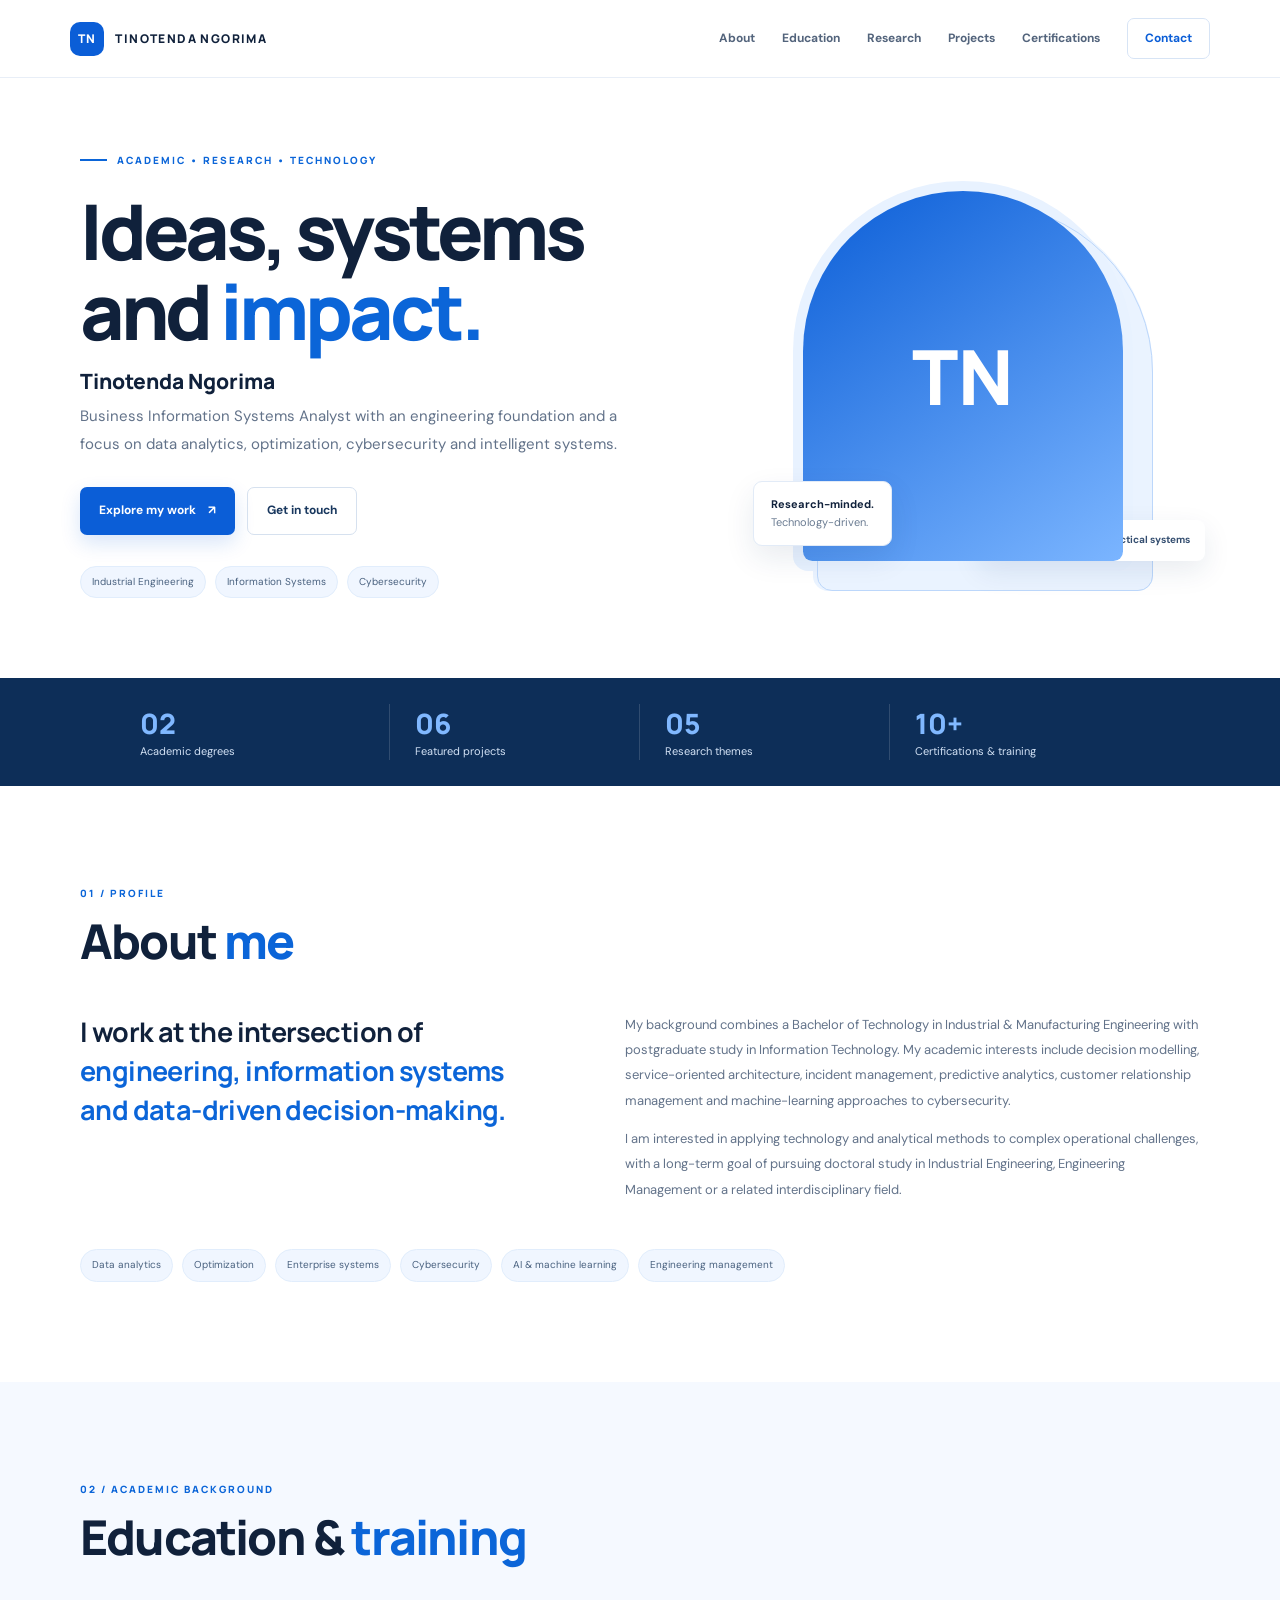
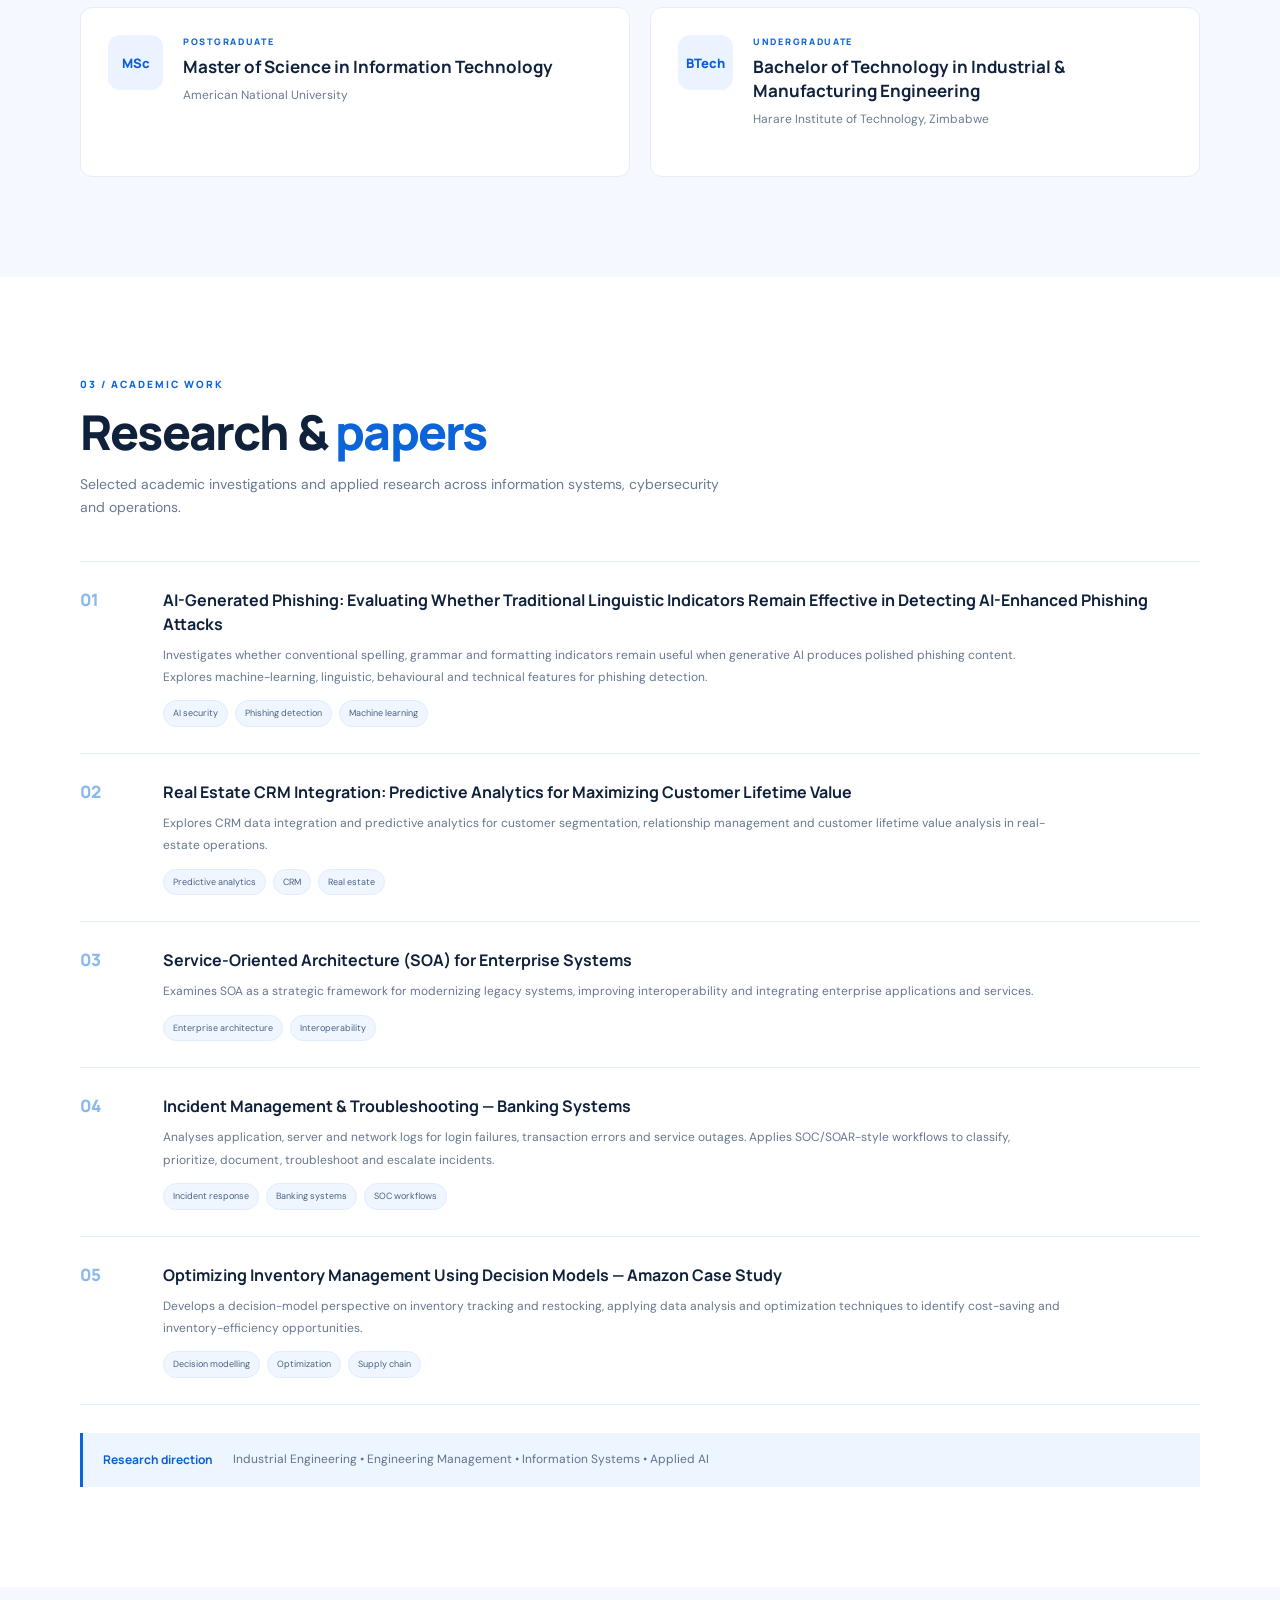
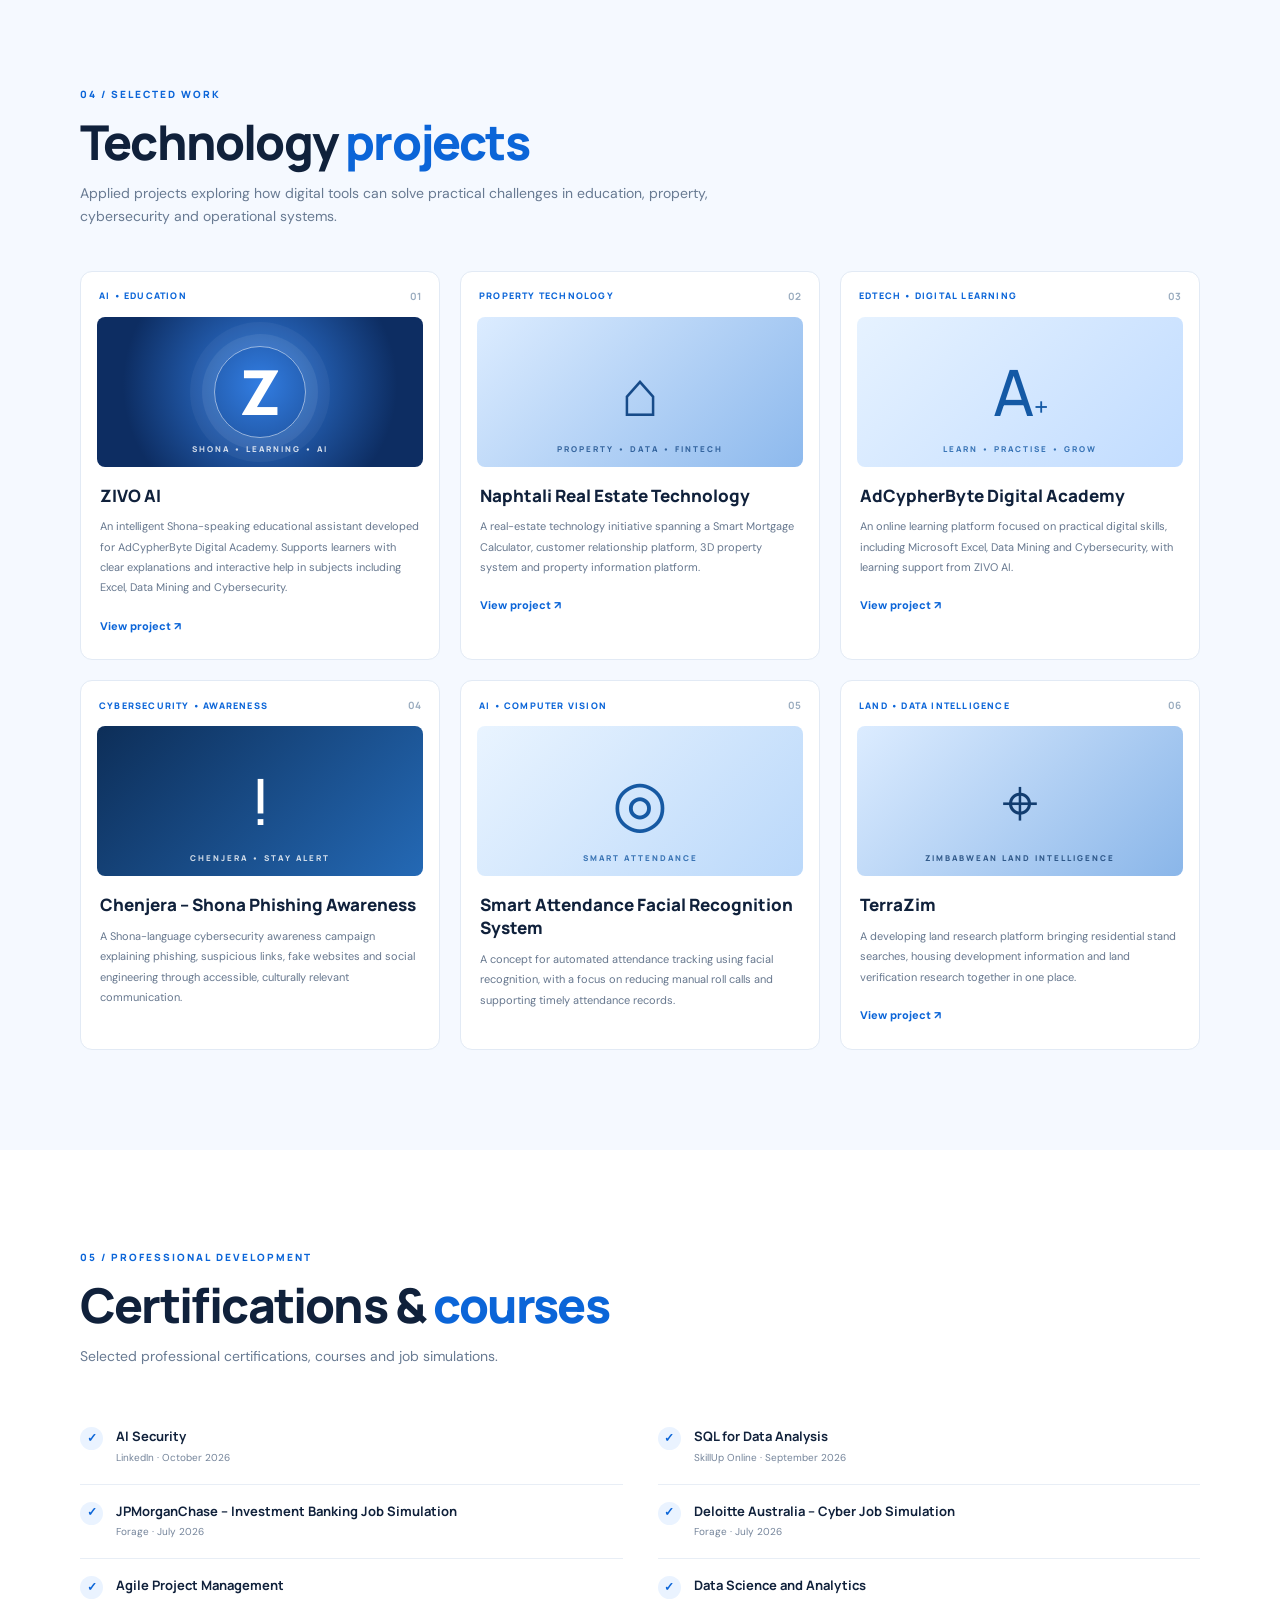
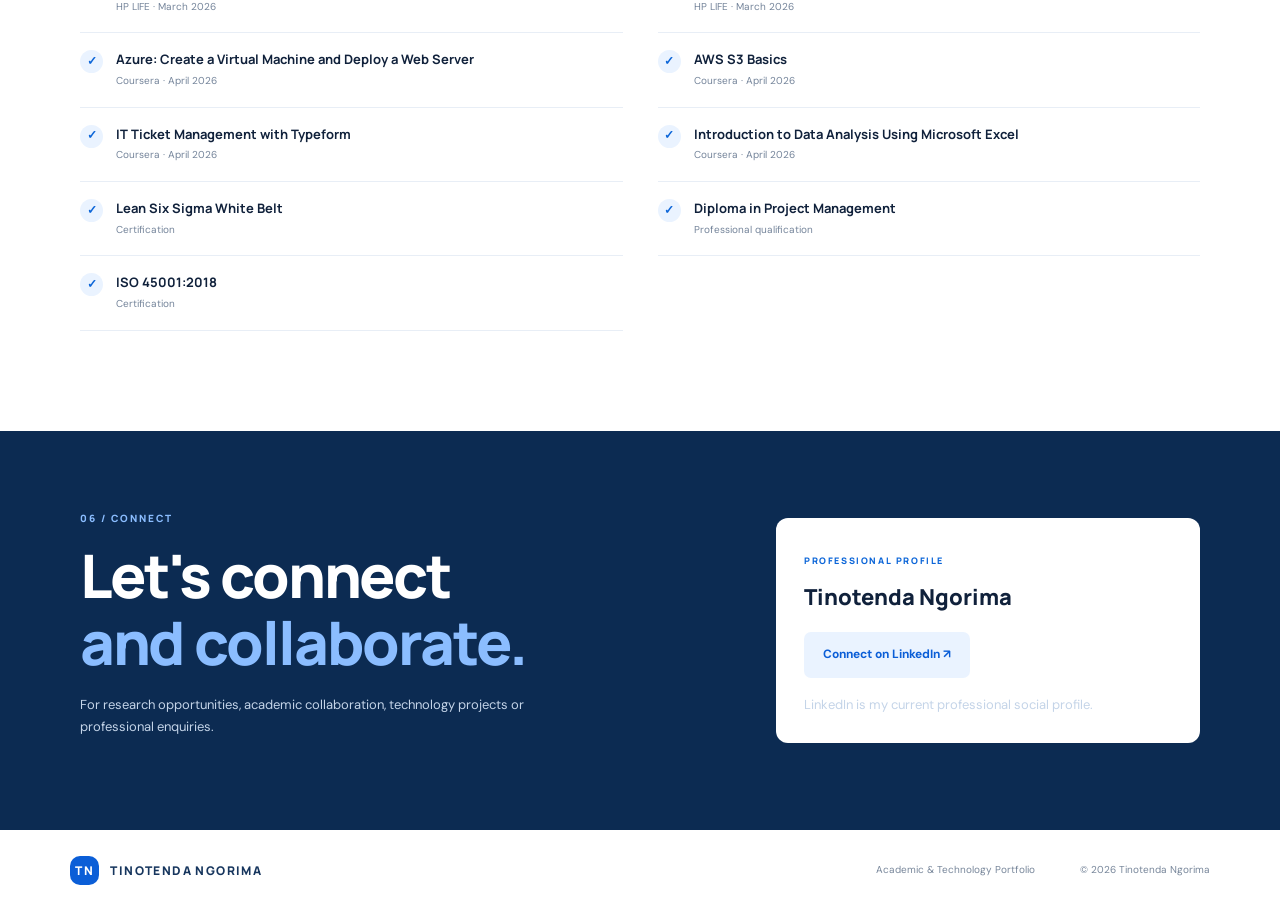
==== index.html @ 256b5933 "Add files via upload" ====
<!doctype html>
<html lang="en">
<head>
  <meta charset="utf-8">
  <meta name="viewport" content="width=device-width, initial-scale=1">
  <meta name="description" content="Academic, research and technology portfolio of Tinotenda Ngorima.">
  <meta name="theme-color" content="#0b5ed7">
  <title>Tinotenda Ngorima | Academic & Technology Portfolio</title>
  <link rel="preconnect" href="https://fonts.googleapis.com">
  <link rel="preconnect" href="https://fonts.gstatic.com" crossorigin>
  <link href="https://fonts.googleapis.com/css2?family=DM+Sans:wght@400;500;600;700&family=Manrope:wght@400;500;600;700;800&display=swap" rel="stylesheet">
  <link rel="stylesheet" href="style.css">
</head>
<body>
  <header class="site-header">
    <a class="brand" href="#home" aria-label="Tinotenda Ngorima home"><span class="brand-mark">TN</span><span>TINOTENDA NGORIMA</span></a>
    <button class="menu-toggle" id="menuToggle" aria-label="Toggle navigation" aria-expanded="false">☰</button>
    <nav class="nav" id="mainNav">
      <a href="#about">About</a><a href="#education">Education</a><a href="#research">Research</a>
      <a href="#projects">Projects</a><a href="#certifications">Certifications</a><a href="#contact" class="nav-contact">Contact</a>
    </nav>
  </header>

  <main>
    <section class="hero section-wrap" id="home">
      <div class="hero-copy">
        <div class="eyebrow"><span class="eyebrow-line"></span> ACADEMIC • RESEARCH • TECHNOLOGY</div>
        <h1>Ideas, systems<br>and <span>impact.</span></h1>
        <p class="hero-lead">Tinotenda Ngorima</p>
        <p class="hero-text">Business Information Systems Analyst with an engineering foundation and a focus on data analytics, optimization, cybersecurity and intelligent systems.</p>
        <div class="hero-actions"><a class="button button-primary" href="#projects">Explore my work <span>↗</span></a><a class="button button-outline" href="#contact">Get in touch</a></div>
        <div class="hero-tags"><span>Industrial Engineering</span><span>Information Systems</span><span>Cybersecurity</span></div>
      </div>
      <div class="hero-visual">
        <div class="portrait-frame">
          <div class="portrait-accent"></div>
          <img class="portrait" src="https://media.licdn.com/dms/image/v2/D4E03AQEG7P6y_v_tKA/profile-displayphoto-crop_800_800/B4EZ_2mLHXK4AI-/0/1786548630763?e=1795651200&v=beta&t=EvTam9LhnlvW37xAbdLJSPnC1rvQeALZPDKvPa6N3Os" alt="Tinotenda Ngorima profile photograph" onerror="this.style.display='none';document.getElementById('portraitFallback').style.display='grid'">
          <div class="portrait-fallback" id="portraitFallback">TN</div>
          <div class="portrait-caption"><strong>Research-minded.</strong><span>Technology-driven.</span></div>
        </div>
        <div class="floating-note"><span class="note-dot"></span> Building ideas into practical systems</div>
      </div>
    </section>

    <section class="stats-band">
      <div class="stats-inner"><div><strong>02</strong><span>Academic degrees</span></div><div><strong>06</strong><span>Featured projects</span></div><div><strong>05</strong><span>Research themes</span></div><div><strong>10+</strong><span>Certifications & training</span></div></div>
    </section>

    <section class="section-wrap section" id="about">
      <div class="section-heading"><div class="eyebrow">01 / PROFILE</div><h2>About <span>me</span></h2></div>
      <div class="about-grid">
        <p class="about-statement">I work at the intersection of <span>engineering, information systems and data-driven decision-making.</span></p>
        <div class="about-detail"><p>My background combines a Bachelor of Technology in Industrial & Manufacturing Engineering with postgraduate study in Information Technology. My academic interests include decision modelling, service-oriented architecture, incident management, predictive analytics, customer relationship management and machine-learning approaches to cybersecurity.</p><p>I am interested in applying technology and analytical methods to complex operational challenges, with a long-term goal of pursuing doctoral study in Industrial Engineering, Engineering Management or a related interdisciplinary field.</p></div>
      </div>
      <div class="interest-list"><span>Data analytics</span><span>Optimization</span><span>Enterprise systems</span><span>Cybersecurity</span><span>AI & machine learning</span><span>Engineering management</span></div>
    </section>

    <section class="section section-tint" id="education">
      <div class="section-wrap">
        <div class="section-heading"><div class="eyebrow">02 / ACADEMIC BACKGROUND</div><h2>Education & <span>training</span></h2></div>
        <div class="education-grid">
          <article class="education-card"><div class="card-icon">MSc</div><div><div class="card-kicker">POSTGRADUATE</div><h3>Master of Science in Information Technology</h3><p>American National University</p></div></article>
          <article class="education-card"><div class="card-icon">BTech</div><div><div class="card-kicker">UNDERGRADUATE</div><h3>Bachelor of Technology in Industrial & Manufacturing Engineering</h3><p>Harare Institute of Technology, Zimbabwe</p></div></article>
        </div>
      </div>
    </section>

    <section class="section section-wrap" id="research">
      <div class="section-heading"><div class="eyebrow">03 / ACADEMIC WORK</div><h2>Research & <span>papers</span></h2><p class="section-intro">Selected academic investigations and applied research across information systems, cybersecurity and operations.</p></div>
      <div class="research-list">
        <article class="research-item"><span class="research-number">01</span><div><h3>AI-Generated Phishing: Evaluating Whether Traditional Linguistic Indicators Remain Effective in Detecting AI-Enhanced Phishing Attacks</h3><p>Investigates whether conventional spelling, grammar and formatting indicators remain useful when generative AI produces polished phishing content. Explores machine-learning, linguistic, behavioural and technical features for phishing detection.</p><div class="chips"><span>AI security</span><span>Phishing detection</span><span>Machine learning</span></div></div></article>
        <article class="research-item"><span class="research-number">02</span><div><h3>Real Estate CRM Integration: Predictive Analytics for Maximizing Customer Lifetime Value</h3><p>Explores CRM data integration and predictive analytics for customer segmentation, relationship management and customer lifetime value analysis in real-estate operations.</p><div class="chips"><span>Predictive analytics</span><span>CRM</span><span>Real estate</span></div></div></article>
        <article class="research-item"><span class="research-number">03</span><div><h3>Service-Oriented Architecture (SOA) for Enterprise Systems</h3><p>Examines SOA as a strategic framework for modernizing legacy systems, improving interoperability and integrating enterprise applications and services.</p><div class="chips"><span>Enterprise architecture</span><span>Interoperability</span></div></div></article>
        <article class="research-item"><span class="research-number">04</span><div><h3>Incident Management & Troubleshooting — Banking Systems</h3><p>Analyses application, server and network logs for login failures, transaction errors and service outages. Applies SOC/SOAR-style workflows to classify, prioritize, document, troubleshoot and escalate incidents.</p><div class="chips"><span>Incident response</span><span>Banking systems</span><span>SOC workflows</span></div></div></article>
        <article class="research-item"><span class="research-number">05</span><div><h3>Optimizing Inventory Management Using Decision Models — Amazon Case Study</h3><p>Develops a decision-model perspective on inventory tracking and restocking, applying data analysis and optimization techniques to identify cost-saving and inventory-efficiency opportunities.</p><div class="chips"><span>Decision modelling</span><span>Optimization</span><span>Supply chain</span></div></div></article>
      </div>
      <div class="research-note"><strong>Research direction</strong><span>Industrial Engineering • Engineering Management • Information Systems • Applied AI</span></div>
    </section>

    <section class="section section-tint" id="projects">
      <div class="section-wrap">
        <div class="section-heading"><div class="eyebrow">04 / SELECTED WORK</div><h2>Technology <span>projects</span></h2><p class="section-intro">Applied projects exploring how digital tools can solve practical challenges in education, property, cybersecurity and operational systems.</p></div>
        <div class="project-grid">
          <article class="project-card project-featured"><div class="project-top"><span class="project-category">AI • EDUCATION</span><span class="project-index">01</span></div><div class="project-art art-zivo"><span class="art-orbit">Z</span><span class="art-caption">SHONA • LEARNING • AI</span></div><div class="project-body"><h3>ZIVO AI</h3><p>An intelligent Shona-speaking educational assistant developed for AdCypherByte Digital Academy. Supports learners with clear explanations and interactive help in subjects including Excel, Data Mining and Cybersecurity.</p><a class="text-link" href="https://adcypherbyte-digital-academy.pages.dev/ai-assistant" target="_blank" rel="noopener">View project ↗</a></div></article>
          <article class="project-card"><div class="project-top"><span class="project-category">PROPERTY TECHNOLOGY</span><span class="project-index">02</span></div><div class="project-art art-property"><span class="art-symbol">⌂</span><span class="art-caption">PROPERTY • DATA • FINTECH</span></div><div class="project-body"><h3>Naphtali Real Estate Technology</h3><p>A real-estate technology initiative spanning a Smart Mortgage Calculator, customer relationship platform, 3D property system and property information platform.</p><a class="text-link" href="https://www.naphtali.co.zw/" target="_blank" rel="noopener">View project ↗</a></div></article>
          <article class="project-card"><div class="project-top"><span class="project-category">EDTECH • DIGITAL LEARNING</span><span class="project-index">03</span></div><div class="project-art art-academy"><span class="art-symbol">A<span>+</span></span><span class="art-caption">LEARN • PRACTISE • GROW</span></div><div class="project-body"><h3>AdCypherByte Digital Academy</h3><p>An online learning platform focused on practical digital skills, including Microsoft Excel, Data Mining and Cybersecurity, with learning support from ZIVO AI.</p><a class="text-link" href="https://adcypherbyte-digital-academy.pages.dev/" target="_blank" rel="noopener">View project ↗</a></div></article>
          <article class="project-card"><div class="project-top"><span class="project-category">CYBERSECURITY • AWARENESS</span><span class="project-index">04</span></div><div class="project-art art-chenjera"><span class="art-symbol">!</span><span class="art-caption">CHENJERA • STAY ALERT</span></div><div class="project-body"><h3>Chenjera – Shona Phishing Awareness</h3><p>A Shona-language cybersecurity awareness campaign explaining phishing, suspicious links, fake websites and social engineering through accessible, culturally relevant communication.</p></div></article>
          <article class="project-card"><div class="project-top"><span class="project-category">AI • COMPUTER VISION</span><span class="project-index">05</span></div><div class="project-art art-attendance"><span class="art-symbol">◎</span><span class="art-caption">SMART ATTENDANCE</span></div><div class="project-body"><h3>Smart Attendance Facial Recognition System</h3><p>A concept for automated attendance tracking using facial recognition, with a focus on reducing manual roll calls and supporting timely attendance records.</p></div></article>
          <article class="project-card"><div class="project-top"><span class="project-category">LAND • DATA INTELLIGENCE</span><span class="project-index">06</span></div><div class="project-art art-terrazim"><span class="art-symbol">⌖</span><span class="art-caption">ZIMBABWEAN LAND INTELLIGENCE</span></div><div class="project-body"><h3>TerraZim</h3><p>A developing land research platform bringing residential stand searches, housing development information and land verification research together in one place.</p><a class="text-link" href="https://terrazim.pages.dev/" target="_blank" rel="noopener">View project ↗</a></div></article>
        </div>
      </div>
    </section>

    <section class="section section-wrap" id="certifications">
      <div class="section-heading"><div class="eyebrow">05 / PROFESSIONAL DEVELOPMENT</div><h2>Certifications & <span>courses</span></h2><p class="section-intro">Selected professional certifications, courses and job simulations.</p></div>
      <div class="certificate-grid">
        <div class="certificate-item"><span class="cert-check">✓</span><div><h3>AI Security</h3><p>LinkedIn · October 2026</p></div></div>
        <div class="certificate-item"><span class="cert-check">✓</span><div><h3>SQL for Data Analysis</h3><p>SkillUp Online · September 2026</p></div></div>
        <div class="certificate-item"><span class="cert-check">✓</span><div><h3>JPMorganChase – Investment Banking Job Simulation</h3><p>Forage · July 2026</p></div></div>
        <div class="certificate-item"><span class="cert-check">✓</span><div><h3>Deloitte Australia – Cyber Job Simulation</h3><p>Forage · July 2026</p></div></div>
        <div class="certificate-item"><span class="cert-check">✓</span><div><h3>Agile Project Management</h3><p>HP LIFE · March 2026</p></div></div>
        <div class="certificate-item"><span class="cert-check">✓</span><div><h3>Data Science and Analytics</h3><p>HP LIFE · March 2026</p></div></div>
        <div class="certificate-item"><span class="cert-check">✓</span><div><h3>Azure: Create a Virtual Machine and Deploy a Web Server</h3><p>Coursera · April 2026</p></div></div>
        <div class="certificate-item"><span class="cert-check">✓</span><div><h3>AWS S3 Basics</h3><p>Coursera · April 2026</p></div></div>
        <div class="certificate-item"><span class="cert-check">✓</span><div><h3>IT Ticket Management with Typeform</h3><p>Coursera · April 2026</p></div></div>
        <div class="certificate-item"><span class="cert-check">✓</span><div><h3>Introduction to Data Analysis Using Microsoft Excel</h3><p>Coursera · April 2026</p></div></div>
        <div class="certificate-item"><span class="cert-check">✓</span><div><h3>Lean Six Sigma White Belt</h3><p>Certification</p></div></div>
        <div class="certificate-item"><span class="cert-check">✓</span><div><h3>Diploma in Project Management</h3><p>Professional qualification</p></div></div>
        <div class="certificate-item"><span class="cert-check">✓</span><div><h3>ISO 45001:2018</h3><p>Certification</p></div></div>
      </div>
    </section>

    <section class="contact-section" id="contact">
      <div class="section-wrap contact-inner"><div><div class="eyebrow eyebrow-light">06 / CONNECT</div><h2>Let's connect<br><span>and collaborate.</span></h2><p>For research opportunities, academic collaboration, technology projects or professional enquiries.</p></div><div class="contact-card"><span class="contact-label">PROFESSIONAL PROFILE</span><h3>Tinotenda Ngorima</h3><a class="button button-white" href="https://www.linkedin.com/in/tinotngorima/" target="_blank" rel="noopener">Connect on LinkedIn ↗</a><p class="contact-small">LinkedIn is my current professional social profile.</p></div></div>
    </section>
  </main>
  <footer class="footer"><a class="brand footer-brand" href="#home"><span class="brand-mark">TN</span><span>TINOTENDA NGORIMA</span></a><span>Academic & Technology Portfolio</span><span>© <span id="year">2026</span> Tinotenda Ngorima</span></footer>
  <script src="script.js"></script>
</body>
</html>
---- style.css ----
*{box-sizing:border-box}html{scroll-behavior:smooth;scroll-padding-top:88px}body{margin:0;background:#fff;color:#10213b;font-family:"DM Sans",sans-serif;line-height:1.65}a{color:inherit;text-decoration:none}.site-header{height:78px;padding:0 max(5.5vw,24px);display:flex;align-items:center;justify-content:space-between;border-bottom:1px solid #e8eef7;background:rgba(255,255,255,.96);position:sticky;top:0;z-index:20;backdrop-filter:blur(14px)}.brand{display:flex;align-items:center;gap:11px;font:800 12px "Manrope",sans-serif;letter-spacing:1.4px}.brand-mark{width:34px;height:34px;border-radius:10px;background:#0b5ed7;color:white;display:grid;place-items:center;font:800 12px "Manrope"}.nav{display:flex;align-items:center;gap:27px;font-size:12px;font-weight:700;color:#53647c}.nav a:hover{color:#0b5ed7}.nav-contact{padding:10px 17px;border:1px solid #d7e4f5;border-radius:7px;color:#0b5ed7}.menu-toggle{display:none;border:0;background:none;font-size:24px;color:#0b5ed7}.section-wrap{width:min(1120px,89%);margin:auto}.hero{min-height:600px;display:grid;grid-template-columns:1.1fr .9fr;align-items:center;gap:65px;padding-top:60px;padding-bottom:65px}.eyebrow{font:800 10px "Manrope",sans-serif;letter-spacing:2px;color:#0b65d8;display:flex;align-items:center;gap:10px}.eyebrow-line{width:27px;height:2px;background:#0b65d8}.hero h1{font:800 clamp(52px,6vw,78px)/1.04 "Manrope",sans-serif;letter-spacing:-4px;margin:24px 0 16px;color:#10213b}.hero h1 span,.section-heading h2 span,.contact-inner h2 span{color:#0b65d8}.hero-lead{font:800 21px "Manrope",sans-serif;margin:0 0 7px}.hero-text{max-width:550px;color:#63738a;font-size:15px;line-height:1.9;margin:0}.hero-actions{display:flex;gap:12px;margin-top:28px}.button{display:inline-flex;align-items:center;justify-content:center;gap:12px;padding:13px 19px;border-radius:7px;font-size:12px;font-weight:700;transition:.2s}.button-primary{background:#0b5ed7;color:#fff;box-shadow:0 8px 20px #0b5ed729}.button-primary:hover{background:#084cae;transform:translateY(-2px)}.button-outline{border:1px solid #d6e1ef;color:#18375e}.button-outline:hover{border-color:#0b5ed7;color:#0b5ed7}.hero-tags{display:flex;gap:9px;flex-wrap:wrap;margin-top:31px}.hero-tags span,.interest-list span,.chips span{font-size:10px;color:#49617f;background:#f0f6ff;border:1px solid #e1edfc;border-radius:30px;padding:7px 11px}.hero-visual{position:relative;display:flex;justify-content:center;align-items:center;min-height:430px}.portrait-frame{position:relative;width:min(340px,85%);height:390px;border-radius:180px 180px 16px 16px;background:#e8f2ff;padding:10px;box-shadow:20px 20px 0 #eaf3ff}.portrait-accent{position:absolute;inset:23px -20px -20px 24px;border:1px solid #bcd7fb;border-radius:180px 180px 16px 16px;z-index:0}.portrait{position:relative;width:100%;height:100%;object-fit:cover;object-position:center 35%;border-radius:170px 170px 10px 10px;z-index:1}.portrait-fallback{display:none;position:absolute;inset:10px;place-items:center;background:linear-gradient(145deg,#0b5ed7,#7bb5ff);color:white;font:800 76px "Manrope";border-radius:170px 170px 10px 10px;z-index:1}.portrait-caption{position:absolute;z-index:2;bottom:25px;left:-40px;background:#fff;border:1px solid #e2ebf7;border-radius:9px;padding:13px 17px;box-shadow:0 12px 30px #18375e18;display:flex;flex-direction:column;font-size:11px}.portrait-caption span{color:#6b7c92}.floating-note{position:absolute;right:-5px;bottom:30px;background:#fff;padding:12px 15px;border-radius:8px;box-shadow:0 10px 28px #18375e18;font-size:10px;font-weight:700;color:#344e70}.note-dot{display:inline-block;width:7px;height:7px;border-radius:50%;background:#21b77a;margin-right:8px}.stats-band{background:#0d2e58;color:white}.stats-inner{width:min(1000px,89%);margin:auto;display:grid;grid-template-columns:repeat(4,1fr);padding:26px 0}.stats-inner div{padding:0 25px;border-right:1px solid #ffffff25;display:flex;flex-direction:column}.stats-inner div:first-child{padding-left:0}.stats-inner div:last-child{border:0}.stats-inner strong{font:800 28px "Manrope";color:#80b8ff}.stats-inner span{font-size:11px;color:#d3e2f5}.section{padding-top:100px;padding-bottom:100px}.section-heading{margin-bottom:42px}.section-heading h2{font:800 clamp(34px,4vw,48px)/1.2 "Manrope";letter-spacing:-1.8px;margin:12px 0;color:#10213b}.section-intro{max-width:660px;color:#687a92;font-size:14px;margin:12px 0 0}.about-grid{display:grid;grid-template-columns:.9fr 1.1fr;gap:75px}.about-statement{font:700 27px/1.45 "Manrope";margin:0;letter-spacing:-.6px}.about-statement span{color:#0b65d8}.about-detail p{font-size:13px;color:#63738a;line-height:1.95;margin:0 0 13px}.interest-list{display:flex;gap:9px;flex-wrap:wrap;margin-top:34px}.section-tint{background:#f5f9ff}.education-grid{display:grid;grid-template-columns:1fr 1fr;gap:20px}.education-card{background:white;border:1px solid #e4edf8;border-radius:12px;padding:27px;display:flex;gap:20px;align-items:flex-start;min-height:170px}.card-icon{min-width:55px;height:55px;border-radius:12px;background:#eaf3ff;color:#0b5ed7;display:grid;place-items:center;font:800 13px "Manrope"}.card-kicker{font:800 9px "Manrope";letter-spacing:1.7px;color:#0b65d8}.education-card h3{font:700 17px/1.4 "Manrope";margin:7px 0}.education-card p{color:#6c7b91;font-size:12px;margin:0}.research-list{border-top:1px solid #e5edf7}.research-item{display:grid;grid-template-columns:65px 1fr;gap:18px;padding:26px 0;border-bottom:1px solid #e5edf7}.research-number{font:800 17px "Manrope";color:#8bb8ed}.research-item h3{font:700 16px/1.5 "Manrope";margin:0 0 8px}.research-item p{font-size:12px;color:#66778e;line-height:1.85;max-width:900px;margin:0 0 12px}.chips{display:flex;gap:7px;flex-wrap:wrap}.chips span{font-size:9px;padding:5px 9px}.research-note{margin-top:28px;background:#edf5ff;border-left:3px solid #0b65d8;padding:17px 20px;display:flex;gap:20px;align-items:center;font-size:12px}.research-note strong{font-family:"Manrope";color:#0b5ed7}.research-note span{color:#61738d}.project-grid{display:grid;grid-template-columns:repeat(3,1fr);gap:20px}.project-card{background:#fff;border:1px solid #e2eaf5;border-radius:12px;overflow:hidden;transition:.25s}.project-card:hover{transform:translateY(-4px);box-shadow:0 15px 35px #123a6812}.project-top{display:flex;justify-content:space-between;align-items:center;padding:17px 18px 0}.project-category{font:800 9px "Manrope";letter-spacing:1.2px;color:#0b65d8}.project-index{font:700 10px "Manrope";color:#9aacbf}.project-art{height:150px;margin:14px 16px 0;border-radius:8px;display:flex;flex-direction:column;align-items:center;justify-content:center;position:relative;overflow:hidden}.art-zivo{background:radial-gradient(circle at 50% 45%,#327de2,#0d2d62 75%);color:white}.art-property{background:linear-gradient(135deg,#dcecff,#8db9ed);color:#174b89}.art-academy{background:linear-gradient(135deg,#e6f2ff,#c1dcff);color:#1459a5}.art-chenjera{background:linear-gradient(135deg,#0d2e58,#2469b5);color:#fff}.art-attendance{background:linear-gradient(135deg,#e9f4ff,#bad8fa);color:#1659a3}.art-terrazim{background:linear-gradient(135deg,#dcecff,#8ab6e9);color:#123d70}.art-orbit{font:800 62px "Manrope";border:1px solid #ffffff88;width:92px;height:92px;border-radius:50%;display:grid;place-items:center;box-shadow:0 0 0 12px #ffffff12,0 0 0 24px #ffffff0b}.art-symbol{font:500 64px "Manrope";line-height:1}.art-symbol span{font-size:25px}.art-caption{position:absolute;bottom:13px;font:800 8px "Manrope";letter-spacing:2px;opacity:.8}.project-body{padding:18px 19px 21px}.project-body h3{font:800 17px/1.35 "Manrope";margin:0 0 9px}.project-body p{font-size:11px;color:#66778e;line-height:1.85;margin:0 0 14px}.text-link{font-size:11px;font-weight:800;color:#0b65d8}.certificate-grid{display:grid;grid-template-columns:1fr 1fr;gap:0 35px}.certificate-item{display:flex;gap:13px;padding:17px 0;border-bottom:1px solid #e8eef6;align-items:flex-start}.cert-check{width:23px;height:23px;border-radius:50%;background:#eaf3ff;color:#0b65d8;display:grid;place-items:center;font-size:12px;font-weight:800;flex-shrink:0}.certificate-item h3{font:700 13px/1.45 "Manrope";margin:0 0 4px}.certificate-item p{font-size:10px;color:#74849a;margin:0}.contact-section{background:#0c2b52;color:#fff;padding:80px 0}.contact-inner{display:grid;grid-template-columns:1.2fr .8fr;align-items:center;gap:60px}.eyebrow-light{color:#8bbdff}.eyebrow-light .eyebrow-line{background:#8bbdff}.contact-inner h2{font:800 clamp(40px,5vw,60px)/1.13 "Manrope";letter-spacing:-2px;margin:17px 0}.contact-inner h2 span{color:#8bbdff}.contact-inner>div>p{font-size:13px;color:#c4d4e8;max-width:480px}.contact-card{background:#fff;color:#10213b;padding:28px;border-radius:12px}.contact-label{font:800 9px "Manrope";letter-spacing:1.6px;color:#0b65d8}.contact-card h3{font:800 22px "Manrope";margin:10px 0 20px}.button-white{background:#eaf3ff;color:#0b5ed7}.button-white:hover{background:#d8eaff}.contact-small{font-size:10px;color:#718198;margin:16px 0 0}.footer{min-height:80px;padding:20px 5.5vw;display:flex;align-items:center;justify-content:space-between;gap:15px;color:#77869a;font-size:10px}.footer-brand{color:#17365e}.footer-brand .brand-mark{width:29px;height:29px}.footer>span:nth-child(2){margin-left:auto;margin-right:30px}
@media(max-width:800px){.site-header{height:68px}.menu-toggle{display:block}.nav{display:none;position:absolute;top:68px;left:0;right:0;background:#fff;padding:20px 6%;border-bottom:1px solid #e5edf7;flex-direction:column;align-items:stretch;gap:17px}.nav.open{display:flex}.nav-contact{text-align:center}.hero{grid-template-columns:1fr;gap:20px;padding-top:55px}.hero-visual{min-height:390px;grid-row:1}.hero-copy{grid-row:2}.portrait-frame{height:340px;width:290px}.floating-note{right:3%;bottom:15px}.portrait-caption{left:-20px}.hero h1{font-size:58px}.stats-inner{grid-template-columns:1fr 1fr;gap:20px}.stats-inner div{padding:0 12px;border:0}.stats-inner div:first-child{padding-left:12px}.section{padding-top:70px;padding-bottom:70px}.about-grid{grid-template-columns:1fr;gap:20px}.education-grid{grid-template-columns:1fr}.project-grid{grid-template-columns:1fr 1fr}.contact-inner{grid-template-columns:1fr;gap:25px}.research-note{align-items:flex-start;flex-direction:column;gap:5px}.footer{flex-wrap:wrap}.footer>span:nth-child(2){margin:0}}
@media(max-width:520px){.section-wrap{width:88%}.hero h1{font-size:49px;letter-spacing:-2.5px}.hero-visual{min-height:350px}.portrait-frame{height:310px;width:260px}.hero-tags{gap:6px}.hero-tags span{font-size:9px}.stats-inner strong{font-size:24px}.project-grid,.certificate-grid{grid-template-columns:1fr}.research-item{grid-template-columns:36px 1fr;gap:10px}.research-item h3{font-size:14px}.footer{justify-content:center;text-align:center}.footer>span:nth-child(2){display:none}}
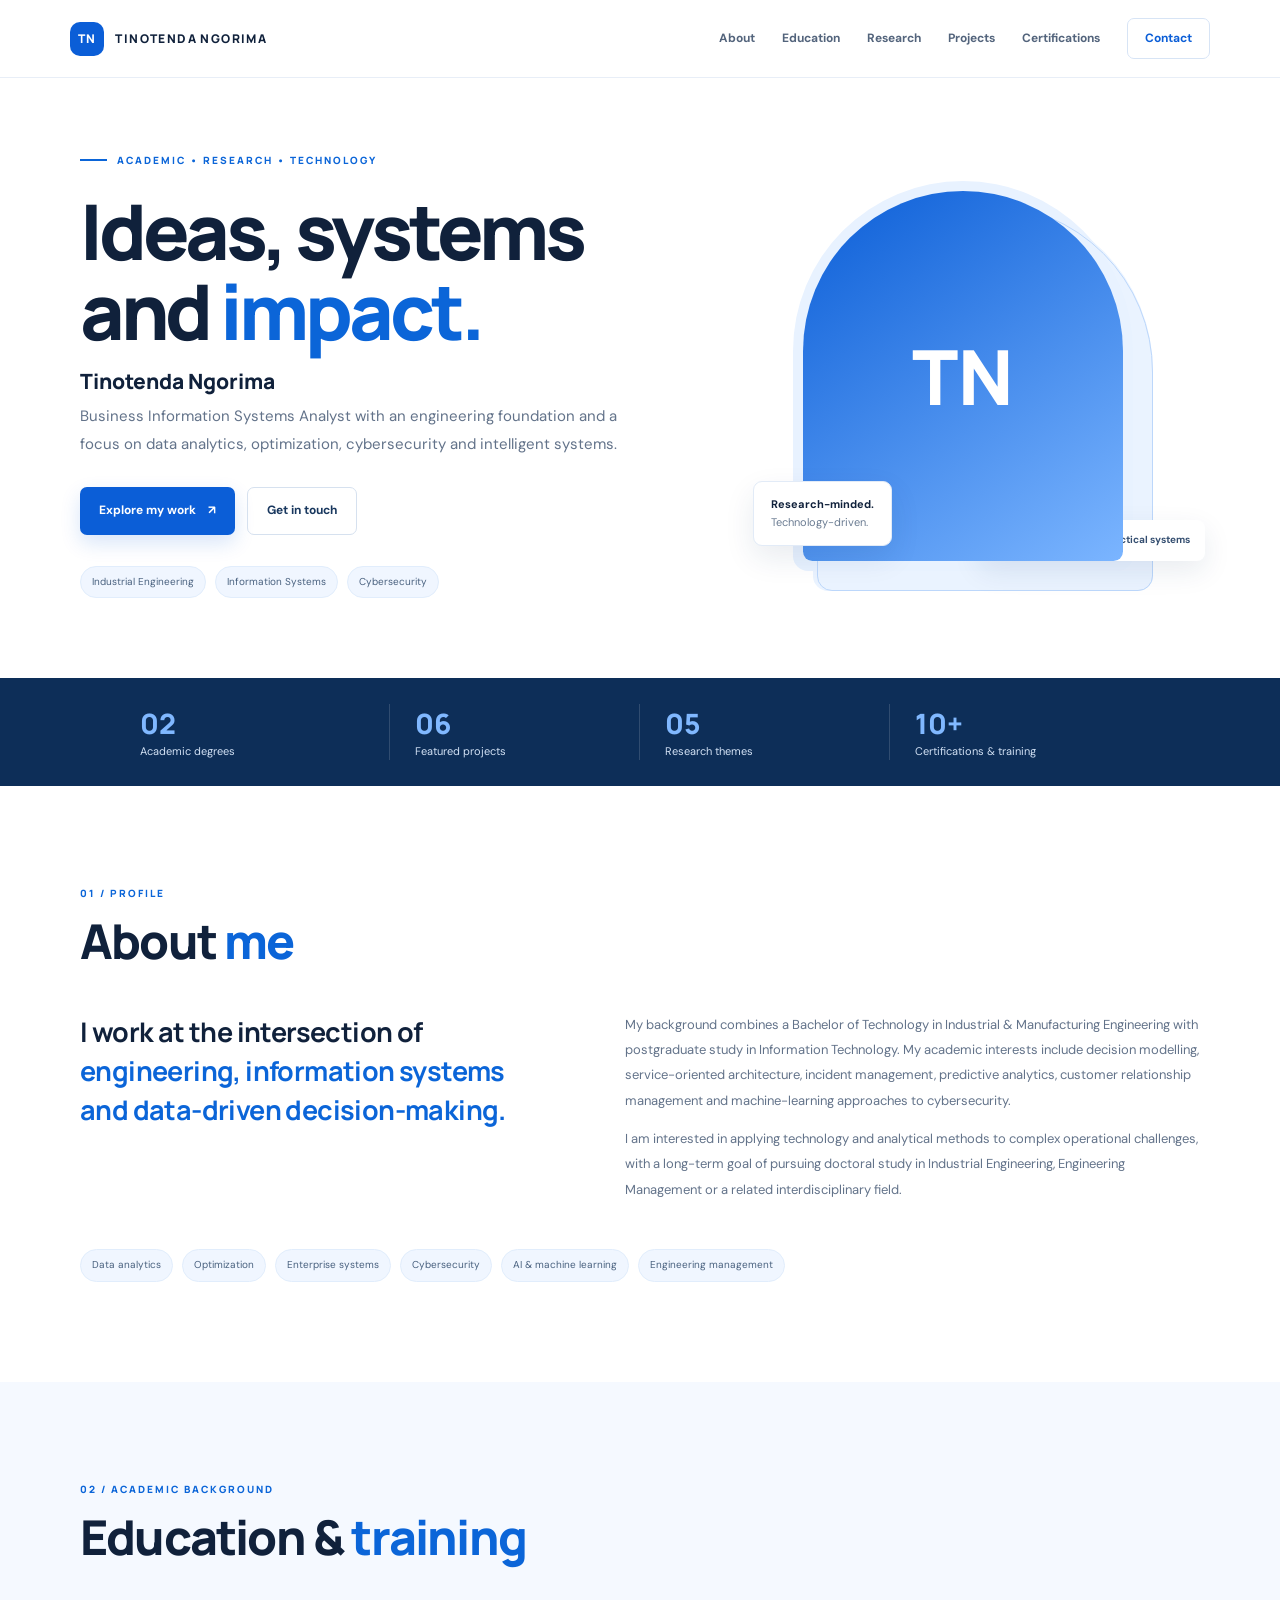
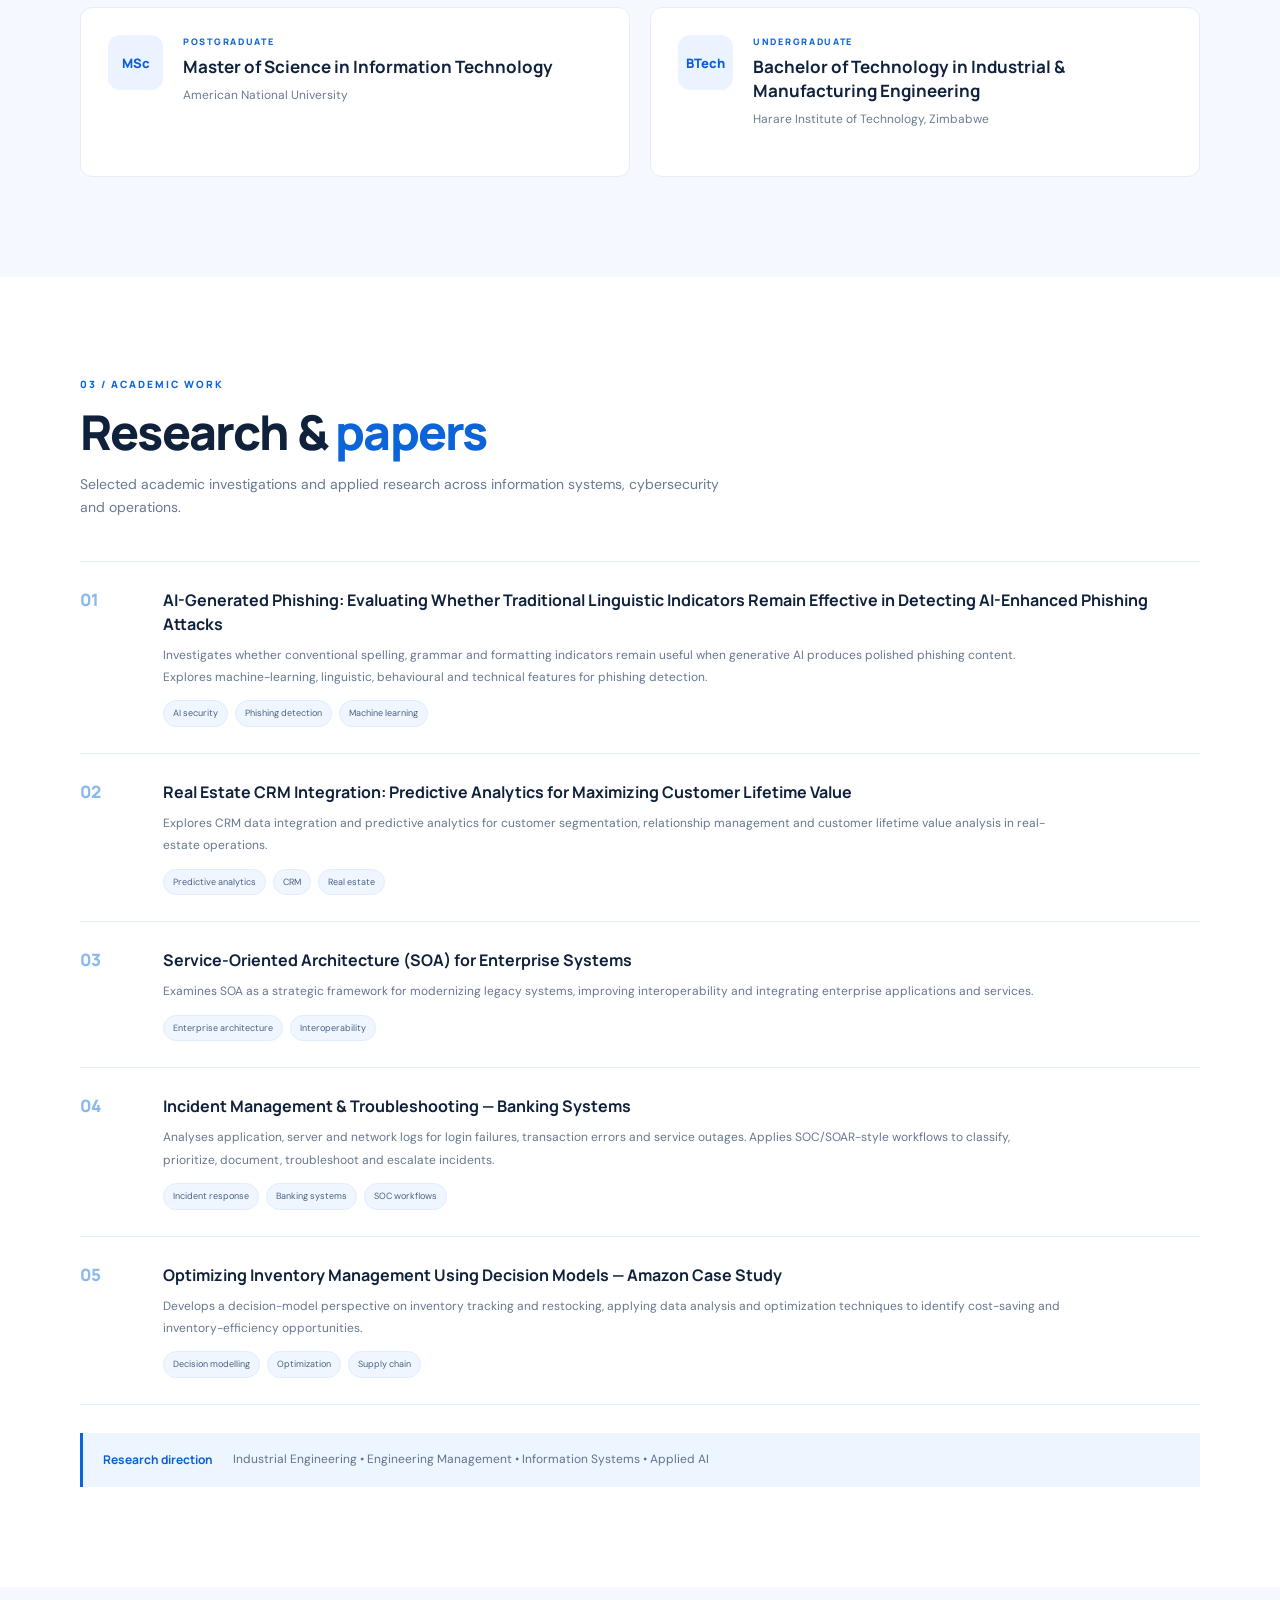
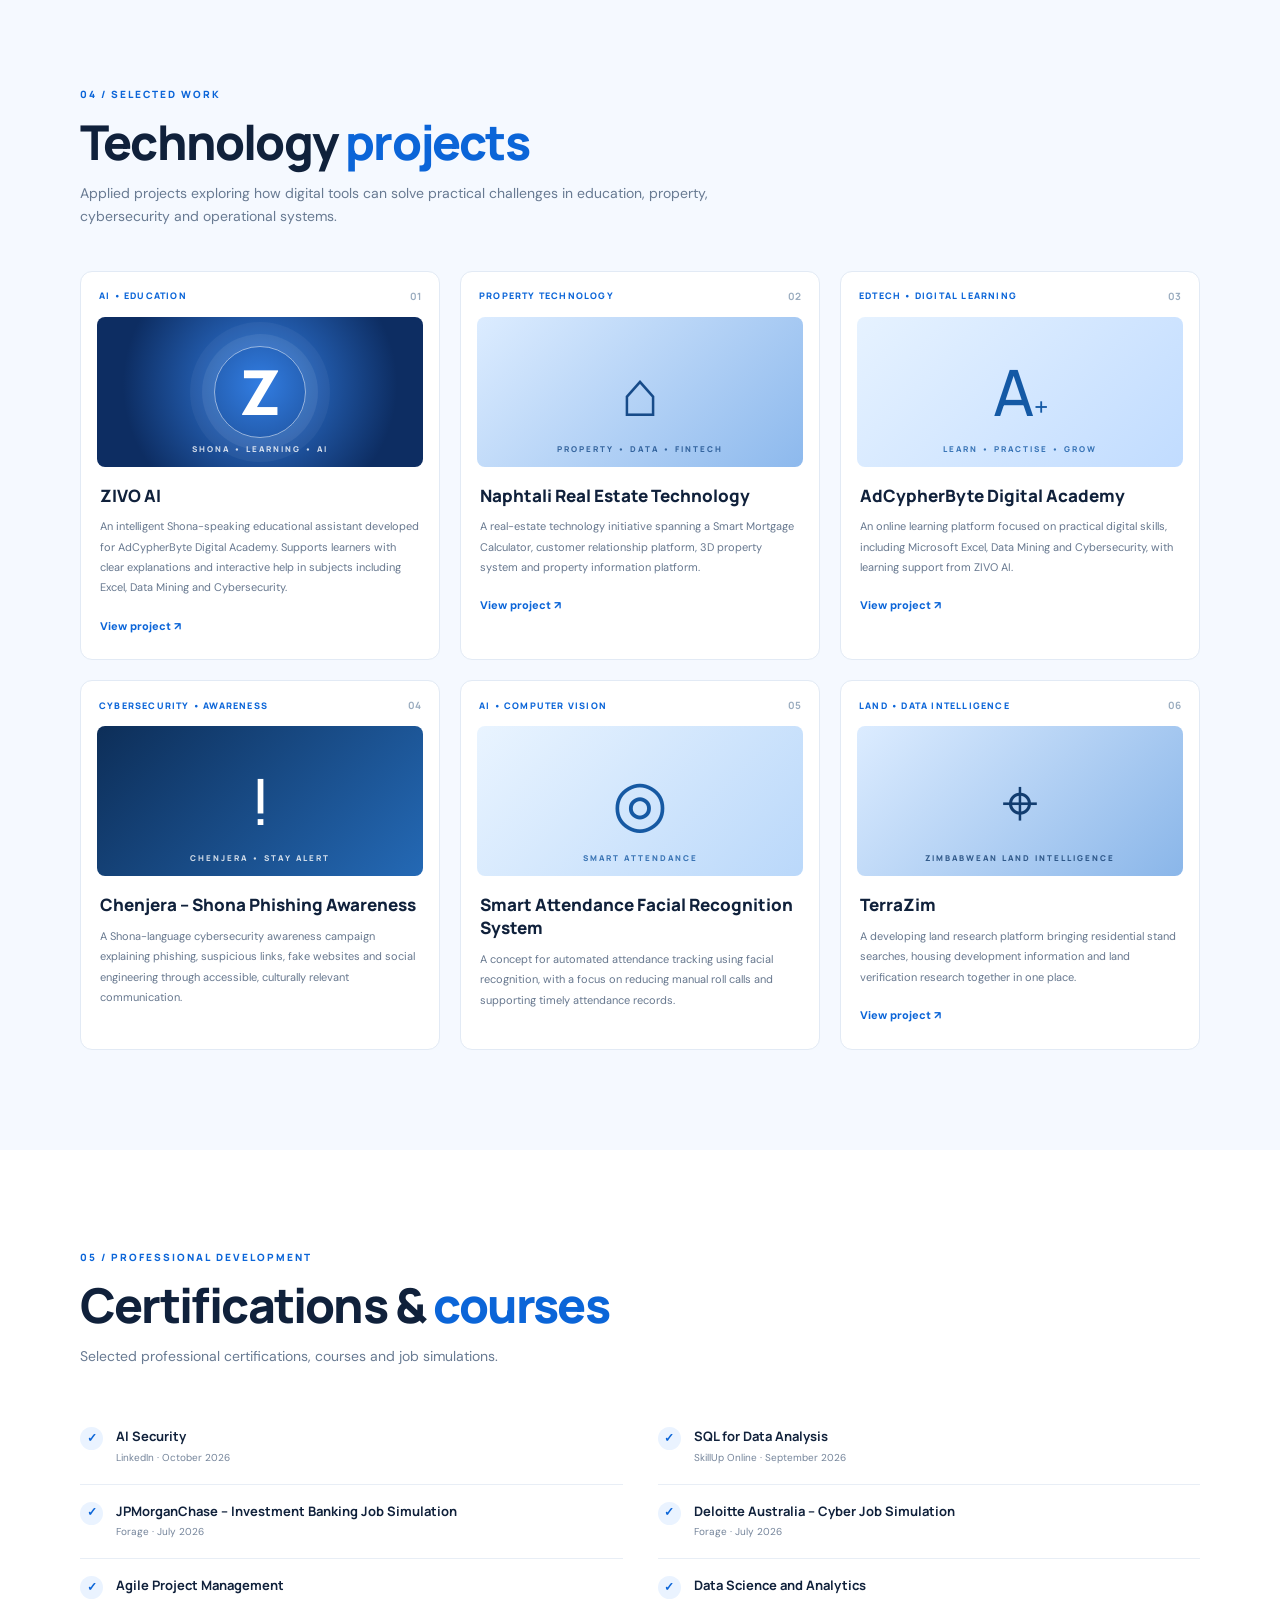
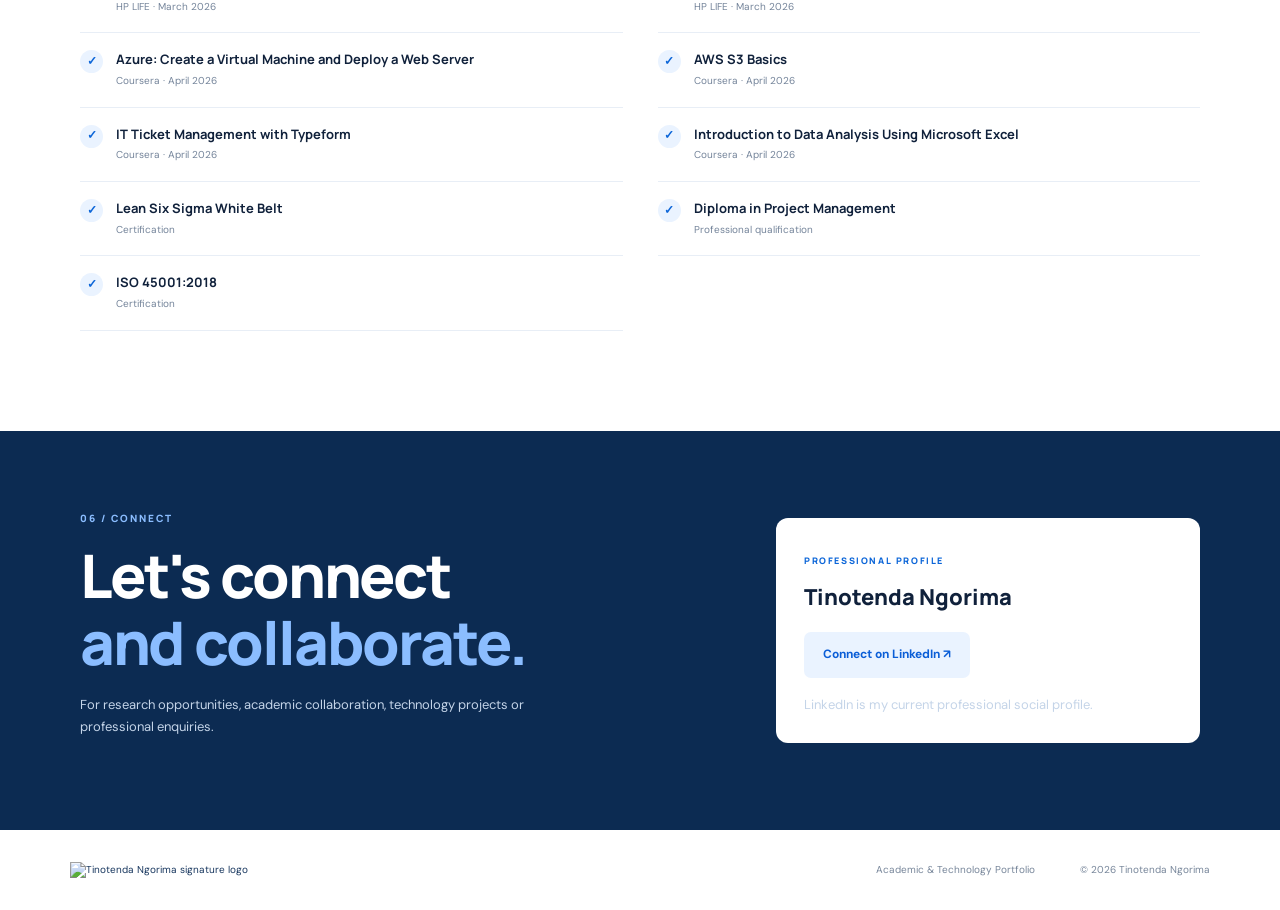
==== commit 7829be52: "Update index.html" ====
--- a/index.html
+++ b/index.html
@@ -1,3 +1,4 @@
+
 <!doctype html>
 <html lang="en">
 <head>
@@ -50,7 +51,8 @@
       <div class="section-heading"><div class="eyebrow">01 / PROFILE</div><h2>About <span>me</span></h2></div>
       <div class="about-grid">
         <p class="about-statement">I work at the intersection of <span>engineering, information systems and data-driven decision-making.</span></p>
-        <div class="about-detail"><p>My background combines a Bachelor of Technology in Industrial & Manufacturing Engineering with postgraduate study in Information Technology. My academic interests include decision modelling, service-oriented architecture, incident management, predictive analytics, customer relationship management and machine-learning approaches to cybersecurity.</p><p>I am interested in applying technology and analytical methods to complex operational challenges, with a long-term goal of pursuing doctoral study in Industrial Engineering, Engineering Management or a related interdisciplinary field.</p></div>
+        <div class="about-detail"><p>My background combines a Bachelor of Technology in Industrial & Manufacturing Engineering with postgraduate study in Information Technology.
+        My academic interests include decision modelling, service-oriented architecture, incident management, predictive analytics, customer relationship management and machine-learning approaches to cybersecurity.</p><p>I am interested in applying technology and analytical methods to complex operational challenges, with a long-term goal of pursuing doctoral study in Industrial Engineering, Engineering Management or a related interdisciplinary field.</p></div>
       </div>
       <div class="interest-list"><span>Data analytics</span><span>Optimization</span><span>Enterprise systems</span><span>Cybersecurity</span><span>AI & machine learning</span><span>Engineering management</span></div>
     </section>
@@ -68,7 +70,8 @@
     <section class="section section-wrap" id="research">
       <div class="section-heading"><div class="eyebrow">03 / ACADEMIC WORK</div><h2>Research & <span>papers</span></h2><p class="section-intro">Selected academic investigations and applied research across information systems, cybersecurity and operations.</p></div>
       <div class="research-list">
-        <article class="research-item"><span class="research-number">01</span><div><h3>AI-Generated Phishing: Evaluating Whether Traditional Linguistic Indicators Remain Effective in Detecting AI-Enhanced Phishing Attacks</h3><p>Investigates whether conventional spelling, grammar and formatting indicators remain useful when generative AI produces polished phishing content. Explores machine-learning, linguistic, behavioural and technical features for phishing detection.</p><div class="chips"><span>AI security</span><span>Phishing detection</span><span>Machine learning</span></div></div></article>
+        <article class="research-item"><span class="research-number">01</span><div><h3>AI-Generated Phishing: Evaluating Whether Traditional Linguistic Indicators Remain Effective in Detecting AI-Enhanced Phishing Attacks</h3><p>Investigates whether conventional spelling, grammar and formatting indicators remain useful when generative AI produces polished phishing content.
+        Explores machine-learning, linguistic, behavioural and technical features for phishing detection.</p><div class="chips"><span>AI security</span><span>Phishing detection</span><span>Machine learning</span></div></div></article>
         <article class="research-item"><span class="research-number">02</span><div><h3>Real Estate CRM Integration: Predictive Analytics for Maximizing Customer Lifetime Value</h3><p>Explores CRM data integration and predictive analytics for customer segmentation, relationship management and customer lifetime value analysis in real-estate operations.</p><div class="chips"><span>Predictive analytics</span><span>CRM</span><span>Real estate</span></div></div></article>
         <article class="research-item"><span class="research-number">03</span><div><h3>Service-Oriented Architecture (SOA) for Enterprise Systems</h3><p>Examines SOA as a strategic framework for modernizing legacy systems, improving interoperability and integrating enterprise applications and services.</p><div class="chips"><span>Enterprise architecture</span><span>Interoperability</span></div></div></article>
         <article class="research-item"><span class="research-number">04</span><div><h3>Incident Management & Troubleshooting — Banking Systems</h3><p>Analyses application, server and network logs for login failures, transaction errors and service outages. Applies SOC/SOAR-style workflows to classify, prioritize, document, troubleshoot and escalate incidents.</p><div class="chips"><span>Incident response</span><span>Banking systems</span><span>SOC workflows</span></div></div></article>
@@ -81,11 +84,17 @@
       <div class="section-wrap">
         <div class="section-heading"><div class="eyebrow">04 / SELECTED WORK</div><h2>Technology <span>projects</span></h2><p class="section-intro">Applied projects exploring how digital tools can solve practical challenges in education, property, cybersecurity and operational systems.</p></div>
         <div class="project-grid">
-          <article class="project-card project-featured"><div class="project-top"><span class="project-category">AI • EDUCATION</span><span class="project-index">01</span></div><div class="project-art art-zivo"><span class="art-orbit">Z</span><span class="art-caption">SHONA • LEARNING • AI</span></div><div class="project-body"><h3>ZIVO AI</h3><p>An intelligent Shona-speaking educational assistant developed for AdCypherByte Digital Academy. Supports learners with clear explanations and interactive help in subjects including Excel, Data Mining and Cybersecurity.</p><a class="text-link" href="https://adcypherbyte-digital-academy.pages.dev/ai-assistant" target="_blank" rel="noopener">View project ↗</a></div></article>
+          <article class="project-card project-featured"><div class="project-top"><span class="project-category">AI • EDUCATION</span><span class="project-index">01</span></div><div class="project-art art-zivo"><span class="art-orbit">Z</span><span class="art-caption">SHONA • LEARNING • AI</span></div><div class="project-body"><h3>ZIVO AI</h3><p>An intelligent Shona-speaking educational assistant developed for AdCypherByte Digital Academy.
+          Supports learners with clear explanations and interactive help in subjects including Excel, Data Mining and Cybersecurity.</p><a class="text-link" href="https://adcypherbyte-digital-academy.pages.dev/ai-assistant" target="_blank" rel="noopener">View project ↗</a></div></article>
+
           <article class="project-card"><div class="project-top"><span class="project-category">PROPERTY TECHNOLOGY</span><span class="project-index">02</span></div><div class="project-art art-property"><span class="art-symbol">⌂</span><span class="art-caption">PROPERTY • DATA • FINTECH</span></div><div class="project-body"><h3>Naphtali Real Estate Technology</h3><p>A real-estate technology initiative spanning a Smart Mortgage Calculator, customer relationship platform, 3D property system and property information platform.</p><a class="text-link" href="https://www.naphtali.co.zw/" target="_blank" rel="noopener">View project ↗</a></div></article>
+
           <article class="project-card"><div class="project-top"><span class="project-category">EDTECH • DIGITAL LEARNING</span><span class="project-index">03</span></div><div class="project-art art-academy"><span class="art-symbol">A<span>+</span></span><span class="art-caption">LEARN • PRACTISE • GROW</span></div><div class="project-body"><h3>AdCypherByte Digital Academy</h3><p>An online learning platform focused on practical digital skills, including Microsoft Excel, Data Mining and Cybersecurity, with learning support from ZIVO AI.</p><a class="text-link" href="https://adcypherbyte-digital-academy.pages.dev/" target="_blank" rel="noopener">View project ↗</a></div></article>
+
           <article class="project-card"><div class="project-top"><span class="project-category">CYBERSECURITY • AWARENESS</span><span class="project-index">04</span></div><div class="project-art art-chenjera"><span class="art-symbol">!</span><span class="art-caption">CHENJERA • STAY ALERT</span></div><div class="project-body"><h3>Chenjera – Shona Phishing Awareness</h3><p>A Shona-language cybersecurity awareness campaign explaining phishing, suspicious links, fake websites and social engineering through accessible, culturally relevant communication.</p></div></article>
+
           <article class="project-card"><div class="project-top"><span class="project-category">AI • COMPUTER VISION</span><span class="project-index">05</span></div><div class="project-art art-attendance"><span class="art-symbol">◎</span><span class="art-caption">SMART ATTENDANCE</span></div><div class="project-body"><h3>Smart Attendance Facial Recognition System</h3><p>A concept for automated attendance tracking using facial recognition, with a focus on reducing manual roll calls and supporting timely attendance records.</p></div></article>
+
           <article class="project-card"><div class="project-top"><span class="project-category">LAND • DATA INTELLIGENCE</span><span class="project-index">06</span></div><div class="project-art art-terrazim"><span class="art-symbol">⌖</span><span class="art-caption">ZIMBABWEAN LAND INTELLIGENCE</span></div><div class="project-body"><h3>TerraZim</h3><p>A developing land research platform bringing residential stand searches, housing development information and land verification research together in one place.</p><a class="text-link" href="https://terrazim.pages.dev/" target="_blank" rel="noopener">View project ↗</a></div></article>
         </div>
       </div>
@@ -114,7 +123,15 @@
       <div class="section-wrap contact-inner"><div><div class="eyebrow eyebrow-light">06 / CONNECT</div><h2>Let's connect<br><span>and collaborate.</span></h2><p>For research opportunities, academic collaboration, technology projects or professional enquiries.</p></div><div class="contact-card"><span class="contact-label">PROFESSIONAL PROFILE</span><h3>Tinotenda Ngorima</h3><a class="button button-white" href="https://www.linkedin.com/in/tinotngorima/" target="_blank" rel="noopener">Connect on LinkedIn ↗</a><p class="contact-small">LinkedIn is my current professional social profile.</p></div></div>
     </section>
   </main>
-  <footer class="footer"><a class="brand footer-brand" href="#home"><span class="brand-mark">TN</span><span>TINOTENDA NGORIMA</span></a><span>Academic & Technology Portfolio</span><span>© <span id="year">2026</span> Tinotenda Ngorima</span></footer>
+
+  <footer class="footer">
+    <a class="footer-brand" href="#home" aria-label="Tinotenda Ngorima home">
+      <img src="tinotenda-logo.png" alt="Tinotenda Ngorima signature logo" style="height:65px;width:auto;max-width:100%;object-fit:contain;">
+    </a>
+    <span>Academic & Technology Portfolio</span>
+    <span>© <span id="year">2026</span> Tinotenda Ngorima</span>
+  </footer>
+
   <script src="script.js"></script>
 </body>
 </html>
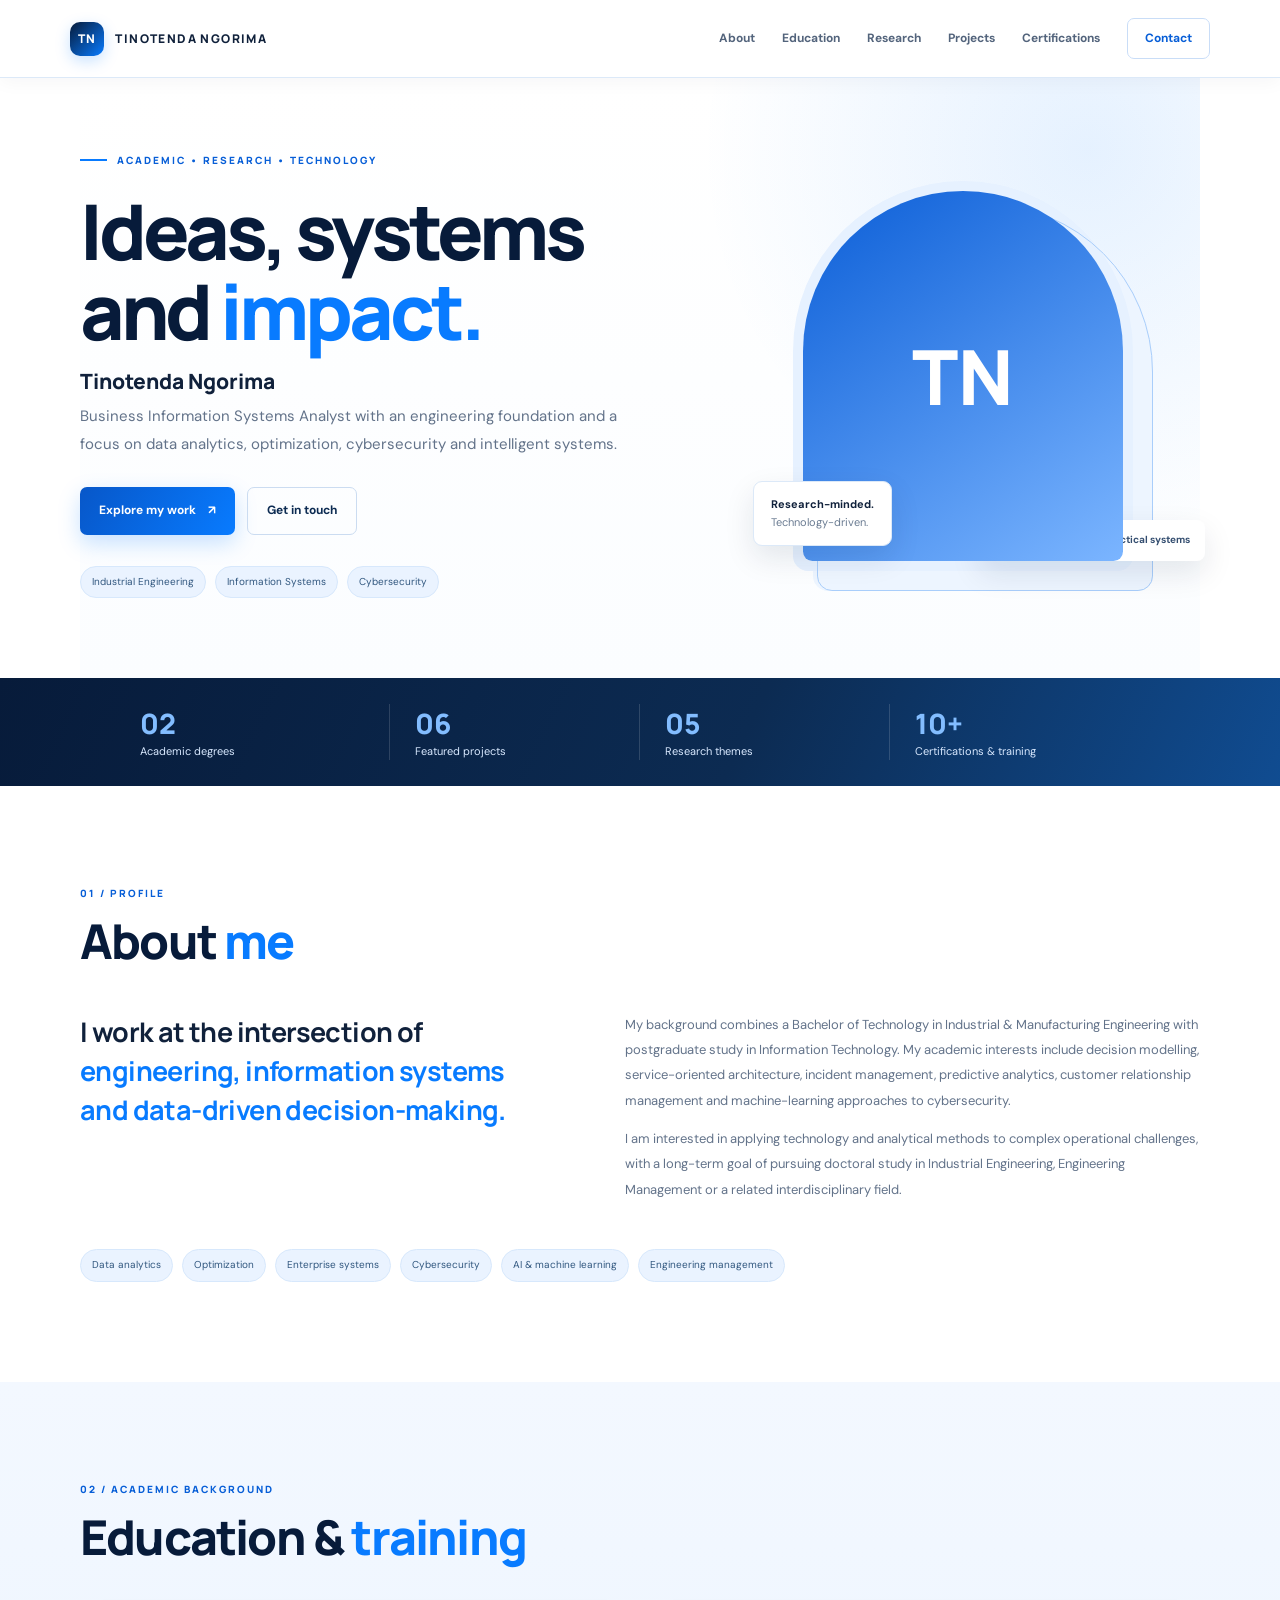
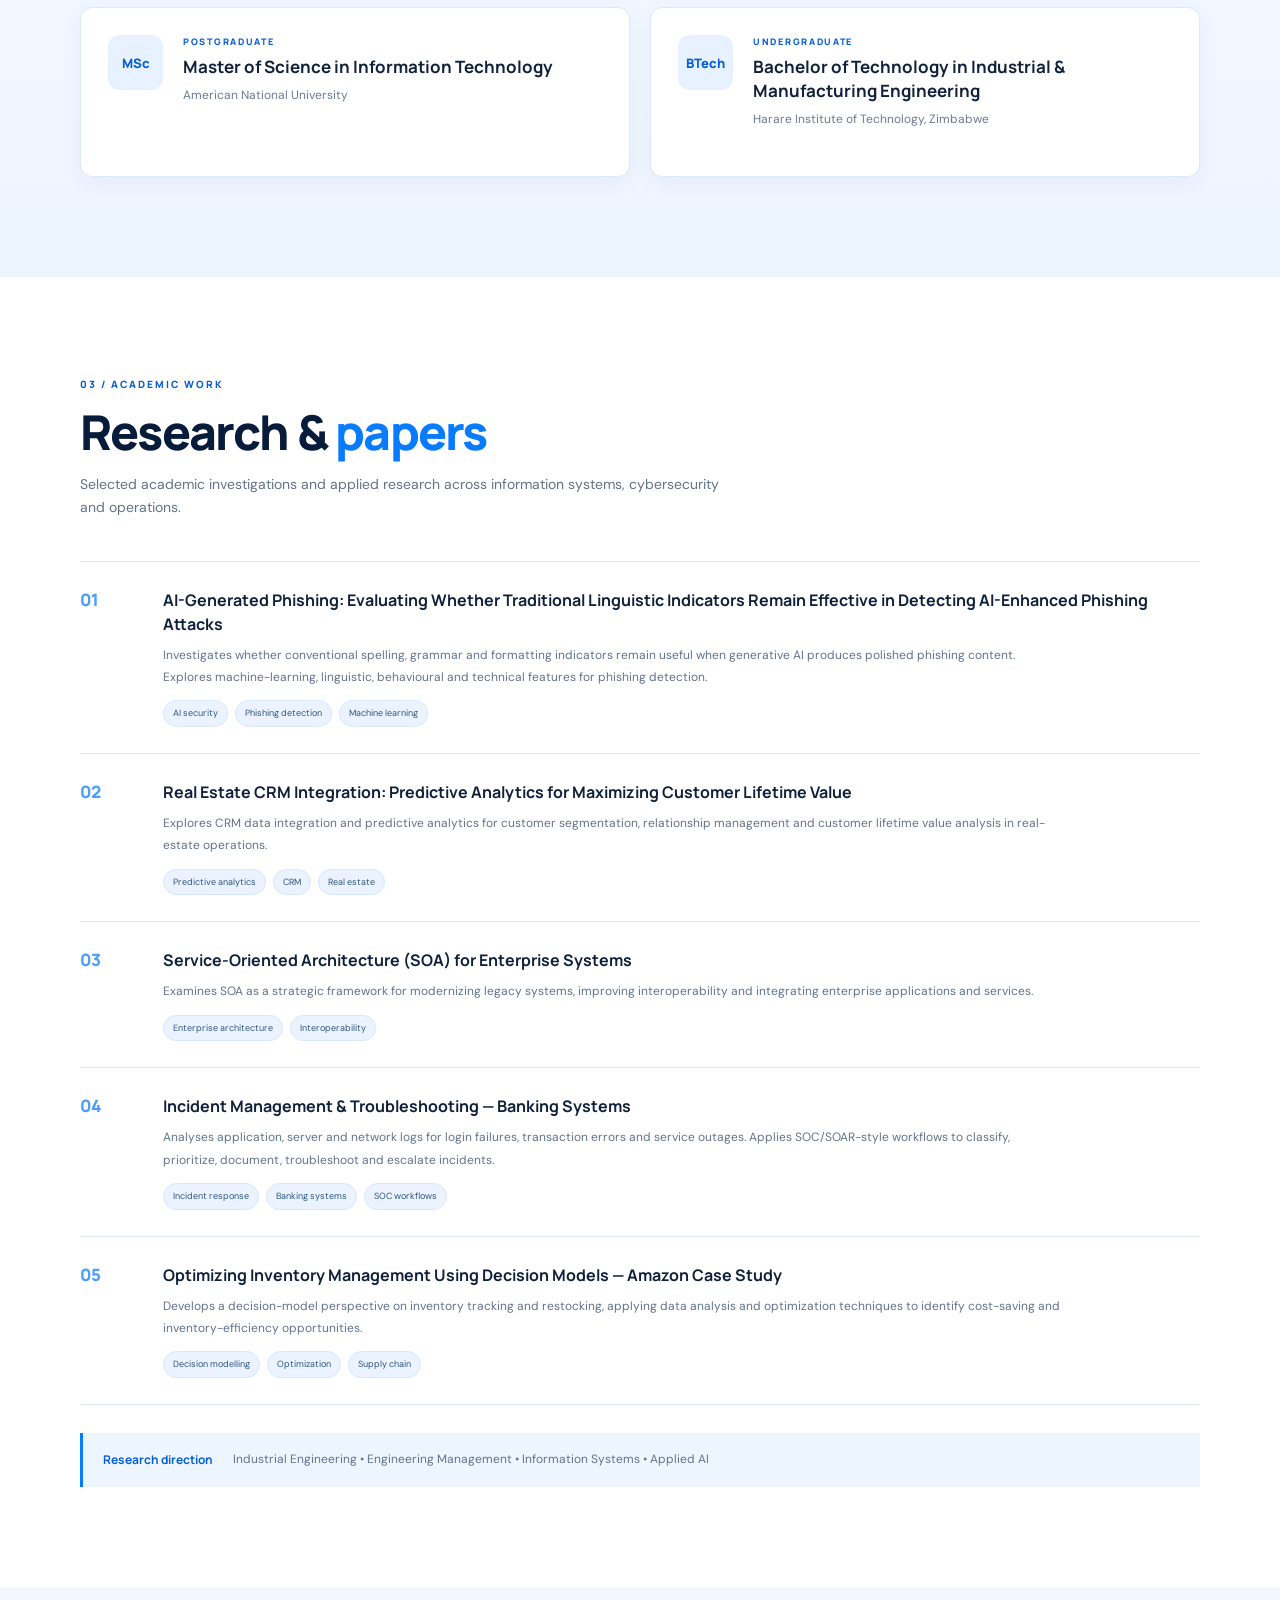
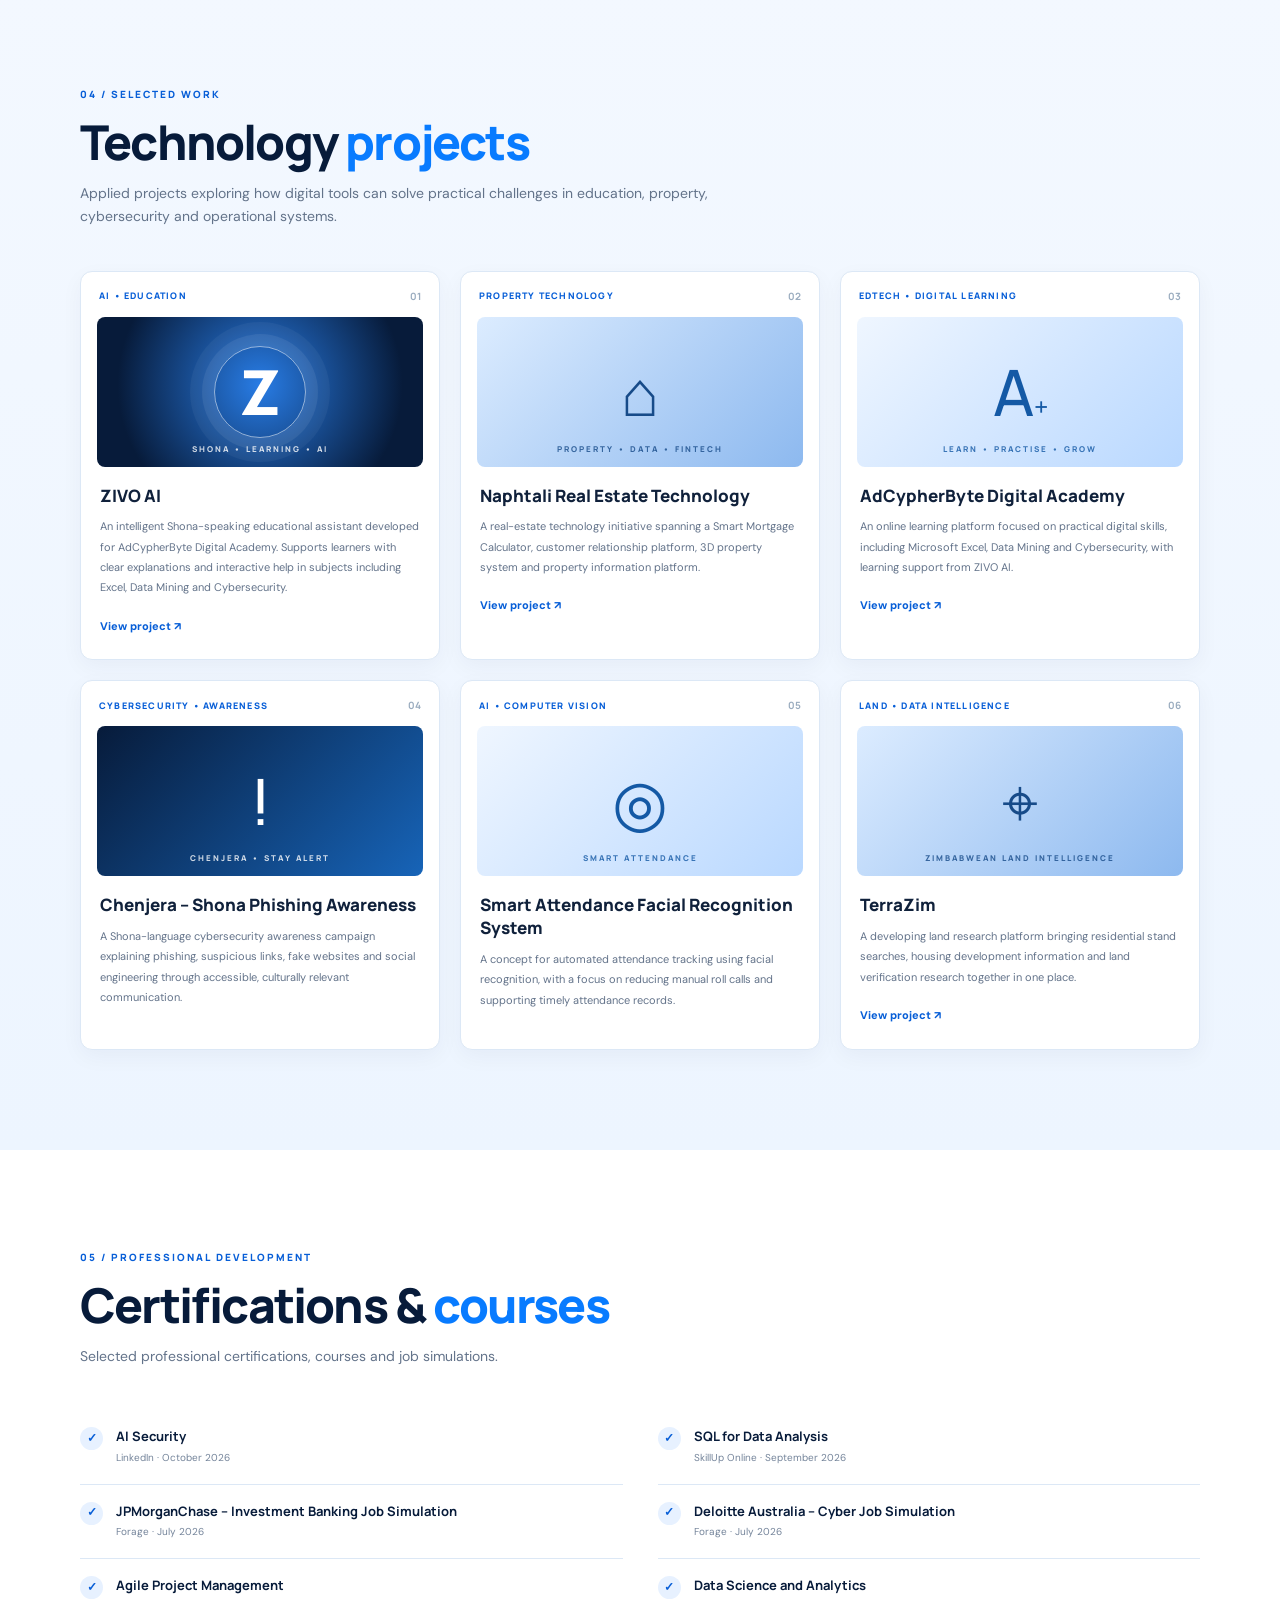
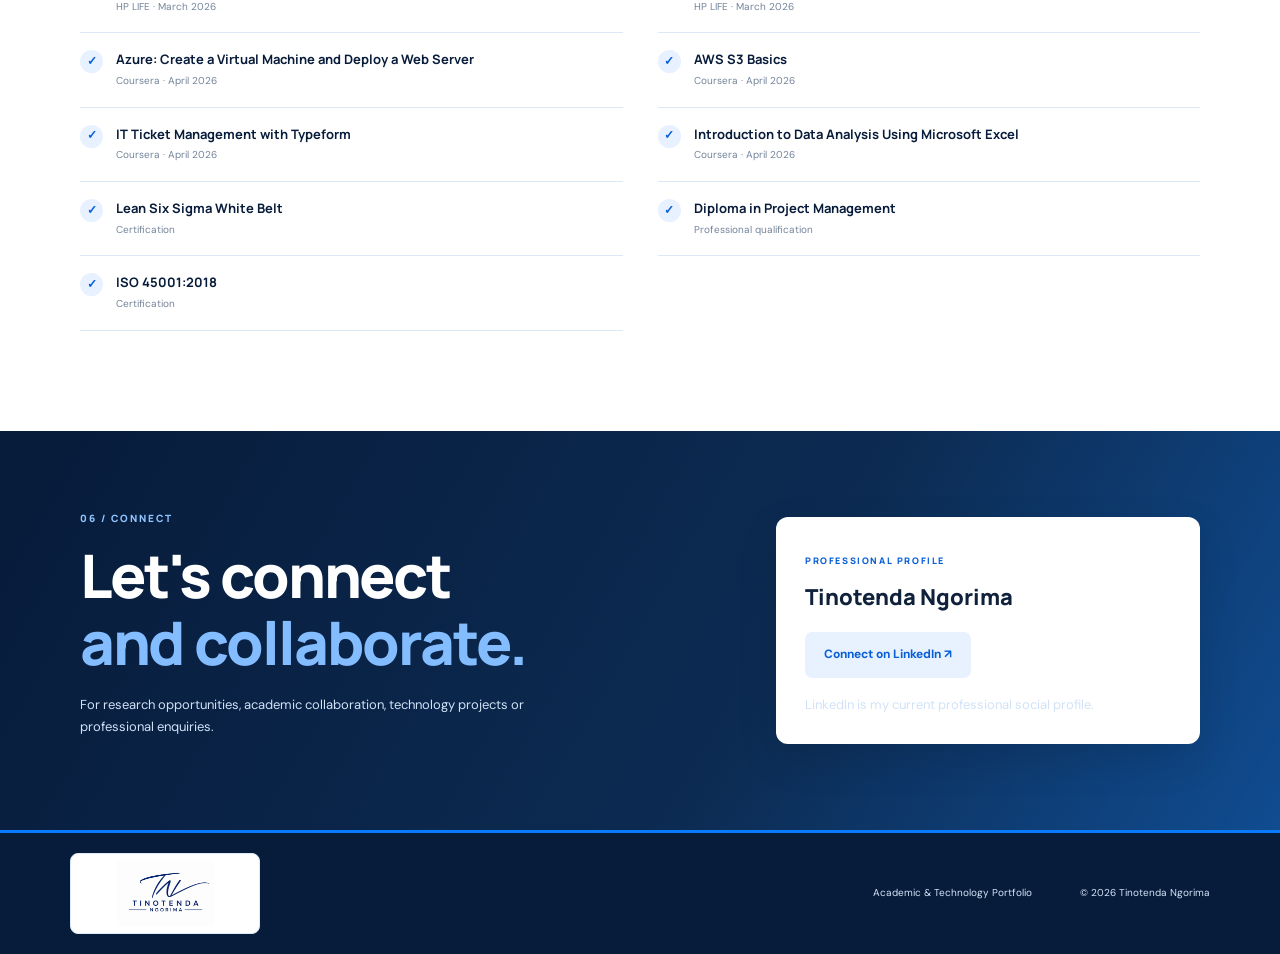
==== commit 187f5c12: "Update index.html" ====
--- a/index.html
+++ b/index.html
@@ -4,134 +4,677 @@
 <head>
   <meta charset="utf-8">
   <meta name="viewport" content="width=device-width, initial-scale=1">
-  <meta name="description" content="Academic, research and technology portfolio of Tinotenda Ngorima.">
+
+  <!-- GOOGLE SEO -->
+  <title>Tinotenda Ngorima | Business Information Systems Analyst & Technology Portfolio</title>
+
+  <meta name="description" content="Official portfolio of Tinotenda Ngorima, Business Information Systems Analyst. Explore academic research, Industrial Engineering, technology projects, data analytics, cybersecurity, artificial intelligence and software systems.">
+
+  <meta name="author" content="Tinotenda Ngorima">
+  <meta name="robots" content="index, follow">
+  <meta name="googlebot" content="index, follow">
   <meta name="theme-color" content="#0b5ed7">
-  <title>Tinotenda Ngorima | Academic & Technology Portfolio</title>
+
+  <link rel="canonical" href="https://tinotenda-ngorima-portfolio.pages.dev/">
+
+  <!-- GOOGLE VERIFICATION -->
+  <meta name="google-site-verification" content="googlea78ffccc514f3858">
+
+  <!-- SOCIAL SHARING -->
+  <meta property="og:type" content="website">
+  <meta property="og:title" content="Tinotenda Ngorima | Professional & Technology Portfolio">
+  <meta property="og:description" content="Explore the academic research, technology projects and professional work of Tinotenda Ngorima.">
+  <meta property="og:url" content="https://tinotenda-ngorima-portfolio.pages.dev/">
+  <meta property="og:site_name" content="Tinotenda Ngorima Portfolio">
+
+  <meta name="twitter:card" content="summary">
+  <meta name="twitter:title" content="Tinotenda Ngorima | Technology Portfolio">
+  <meta name="twitter:description" content="Academic research, Business Information Systems, technology projects, AI and cybersecurity.">
+
+  <!-- STRUCTURED DATA FOR GOOGLE -->
+  <script type="application/ld+json">
+  {
+    "@context": "https://schema.org",
+    "@type": "Person",
+    "name": "Tinotenda Ngorima",
+    "url": "https://tinotenda-ngorima-portfolio.pages.dev/",
+    "jobTitle": "Business Information Systems Analyst",
+    "description": "Business Information Systems professional with an Industrial and Manufacturing Engineering background and interests in data analytics, optimization, cybersecurity and intelligent systems.",
+    "alumniOf": [
+      {
+        "@type": "CollegeOrUniversity",
+        "name": "American National University"
+      },
+      {
+        "@type": "CollegeOrUniversity",
+        "name": "Harare Institute of Technology"
+      }
+    ],
+    "sameAs": [
+      "https://www.linkedin.com/in/tinotngorima/"
+    ],
+    "knowsAbout": [
+      "Business Information Systems",
+      "Industrial Engineering",
+      "Data Analytics",
+      "Cybersecurity",
+      "Artificial Intelligence",
+      "Machine Learning",
+      "Enterprise Systems",
+      "Optimization",
+      "Research"
+    ]
+  }
+  </script>
+
+  <!-- FONTS -->
   <link rel="preconnect" href="https://fonts.googleapis.com">
   <link rel="preconnect" href="https://fonts.gstatic.com" crossorigin>
+
   <link href="https://fonts.googleapis.com/css2?family=DM+Sans:wght@400;500;600;700&family=Manrope:wght@400;500;600;700;800&display=swap" rel="stylesheet">
+
+  <!-- STYLESHEET -->
   <link rel="stylesheet" href="style.css">
 </head>
+
 <body>
+
   <header class="site-header">
-    <a class="brand" href="#home" aria-label="Tinotenda Ngorima home"><span class="brand-mark">TN</span><span>TINOTENDA NGORIMA</span></a>
+    <a class="brand" href="#home" aria-label="Tinotenda Ngorima home">
+      <span class="brand-mark">TN</span>
+      <span>TINOTENDA NGORIMA</span>
+    </a>
+
     <button class="menu-toggle" id="menuToggle" aria-label="Toggle navigation" aria-expanded="false">☰</button>
+
     <nav class="nav" id="mainNav">
-      <a href="#about">About</a><a href="#education">Education</a><a href="#research">Research</a>
-      <a href="#projects">Projects</a><a href="#certifications">Certifications</a><a href="#contact" class="nav-contact">Contact</a>
+      <a href="#about">About</a>
+      <a href="#education">Education</a>
+      <a href="#research">Research</a>
+      <a href="#projects">Projects</a>
+      <a href="#certifications">Certifications</a>
+      <a href="#contact" class="nav-contact">Contact</a>
     </nav>
   </header>
 
   <main>
+
+    <!-- HERO -->
     <section class="hero section-wrap" id="home">
+
       <div class="hero-copy">
-        <div class="eyebrow"><span class="eyebrow-line"></span> ACADEMIC • RESEARCH • TECHNOLOGY</div>
+
+        <div class="eyebrow">
+          <span class="eyebrow-line"></span>
+          ACADEMIC • RESEARCH • TECHNOLOGY
+        </div>
+
         <h1>Ideas, systems<br>and <span>impact.</span></h1>
+
         <p class="hero-lead">Tinotenda Ngorima</p>
-        <p class="hero-text">Business Information Systems Analyst with an engineering foundation and a focus on data analytics, optimization, cybersecurity and intelligent systems.</p>
-        <div class="hero-actions"><a class="button button-primary" href="#projects">Explore my work <span>↗</span></a><a class="button button-outline" href="#contact">Get in touch</a></div>
-        <div class="hero-tags"><span>Industrial Engineering</span><span>Information Systems</span><span>Cybersecurity</span></div>
-      </div>
+
+        <p class="hero-text">
+          Business Information Systems Analyst with an engineering foundation
+          and a focus on data analytics, optimization, cybersecurity and
+          intelligent systems.
+        </p>
+
+        <div class="hero-actions">
+          <a class="button button-primary" href="#projects">
+            Explore my work <span>↗</span>
+          </a>
+
+          <a class="button button-outline" href="#contact">
+            Get in touch
+          </a>
+        </div>
+
+        <div class="hero-tags">
+          <span>Industrial Engineering</span>
+          <span>Information Systems</span>
+          <span>Cybersecurity</span>
+        </div>
+
+      </div>
+
       <div class="hero-visual">
+
         <div class="portrait-frame">
           <div class="portrait-accent"></div>
-          <img class="portrait" src="https://media.licdn.com/dms/image/v2/D4E03AQEG7P6y_v_tKA/profile-displayphoto-crop_800_800/B4EZ_2mLHXK4AI-/0/1786548630763?e=1795651200&v=beta&t=EvTam9LhnlvW37xAbdLJSPnC1rvQeALZPDKvPa6N3Os" alt="Tinotenda Ngorima profile photograph" onerror="this.style.display='none';document.getElementById('portraitFallback').style.display='grid'">
+
+          <img
+            class="portrait"
+            src="https://media.licdn.com/dms/image/v2/D4E03AQEG7P6y_v_tKA/profile-displayphoto-crop_800_800/B4EZ_2mLHXK4AI-/0/1786548630763?e=1795651200&v=beta&t=EvTam9LhnlvW37xAbdLJSPnC1rvQeALZPDKvPa6N3Os"
+            alt="Tinotenda Ngorima profile photograph"
+            onerror="this.style.display='none';document.getElementById('portraitFallback').style.display='grid'"
+          >
+
           <div class="portrait-fallback" id="portraitFallback">TN</div>
-          <div class="portrait-caption"><strong>Research-minded.</strong><span>Technology-driven.</span></div>
-        </div>
-        <div class="floating-note"><span class="note-dot"></span> Building ideas into practical systems</div>
-      </div>
-    </section>
-
+
+          <div class="portrait-caption">
+            <strong>Research-minded.</strong>
+            <span>Technology-driven.</span>
+          </div>
+        </div>
+
+        <div class="floating-note">
+          <span class="note-dot"></span>
+          Building ideas into practical systems
+        </div>
+
+      </div>
+
+    </section>
+
+    <!-- STATISTICS -->
     <section class="stats-band">
-      <div class="stats-inner"><div><strong>02</strong><span>Academic degrees</span></div><div><strong>06</strong><span>Featured projects</span></div><div><strong>05</strong><span>Research themes</span></div><div><strong>10+</strong><span>Certifications & training</span></div></div>
-    </section>
-
+      <div class="stats-inner">
+        <div><strong>02</strong><span>Academic degrees</span></div>
+        <div><strong>06</strong><span>Featured projects</span></div>
+        <div><strong>05</strong><span>Research themes</span></div>
+        <div><strong>10+</strong><span>Certifications & training</span></div>
+      </div>
+    </section>
+
+    <!-- ABOUT -->
     <section class="section-wrap section" id="about">
-      <div class="section-heading"><div class="eyebrow">01 / PROFILE</div><h2>About <span>me</span></h2></div>
+
+      <div class="section-heading">
+        <div class="eyebrow">01 / PROFILE</div>
+        <h2>About <span>me</span></h2>
+      </div>
+
       <div class="about-grid">
-        <p class="about-statement">I work at the intersection of <span>engineering, information systems and data-driven decision-making.</span></p>
-        <div class="about-detail"><p>My background combines a Bachelor of Technology in Industrial & Manufacturing Engineering with postgraduate study in Information Technology.
-        My academic interests include decision modelling, service-oriented architecture, incident management, predictive analytics, customer relationship management and machine-learning approaches to cybersecurity.</p><p>I am interested in applying technology and analytical methods to complex operational challenges, with a long-term goal of pursuing doctoral study in Industrial Engineering, Engineering Management or a related interdisciplinary field.</p></div>
-      </div>
-      <div class="interest-list"><span>Data analytics</span><span>Optimization</span><span>Enterprise systems</span><span>Cybersecurity</span><span>AI & machine learning</span><span>Engineering management</span></div>
-    </section>
-
+
+        <p class="about-statement">
+          I work at the intersection of
+          <span>engineering, information systems and data-driven decision-making.</span>
+        </p>
+
+        <div class="about-detail">
+
+          <p>
+            My background combines a Bachelor of Technology in Industrial &
+            Manufacturing Engineering with postgraduate study in Information
+            Technology.
+
+            My academic interests include decision modelling, service-oriented
+            architecture, incident management, predictive analytics, customer
+            relationship management and machine-learning approaches to
+            cybersecurity.
+          </p>
+
+          <p>
+            I am interested in applying technology and analytical methods to
+            complex operational challenges, with a long-term goal of pursuing
+            doctoral study in Industrial Engineering, Engineering Management
+            or a related interdisciplinary field.
+          </p>
+
+        </div>
+
+      </div>
+
+      <div class="interest-list">
+        <span>Data analytics</span>
+        <span>Optimization</span>
+        <span>Enterprise systems</span>
+        <span>Cybersecurity</span>
+        <span>AI & machine learning</span>
+        <span>Engineering management</span>
+      </div>
+
+    </section>
+
+    <!-- EDUCATION -->
     <section class="section section-tint" id="education">
+
       <div class="section-wrap">
-        <div class="section-heading"><div class="eyebrow">02 / ACADEMIC BACKGROUND</div><h2>Education & <span>training</span></h2></div>
+
+        <div class="section-heading">
+          <div class="eyebrow">02 / ACADEMIC BACKGROUND</div>
+          <h2>Education & <span>training</span></h2>
+        </div>
+
         <div class="education-grid">
-          <article class="education-card"><div class="card-icon">MSc</div><div><div class="card-kicker">POSTGRADUATE</div><h3>Master of Science in Information Technology</h3><p>American National University</p></div></article>
-          <article class="education-card"><div class="card-icon">BTech</div><div><div class="card-kicker">UNDERGRADUATE</div><h3>Bachelor of Technology in Industrial & Manufacturing Engineering</h3><p>Harare Institute of Technology, Zimbabwe</p></div></article>
-        </div>
-      </div>
-    </section>
-
+
+          <article class="education-card">
+            <div class="card-icon">MSc</div>
+            <div>
+              <div class="card-kicker">POSTGRADUATE</div>
+              <h3>Master of Science in Information Technology</h3>
+              <p>American National University</p>
+            </div>
+          </article>
+
+          <article class="education-card">
+            <div class="card-icon">BTech</div>
+            <div>
+              <div class="card-kicker">UNDERGRADUATE</div>
+              <h3>Bachelor of Technology in Industrial & Manufacturing Engineering</h3>
+              <p>Harare Institute of Technology, Zimbabwe</p>
+            </div>
+          </article>
+
+        </div>
+
+      </div>
+
+    </section>
+
+    <!-- RESEARCH -->
     <section class="section section-wrap" id="research">
-      <div class="section-heading"><div class="eyebrow">03 / ACADEMIC WORK</div><h2>Research & <span>papers</span></h2><p class="section-intro">Selected academic investigations and applied research across information systems, cybersecurity and operations.</p></div>
+
+      <div class="section-heading">
+        <div class="eyebrow">03 / ACADEMIC WORK</div>
+        <h2>Research & <span>papers</span></h2>
+        <p class="section-intro">
+          Selected academic investigations and applied research across
+          information systems, cybersecurity and operations.
+        </p>
+      </div>
+
       <div class="research-list">
-        <article class="research-item"><span class="research-number">01</span><div><h3>AI-Generated Phishing: Evaluating Whether Traditional Linguistic Indicators Remain Effective in Detecting AI-Enhanced Phishing Attacks</h3><p>Investigates whether conventional spelling, grammar and formatting indicators remain useful when generative AI produces polished phishing content.
-        Explores machine-learning, linguistic, behavioural and technical features for phishing detection.</p><div class="chips"><span>AI security</span><span>Phishing detection</span><span>Machine learning</span></div></div></article>
-        <article class="research-item"><span class="research-number">02</span><div><h3>Real Estate CRM Integration: Predictive Analytics for Maximizing Customer Lifetime Value</h3><p>Explores CRM data integration and predictive analytics for customer segmentation, relationship management and customer lifetime value analysis in real-estate operations.</p><div class="chips"><span>Predictive analytics</span><span>CRM</span><span>Real estate</span></div></div></article>
-        <article class="research-item"><span class="research-number">03</span><div><h3>Service-Oriented Architecture (SOA) for Enterprise Systems</h3><p>Examines SOA as a strategic framework for modernizing legacy systems, improving interoperability and integrating enterprise applications and services.</p><div class="chips"><span>Enterprise architecture</span><span>Interoperability</span></div></div></article>
-        <article class="research-item"><span class="research-number">04</span><div><h3>Incident Management & Troubleshooting — Banking Systems</h3><p>Analyses application, server and network logs for login failures, transaction errors and service outages. Applies SOC/SOAR-style workflows to classify, prioritize, document, troubleshoot and escalate incidents.</p><div class="chips"><span>Incident response</span><span>Banking systems</span><span>SOC workflows</span></div></div></article>
-        <article class="research-item"><span class="research-number">05</span><div><h3>Optimizing Inventory Management Using Decision Models — Amazon Case Study</h3><p>Develops a decision-model perspective on inventory tracking and restocking, applying data analysis and optimization techniques to identify cost-saving and inventory-efficiency opportunities.</p><div class="chips"><span>Decision modelling</span><span>Optimization</span><span>Supply chain</span></div></div></article>
-      </div>
-      <div class="research-note"><strong>Research direction</strong><span>Industrial Engineering • Engineering Management • Information Systems • Applied AI</span></div>
-    </section>
-
+
+        <article class="research-item">
+          <span class="research-number">01</span>
+          <div>
+            <h3>AI-Generated Phishing: Evaluating Whether Traditional Linguistic Indicators Remain Effective in Detecting AI-Enhanced Phishing Attacks</h3>
+            <p>
+              Investigates whether conventional spelling, grammar and formatting
+              indicators remain useful when generative AI produces polished
+              phishing content. Explores machine-learning, linguistic,
+              behavioural and technical features for phishing detection.
+            </p>
+            <div class="chips">
+              <span>AI security</span>
+              <span>Phishing detection</span>
+              <span>Machine learning</span>
+            </div>
+          </div>
+        </article>
+
+        <article class="research-item">
+          <span class="research-number">02</span>
+          <div>
+            <h3>Real Estate CRM Integration: Predictive Analytics for Maximizing Customer Lifetime Value</h3>
+            <p>
+              Explores CRM data integration and predictive analytics for
+              customer segmentation, relationship management and customer
+              lifetime value analysis in real-estate operations.
+            </p>
+            <div class="chips">
+              <span>Predictive analytics</span>
+              <span>CRM</span>
+              <span>Real estate</span>
+            </div>
+          </div>
+        </article>
+
+        <article class="research-item">
+          <span class="research-number">03</span>
+          <div>
+            <h3>Service-Oriented Architecture (SOA) for Enterprise Systems</h3>
+            <p>
+              Examines SOA as a strategic framework for modernizing legacy
+              systems, improving interoperability and integrating enterprise
+              applications and services.
+            </p>
+            <div class="chips">
+              <span>Enterprise architecture</span>
+              <span>Interoperability</span>
+            </div>
+          </div>
+        </article>
+
+        <article class="research-item">
+          <span class="research-number">04</span>
+          <div>
+            <h3>Incident Management & Troubleshooting — Banking Systems</h3>
+            <p>
+              Analyses application, server and network logs for login failures,
+              transaction errors and service outages. Applies SOC/SOAR-style
+              workflows to classify, prioritize, document, troubleshoot and
+              escalate incidents.
+            </p>
+            <div class="chips">
+              <span>Incident response</span>
+              <span>Banking systems</span>
+              <span>SOC workflows</span>
+            </div>
+          </div>
+        </article>
+
+        <article class="research-item">
+          <span class="research-number">05</span>
+          <div>
+            <h3>Optimizing Inventory Management Using Decision Models — Amazon Case Study</h3>
+            <p>
+              Develops a decision-model perspective on inventory tracking and
+              restocking, applying data analysis and optimization techniques
+              to identify cost-saving and inventory-efficiency opportunities.
+            </p>
+            <div class="chips">
+              <span>Decision modelling</span>
+              <span>Optimization</span>
+              <span>Supply chain</span>
+            </div>
+          </div>
+        </article>
+
+      </div>
+
+      <div class="research-note">
+        <strong>Research direction</strong>
+        <span>Industrial Engineering • Engineering Management • Information Systems • Applied AI</span>
+      </div>
+
+    </section>
+
+    <!-- TECHNOLOGY PROJECTS -->
     <section class="section section-tint" id="projects">
+
       <div class="section-wrap">
-        <div class="section-heading"><div class="eyebrow">04 / SELECTED WORK</div><h2>Technology <span>projects</span></h2><p class="section-intro">Applied projects exploring how digital tools can solve practical challenges in education, property, cybersecurity and operational systems.</p></div>
+
+        <div class="section-heading">
+          <div class="eyebrow">04 / SELECTED WORK</div>
+          <h2>Technology <span>projects</span></h2>
+          <p class="section-intro">
+            Applied projects exploring how digital tools can solve practical
+            challenges in education, property, cybersecurity and operational systems.
+          </p>
+        </div>
+
         <div class="project-grid">
-          <article class="project-card project-featured"><div class="project-top"><span class="project-category">AI • EDUCATION</span><span class="project-index">01</span></div><div class="project-art art-zivo"><span class="art-orbit">Z</span><span class="art-caption">SHONA • LEARNING • AI</span></div><div class="project-body"><h3>ZIVO AI</h3><p>An intelligent Shona-speaking educational assistant developed for AdCypherByte Digital Academy.
-          Supports learners with clear explanations and interactive help in subjects including Excel, Data Mining and Cybersecurity.</p><a class="text-link" href="https://adcypherbyte-digital-academy.pages.dev/ai-assistant" target="_blank" rel="noopener">View project ↗</a></div></article>
-
-          <article class="project-card"><div class="project-top"><span class="project-category">PROPERTY TECHNOLOGY</span><span class="project-index">02</span></div><div class="project-art art-property"><span class="art-symbol">⌂</span><span class="art-caption">PROPERTY • DATA • FINTECH</span></div><div class="project-body"><h3>Naphtali Real Estate Technology</h3><p>A real-estate technology initiative spanning a Smart Mortgage Calculator, customer relationship platform, 3D property system and property information platform.</p><a class="text-link" href="https://www.naphtali.co.zw/" target="_blank" rel="noopener">View project ↗</a></div></article>
-
-          <article class="project-card"><div class="project-top"><span class="project-category">EDTECH • DIGITAL LEARNING</span><span class="project-index">03</span></div><div class="project-art art-academy"><span class="art-symbol">A<span>+</span></span><span class="art-caption">LEARN • PRACTISE • GROW</span></div><div class="project-body"><h3>AdCypherByte Digital Academy</h3><p>An online learning platform focused on practical digital skills, including Microsoft Excel, Data Mining and Cybersecurity, with learning support from ZIVO AI.</p><a class="text-link" href="https://adcypherbyte-digital-academy.pages.dev/" target="_blank" rel="noopener">View project ↗</a></div></article>
-
-          <article class="project-card"><div class="project-top"><span class="project-category">CYBERSECURITY • AWARENESS</span><span class="project-index">04</span></div><div class="project-art art-chenjera"><span class="art-symbol">!</span><span class="art-caption">CHENJERA • STAY ALERT</span></div><div class="project-body"><h3>Chenjera – Shona Phishing Awareness</h3><p>A Shona-language cybersecurity awareness campaign explaining phishing, suspicious links, fake websites and social engineering through accessible, culturally relevant communication.</p></div></article>
-
-          <article class="project-card"><div class="project-top"><span class="project-category">AI • COMPUTER VISION</span><span class="project-index">05</span></div><div class="project-art art-attendance"><span class="art-symbol">◎</span><span class="art-caption">SMART ATTENDANCE</span></div><div class="project-body"><h3>Smart Attendance Facial Recognition System</h3><p>A concept for automated attendance tracking using facial recognition, with a focus on reducing manual roll calls and supporting timely attendance records.</p></div></article>
-
-          <article class="project-card"><div class="project-top"><span class="project-category">LAND • DATA INTELLIGENCE</span><span class="project-index">06</span></div><div class="project-art art-terrazim"><span class="art-symbol">⌖</span><span class="art-caption">ZIMBABWEAN LAND INTELLIGENCE</span></div><div class="project-body"><h3>TerraZim</h3><p>A developing land research platform bringing residential stand searches, housing development information and land verification research together in one place.</p><a class="text-link" href="https://terrazim.pages.dev/" target="_blank" rel="noopener">View project ↗</a></div></article>
-        </div>
-      </div>
-    </section>
-
+
+          <!-- PROJECT 1 -->
+          <article class="project-card project-featured">
+            <div class="project-top">
+              <span class="project-category">AI • EDUCATION</span>
+              <span class="project-index">01</span>
+            </div>
+
+            <div class="project-art art-zivo">
+              <span class="art-orbit">Z</span>
+              <span class="art-caption">SHONA • LEARNING • AI</span>
+            </div>
+
+            <div class="project-body">
+              <h3>ZIVO AI</h3>
+              <p>
+                An intelligent Shona-speaking educational assistant developed
+                for AdCypherByte Digital Academy. Supports learners with clear
+                explanations and interactive help in subjects including Excel,
+                Data Mining and Cybersecurity.
+              </p>
+              <a class="text-link" href="https://adcypherbyte-digital-academy.pages.dev/ai-assistant" target="_blank" rel="noopener">
+                View project ↗
+              </a>
+            </div>
+          </article>
+
+          <!-- PROJECT 2 -->
+          <article class="project-card">
+            <div class="project-top">
+              <span class="project-category">PROPERTY TECHNOLOGY</span>
+              <span class="project-index">02</span>
+            </div>
+
+            <div class="project-art art-property">
+              <span class="art-symbol">⌂</span>
+              <span class="art-caption">PROPERTY • DATA • FINTECH</span>
+            </div>
+
+            <div class="project-body">
+              <h3>Naphtali Real Estate Technology</h3>
+              <p>
+                A real-estate technology initiative spanning a Smart Mortgage
+                Calculator, customer relationship platform, 3D property system
+                and property information platform.
+              </p>
+              <a class="text-link" href="https://www.naphtali.co.zw/" target="_blank" rel="noopener">
+                View project ↗
+              </a>
+            </div>
+          </article>
+
+          <!-- PROJECT 3 -->
+          <article class="project-card">
+            <div class="project-top">
+              <span class="project-category">EDTECH • DIGITAL LEARNING</span>
+              <span class="project-index">03</span>
+            </div>
+
+            <div class="project-art art-academy">
+              <span class="art-symbol">A<span>+</span></span>
+              <span class="art-caption">LEARN • PRACTISE • GROW</span>
+            </div>
+
+            <div class="project-body">
+              <h3>AdCypherByte Digital Academy</h3>
+              <p>
+                An online learning platform focused on practical digital skills,
+                including Microsoft Excel, Data Mining and Cybersecurity,
+                with learning support from ZIVO AI.
+              </p>
+              <a class="text-link" href="https://adcypherbyte-digital-academy.pages.dev/" target="_blank" rel="noopener">
+                View project ↗
+              </a>
+            </div>
+          </article>
+
+          <!-- PROJECT 4 -->
+          <article class="project-card">
+            <div class="project-top">
+              <span class="project-category">CYBERSECURITY • AWARENESS</span>
+              <span class="project-index">04</span>
+            </div>
+
+            <div class="project-art art-chenjera">
+              <span class="art-symbol">!</span>
+              <span class="art-caption">CHENJERA • STAY ALERT</span>
+            </div>
+
+            <div class="project-body">
+              <h3>Chenjera – Shona Phishing Awareness</h3>
+              <p>
+                A Shona-language cybersecurity awareness campaign explaining
+                phishing, suspicious links, fake websites and social engineering
+                through accessible, culturally relevant communication.
+              </p>
+            </div>
+          </article>
+
+          <!-- PROJECT 5 -->
+          <article class="project-card">
+            <div class="project-top">
+              <span class="project-category">AI • COMPUTER VISION</span>
+              <span class="project-index">05</span>
+            </div>
+
+            <div class="project-art art-attendance">
+              <span class="art-symbol">◎</span>
+              <span class="art-caption">SMART ATTENDANCE</span>
+            </div>
+
+            <div class="project-body">
+              <h3>Smart Attendance Facial Recognition System</h3>
+              <p>
+                A concept for automated attendance tracking using facial
+                recognition, with a focus on reducing manual roll calls and
+                supporting timely attendance records.
+              </p>
+            </div>
+          </article>
+
+          <!-- PROJECT 6 -->
+          <article class="project-card">
+            <div class="project-top">
+              <span class="project-category">LAND • DATA INTELLIGENCE</span>
+              <span class="project-index">06</span>
+            </div>
+
+            <div class="project-art art-terrazim">
+              <span class="art-symbol">⌖</span>
+              <span class="art-caption">ZIMBABWEAN LAND INTELLIGENCE</span>
+            </div>
+
+            <div class="project-body">
+              <h3>TerraZim</h3>
+              <p>
+                A developing land research platform bringing residential
+                stand searches, housing development information and land
+                verification research together in one place.
+              </p>
+              <a class="text-link" href="https://terrazim.pages.dev/" target="_blank" rel="noopener">
+                View project ↗
+              </a>
+            </div>
+          </article>
+
+        </div>
+
+      </div>
+
+    </section>
+
+    <!-- CERTIFICATIONS -->
     <section class="section section-wrap" id="certifications">
-      <div class="section-heading"><div class="eyebrow">05 / PROFESSIONAL DEVELOPMENT</div><h2>Certifications & <span>courses</span></h2><p class="section-intro">Selected professional certifications, courses and job simulations.</p></div>
+
+      <div class="section-heading">
+        <div class="eyebrow">05 / PROFESSIONAL DEVELOPMENT</div>
+        <h2>Certifications & <span>courses</span></h2>
+        <p class="section-intro">
+          Selected professional certifications, courses and job simulations.
+        </p>
+      </div>
+
       <div class="certificate-grid">
-        <div class="certificate-item"><span class="cert-check">✓</span><div><h3>AI Security</h3><p>LinkedIn · October 2026</p></div></div>
-        <div class="certificate-item"><span class="cert-check">✓</span><div><h3>SQL for Data Analysis</h3><p>SkillUp Online · September 2026</p></div></div>
-        <div class="certificate-item"><span class="cert-check">✓</span><div><h3>JPMorganChase – Investment Banking Job Simulation</h3><p>Forage · July 2026</p></div></div>
-        <div class="certificate-item"><span class="cert-check">✓</span><div><h3>Deloitte Australia – Cyber Job Simulation</h3><p>Forage · July 2026</p></div></div>
-        <div class="certificate-item"><span class="cert-check">✓</span><div><h3>Agile Project Management</h3><p>HP LIFE · March 2026</p></div></div>
-        <div class="certificate-item"><span class="cert-check">✓</span><div><h3>Data Science and Analytics</h3><p>HP LIFE · March 2026</p></div></div>
-        <div class="certificate-item"><span class="cert-check">✓</span><div><h3>Azure: Create a Virtual Machine and Deploy a Web Server</h3><p>Coursera · April 2026</p></div></div>
-        <div class="certificate-item"><span class="cert-check">✓</span><div><h3>AWS S3 Basics</h3><p>Coursera · April 2026</p></div></div>
-        <div class="certificate-item"><span class="cert-check">✓</span><div><h3>IT Ticket Management with Typeform</h3><p>Coursera · April 2026</p></div></div>
-        <div class="certificate-item"><span class="cert-check">✓</span><div><h3>Introduction to Data Analysis Using Microsoft Excel</h3><p>Coursera · April 2026</p></div></div>
-        <div class="certificate-item"><span class="cert-check">✓</span><div><h3>Lean Six Sigma White Belt</h3><p>Certification</p></div></div>
-        <div class="certificate-item"><span class="cert-check">✓</span><div><h3>Diploma in Project Management</h3><p>Professional qualification</p></div></div>
-        <div class="certificate-item"><span class="cert-check">✓</span><div><h3>ISO 45001:2018</h3><p>Certification</p></div></div>
-      </div>
-    </section>
-
+
+        <div class="certificate-item">
+          <span class="cert-check">✓</span>
+          <div><h3>AI Security</h3><p>LinkedIn · October 2026</p></div>
+        </div>
+
+        <div class="certificate-item">
+          <span class="cert-check">✓</span>
+          <div><h3>SQL for Data Analysis</h3><p>SkillUp Online · September 2026</p></div>
+        </div>
+
+        <div class="certificate-item">
+          <span class="cert-check">✓</span>
+          <div><h3>JPMorganChase – Investment Banking Job Simulation</h3><p>Forage · July 2026</p></div>
+        </div>
+
+        <div class="certificate-item">
+          <span class="cert-check">✓</span>
+          <div><h3>Deloitte Australia – Cyber Job Simulation</h3><p>Forage · July 2026</p></div>
+        </div>
+
+        <div class="certificate-item">
+          <span class="cert-check">✓</span>
+          <div><h3>Agile Project Management</h3><p>HP LIFE · March 2026</p></div>
+        </div>
+
+        <div class="certificate-item">
+          <span class="cert-check">✓</span>
+          <div><h3>Data Science and Analytics</h3><p>HP LIFE · March 2026</p></div>
+        </div>
+
+        <div class="certificate-item">
+          <span class="cert-check">✓</span>
+          <div><h3>Azure: Create a Virtual Machine and Deploy a Web Server</h3><p>Coursera · April 2026</p></div>
+        </div>
+
+        <div class="certificate-item">
+          <span class="cert-check">✓</span>
+          <div><h3>AWS S3 Basics</h3><p>Coursera · April 2026</p></div>
+        </div>
+
+        <div class="certificate-item">
+          <span class="cert-check">✓</span>
+          <div><h3>IT Ticket Management with Typeform</h3><p>Coursera · April 2026</p></div>
+        </div>
+
+        <div class="certificate-item">
+          <span class="cert-check">✓</span>
+          <div><h3>Introduction to Data Analysis Using Microsoft Excel</h3><p>Coursera · April 2026</p></div>
+        </div>
+
+        <div class="certificate-item">
+          <span class="cert-check">✓</span>
+          <div><h3>Lean Six Sigma White Belt</h3><p>Certification</p></div>
+        </div>
+
+        <div class="certificate-item">
+          <span class="cert-check">✓</span>
+          <div><h3>Diploma in Project Management</h3><p>Professional qualification</p></div>
+        </div>
+
+        <div class="certificate-item">
+          <span class="cert-check">✓</span>
+          <div><h3>ISO 45001:2018</h3><p>Certification</p></div>
+        </div>
+
+      </div>
+
+    </section>
+
+    <!-- CONTACT -->
     <section class="contact-section" id="contact">
-      <div class="section-wrap contact-inner"><div><div class="eyebrow eyebrow-light">06 / CONNECT</div><h2>Let's connect<br><span>and collaborate.</span></h2><p>For research opportunities, academic collaboration, technology projects or professional enquiries.</p></div><div class="contact-card"><span class="contact-label">PROFESSIONAL PROFILE</span><h3>Tinotenda Ngorima</h3><a class="button button-white" href="https://www.linkedin.com/in/tinotngorima/" target="_blank" rel="noopener">Connect on LinkedIn ↗</a><p class="contact-small">LinkedIn is my current professional social profile.</p></div></div>
-    </section>
+
+      <div class="section-wrap contact-inner">
+
+        <div>
+          <div class="eyebrow eyebrow-light">06 / CONNECT</div>
+          <h2>Let's connect<br><span>and collaborate.</span></h2>
+          <p>
+            For research opportunities, academic collaboration,
+            technology projects or professional enquiries.
+          </p>
+        </div>
+
+        <div class="contact-card">
+          <span class="contact-label">PROFESSIONAL PROFILE</span>
+          <h3>Tinotenda Ngorima</h3>
+
+          <a class="button button-white"
+             href="https://www.linkedin.com/in/tinotngorima/"
+             target="_blank"
+             rel="noopener">
+            Connect on LinkedIn ↗
+          </a>
+
+          <p class="contact-small">
+            LinkedIn is my current professional social profile.
+          </p>
+        </div>
+
+      </div>
+
+    </section>
+
   </main>
 
+  <!-- FOOTER -->
   <footer class="footer">
+
     <a class="footer-brand" href="#home" aria-label="Tinotenda Ngorima home">
-      <img src="tinotenda-logo.png" alt="Tinotenda Ngorima signature logo" style="height:65px;width:auto;max-width:100%;object-fit:contain;">
+      <img
+        src="tinotenda-logo.png"
+        alt="Tinotenda Ngorima signature logo"
+        style="height:65px;width:auto;max-width:100%;object-fit:contain;"
+      >
     </a>
+
     <span>Academic & Technology Portfolio</span>
+
     <span>© <span id="year">2026</span> Tinotenda Ngorima</span>
+
   </footer>
 
+  <!-- JAVASCRIPT -->
   <script src="script.js"></script>
+
 </body>
 </html>
--- a/style.css
+++ b/style.css
@@ -1,3 +1,985 @@
-*{box-sizing:border-box}html{scroll-behavior:smooth;scroll-padding-top:88px}body{margin:0;background:#fff;color:#10213b;font-family:"DM Sans",sans-serif;line-height:1.65}a{color:inherit;text-decoration:none}.site-header{height:78px;padding:0 max(5.5vw,24px);display:flex;align-items:center;justify-content:space-between;border-bottom:1px solid #e8eef7;background:rgba(255,255,255,.96);position:sticky;top:0;z-index:20;backdrop-filter:blur(14px)}.brand{display:flex;align-items:center;gap:11px;font:800 12px "Manrope",sans-serif;letter-spacing:1.4px}.brand-mark{width:34px;height:34px;border-radius:10px;background:#0b5ed7;color:white;display:grid;place-items:center;font:800 12px "Manrope"}.nav{display:flex;align-items:center;gap:27px;font-size:12px;font-weight:700;color:#53647c}.nav a:hover{color:#0b5ed7}.nav-contact{padding:10px 17px;border:1px solid #d7e4f5;border-radius:7px;color:#0b5ed7}.menu-toggle{display:none;border:0;background:none;font-size:24px;color:#0b5ed7}.section-wrap{width:min(1120px,89%);margin:auto}.hero{min-height:600px;display:grid;grid-template-columns:1.1fr .9fr;align-items:center;gap:65px;padding-top:60px;padding-bottom:65px}.eyebrow{font:800 10px "Manrope",sans-serif;letter-spacing:2px;color:#0b65d8;display:flex;align-items:center;gap:10px}.eyebrow-line{width:27px;height:2px;background:#0b65d8}.hero h1{font:800 clamp(52px,6vw,78px)/1.04 "Manrope",sans-serif;letter-spacing:-4px;margin:24px 0 16px;color:#10213b}.hero h1 span,.section-heading h2 span,.contact-inner h2 span{color:#0b65d8}.hero-lead{font:800 21px "Manrope",sans-serif;margin:0 0 7px}.hero-text{max-width:550px;color:#63738a;font-size:15px;line-height:1.9;margin:0}.hero-actions{display:flex;gap:12px;margin-top:28px}.button{display:inline-flex;align-items:center;justify-content:center;gap:12px;padding:13px 19px;border-radius:7px;font-size:12px;font-weight:700;transition:.2s}.button-primary{background:#0b5ed7;color:#fff;box-shadow:0 8px 20px #0b5ed729}.button-primary:hover{background:#084cae;transform:translateY(-2px)}.button-outline{border:1px solid #d6e1ef;color:#18375e}.button-outline:hover{border-color:#0b5ed7;color:#0b5ed7}.hero-tags{display:flex;gap:9px;flex-wrap:wrap;margin-top:31px}.hero-tags span,.interest-list span,.chips span{font-size:10px;color:#49617f;background:#f0f6ff;border:1px solid #e1edfc;border-radius:30px;padding:7px 11px}.hero-visual{position:relative;display:flex;justify-content:center;align-items:center;min-height:430px}.portrait-frame{position:relative;width:min(340px,85%);height:390px;border-radius:180px 180px 16px 16px;background:#e8f2ff;padding:10px;box-shadow:20px 20px 0 #eaf3ff}.portrait-accent{position:absolute;inset:23px -20px -20px 24px;border:1px solid #bcd7fb;border-radius:180px 180px 16px 16px;z-index:0}.portrait{position:relative;width:100%;height:100%;object-fit:cover;object-position:center 35%;border-radius:170px 170px 10px 10px;z-index:1}.portrait-fallback{display:none;position:absolute;inset:10px;place-items:center;background:linear-gradient(145deg,#0b5ed7,#7bb5ff);color:white;font:800 76px "Manrope";border-radius:170px 170px 10px 10px;z-index:1}.portrait-caption{position:absolute;z-index:2;bottom:25px;left:-40px;background:#fff;border:1px solid #e2ebf7;border-radius:9px;padding:13px 17px;box-shadow:0 12px 30px #18375e18;display:flex;flex-direction:column;font-size:11px}.portrait-caption span{color:#6b7c92}.floating-note{position:absolute;right:-5px;bottom:30px;background:#fff;padding:12px 15px;border-radius:8px;box-shadow:0 10px 28px #18375e18;font-size:10px;font-weight:700;color:#344e70}.note-dot{display:inline-block;width:7px;height:7px;border-radius:50%;background:#21b77a;margin-right:8px}.stats-band{background:#0d2e58;color:white}.stats-inner{width:min(1000px,89%);margin:auto;display:grid;grid-template-columns:repeat(4,1fr);padding:26px 0}.stats-inner div{padding:0 25px;border-right:1px solid #ffffff25;display:flex;flex-direction:column}.stats-inner div:first-child{padding-left:0}.stats-inner div:last-child{border:0}.stats-inner strong{font:800 28px "Manrope";color:#80b8ff}.stats-inner span{font-size:11px;color:#d3e2f5}.section{padding-top:100px;padding-bottom:100px}.section-heading{margin-bottom:42px}.section-heading h2{font:800 clamp(34px,4vw,48px)/1.2 "Manrope";letter-spacing:-1.8px;margin:12px 0;color:#10213b}.section-intro{max-width:660px;color:#687a92;font-size:14px;margin:12px 0 0}.about-grid{display:grid;grid-template-columns:.9fr 1.1fr;gap:75px}.about-statement{font:700 27px/1.45 "Manrope";margin:0;letter-spacing:-.6px}.about-statement span{color:#0b65d8}.about-detail p{font-size:13px;color:#63738a;line-height:1.95;margin:0 0 13px}.interest-list{display:flex;gap:9px;flex-wrap:wrap;margin-top:34px}.section-tint{background:#f5f9ff}.education-grid{display:grid;grid-template-columns:1fr 1fr;gap:20px}.education-card{background:white;border:1px solid #e4edf8;border-radius:12px;padding:27px;display:flex;gap:20px;align-items:flex-start;min-height:170px}.card-icon{min-width:55px;height:55px;border-radius:12px;background:#eaf3ff;color:#0b5ed7;display:grid;place-items:center;font:800 13px "Manrope"}.card-kicker{font:800 9px "Manrope";letter-spacing:1.7px;color:#0b65d8}.education-card h3{font:700 17px/1.4 "Manrope";margin:7px 0}.education-card p{color:#6c7b91;font-size:12px;margin:0}.research-list{border-top:1px solid #e5edf7}.research-item{display:grid;grid-template-columns:65px 1fr;gap:18px;padding:26px 0;border-bottom:1px solid #e5edf7}.research-number{font:800 17px "Manrope";color:#8bb8ed}.research-item h3{font:700 16px/1.5 "Manrope";margin:0 0 8px}.research-item p{font-size:12px;color:#66778e;line-height:1.85;max-width:900px;margin:0 0 12px}.chips{display:flex;gap:7px;flex-wrap:wrap}.chips span{font-size:9px;padding:5px 9px}.research-note{margin-top:28px;background:#edf5ff;border-left:3px solid #0b65d8;padding:17px 20px;display:flex;gap:20px;align-items:center;font-size:12px}.research-note strong{font-family:"Manrope";color:#0b5ed7}.research-note span{color:#61738d}.project-grid{display:grid;grid-template-columns:repeat(3,1fr);gap:20px}.project-card{background:#fff;border:1px solid #e2eaf5;border-radius:12px;overflow:hidden;transition:.25s}.project-card:hover{transform:translateY(-4px);box-shadow:0 15px 35px #123a6812}.project-top{display:flex;justify-content:space-between;align-items:center;padding:17px 18px 0}.project-category{font:800 9px "Manrope";letter-spacing:1.2px;color:#0b65d8}.project-index{font:700 10px "Manrope";color:#9aacbf}.project-art{height:150px;margin:14px 16px 0;border-radius:8px;display:flex;flex-direction:column;align-items:center;justify-content:center;position:relative;overflow:hidden}.art-zivo{background:radial-gradient(circle at 50% 45%,#327de2,#0d2d62 75%);color:white}.art-property{background:linear-gradient(135deg,#dcecff,#8db9ed);color:#174b89}.art-academy{background:linear-gradient(135deg,#e6f2ff,#c1dcff);color:#1459a5}.art-chenjera{background:linear-gradient(135deg,#0d2e58,#2469b5);color:#fff}.art-attendance{background:linear-gradient(135deg,#e9f4ff,#bad8fa);color:#1659a3}.art-terrazim{background:linear-gradient(135deg,#dcecff,#8ab6e9);color:#123d70}.art-orbit{font:800 62px "Manrope";border:1px solid #ffffff88;width:92px;height:92px;border-radius:50%;display:grid;place-items:center;box-shadow:0 0 0 12px #ffffff12,0 0 0 24px #ffffff0b}.art-symbol{font:500 64px "Manrope";line-height:1}.art-symbol span{font-size:25px}.art-caption{position:absolute;bottom:13px;font:800 8px "Manrope";letter-spacing:2px;opacity:.8}.project-body{padding:18px 19px 21px}.project-body h3{font:800 17px/1.35 "Manrope";margin:0 0 9px}.project-body p{font-size:11px;color:#66778e;line-height:1.85;margin:0 0 14px}.text-link{font-size:11px;font-weight:800;color:#0b65d8}.certificate-grid{display:grid;grid-template-columns:1fr 1fr;gap:0 35px}.certificate-item{display:flex;gap:13px;padding:17px 0;border-bottom:1px solid #e8eef6;align-items:flex-start}.cert-check{width:23px;height:23px;border-radius:50%;background:#eaf3ff;color:#0b65d8;display:grid;place-items:center;font-size:12px;font-weight:800;flex-shrink:0}.certificate-item h3{font:700 13px/1.45 "Manrope";margin:0 0 4px}.certificate-item p{font-size:10px;color:#74849a;margin:0}.contact-section{background:#0c2b52;color:#fff;padding:80px 0}.contact-inner{display:grid;grid-template-columns:1.2fr .8fr;align-items:center;gap:60px}.eyebrow-light{color:#8bbdff}.eyebrow-light .eyebrow-line{background:#8bbdff}.contact-inner h2{font:800 clamp(40px,5vw,60px)/1.13 "Manrope";letter-spacing:-2px;margin:17px 0}.contact-inner h2 span{color:#8bbdff}.contact-inner>div>p{font-size:13px;color:#c4d4e8;max-width:480px}.contact-card{background:#fff;color:#10213b;padding:28px;border-radius:12px}.contact-label{font:800 9px "Manrope";letter-spacing:1.6px;color:#0b65d8}.contact-card h3{font:800 22px "Manrope";margin:10px 0 20px}.button-white{background:#eaf3ff;color:#0b5ed7}.button-white:hover{background:#d8eaff}.contact-small{font-size:10px;color:#718198;margin:16px 0 0}.footer{min-height:80px;padding:20px 5.5vw;display:flex;align-items:center;justify-content:space-between;gap:15px;color:#77869a;font-size:10px}.footer-brand{color:#17365e}.footer-brand .brand-mark{width:29px;height:29px}.footer>span:nth-child(2){margin-left:auto;margin-right:30px}
-@media(max-width:800px){.site-header{height:68px}.menu-toggle{display:block}.nav{display:none;position:absolute;top:68px;left:0;right:0;background:#fff;padding:20px 6%;border-bottom:1px solid #e5edf7;flex-direction:column;align-items:stretch;gap:17px}.nav.open{display:flex}.nav-contact{text-align:center}.hero{grid-template-columns:1fr;gap:20px;padding-top:55px}.hero-visual{min-height:390px;grid-row:1}.hero-copy{grid-row:2}.portrait-frame{height:340px;width:290px}.floating-note{right:3%;bottom:15px}.portrait-caption{left:-20px}.hero h1{font-size:58px}.stats-inner{grid-template-columns:1fr 1fr;gap:20px}.stats-inner div{padding:0 12px;border:0}.stats-inner div:first-child{padding-left:12px}.section{padding-top:70px;padding-bottom:70px}.about-grid{grid-template-columns:1fr;gap:20px}.education-grid{grid-template-columns:1fr}.project-grid{grid-template-columns:1fr 1fr}.contact-inner{grid-template-columns:1fr;gap:25px}.research-note{align-items:flex-start;flex-direction:column;gap:5px}.footer{flex-wrap:wrap}.footer>span:nth-child(2){margin:0}}
-@media(max-width:520px){.section-wrap{width:88%}.hero h1{font-size:49px;letter-spacing:-2.5px}.hero-visual{min-height:350px}.portrait-frame{height:310px;width:260px}.hero-tags{gap:6px}.hero-tags span{font-size:9px}.stats-inner strong{font-size:24px}.project-grid,.certificate-grid{grid-template-columns:1fr}.research-item{grid-template-columns:36px 1fr;gap:10px}.research-item h3{font-size:14px}.footer{justify-content:center;text-align:center}.footer>span:nth-child(2){display:none}}
+* {
+  box-sizing: border-box;
+}
+
+:root {
+  --tn-navy: #071b3a;
+  --tn-deep-blue: #0c2b52;
+  --tn-blue: #075ed7;
+  --tn-electric: #087bff;
+  --tn-pale: #eaf3ff;
+  --tn-soft: #f3f8ff;
+  --tn-white: #ffffff;
+  --tn-text: #10213b;
+  --tn-muted: #63738a;
+}
+
+html {
+  scroll-behavior: smooth;
+  scroll-padding-top: 88px;
+}
+
+body {
+  margin: 0;
+  background: #fff;
+  color: var(--tn-text);
+  font-family: "DM Sans", sans-serif;
+  line-height: 1.65;
+}
+
+a {
+  color: inherit;
+  text-decoration: none;
+}
+
+/* HEADER */
+
+.site-header {
+  height: 78px;
+  padding: 0 max(5.5vw, 24px);
+  display: flex;
+  align-items: center;
+  justify-content: space-between;
+  border-bottom: 1px solid #dce9f8;
+  background: rgba(255,255,255,.97);
+  position: sticky;
+  top: 0;
+  z-index: 20;
+  backdrop-filter: blur(14px);
+  box-shadow: 0 4px 18px rgba(7,27,58,.04);
+}
+
+.brand {
+  display: flex;
+  align-items: center;
+  gap: 11px;
+  font: 800 12px "Manrope", sans-serif;
+  letter-spacing: 1.4px;
+}
+
+.brand-mark {
+  width: 34px;
+  height: 34px;
+  border-radius: 10px;
+  background: linear-gradient(135deg, var(--tn-navy), var(--tn-electric));
+  color: white;
+  display: grid;
+  place-items: center;
+  font: 800 12px "Manrope";
+  box-shadow: 0 5px 15px rgba(8,123,255,.22);
+}
+
+.nav {
+  display: flex;
+  align-items: center;
+  gap: 27px;
+  font-size: 12px;
+  font-weight: 700;
+  color: #53647c;
+}
+
+.nav a:hover,
+.text-link:hover {
+  color: var(--tn-electric);
+}
+
+.nav-contact {
+  padding: 10px 17px;
+  border: 1px solid #c9ddf7;
+  border-radius: 7px;
+  color: var(--tn-blue);
+}
+
+.menu-toggle {
+  display: none;
+  border: 0;
+  background: none;
+  font-size: 24px;
+  color: var(--tn-blue);
+}
+
+.section-wrap {
+  width: min(1120px, 89%);
+  margin: auto;
+}
+
+/* HERO */
+
+.hero {
+  min-height: 600px;
+  display: grid;
+  grid-template-columns: 1.1fr .9fr;
+  align-items: center;
+  gap: 65px;
+  padding-top: 60px;
+  padding-bottom: 65px;
+  background:
+    radial-gradient(circle at 90% 12%, rgba(8,123,255,.10), transparent 34%),
+    linear-gradient(180deg, #fff 0%, #fbfdff 100%);
+}
+
+.eyebrow {
+  font: 800 10px "Manrope", sans-serif;
+  letter-spacing: 2px;
+  color: var(--tn-blue);
+  display: flex;
+  align-items: center;
+  gap: 10px;
+}
+
+.eyebrow-line {
+  width: 27px;
+  height: 2px;
+  background: var(--tn-electric);
+}
+
+.hero h1 {
+  font: 800 clamp(52px,6vw,78px)/1.04 "Manrope", sans-serif;
+  letter-spacing: -4px;
+  margin: 24px 0 16px;
+  color: var(--tn-navy);
+}
+
+.hero h1 span,
+.section-heading h2 span,
+.about-statement span {
+  color: var(--tn-electric);
+}
+
+.hero-lead {
+  font: 800 21px "Manrope", sans-serif;
+  margin: 0 0 7px;
+}
+
+.hero-text {
+  max-width: 550px;
+  color: var(--tn-muted);
+  font-size: 15px;
+  line-height: 1.9;
+  margin: 0;
+}
+
+.hero-actions {
+  display: flex;
+  gap: 12px;
+  margin-top: 28px;
+}
+
+.button {
+  display: inline-flex;
+  align-items: center;
+  justify-content: center;
+  gap: 12px;
+  padding: 13px 19px;
+  border-radius: 7px;
+  font-size: 12px;
+  font-weight: 700;
+  transition: .2s;
+}
+
+.button-primary {
+  background: linear-gradient(120deg,#0757c9,#087bff);
+  color: white;
+  box-shadow: 0 8px 22px rgba(8,123,255,.22);
+}
+
+.button-primary:hover {
+  background: linear-gradient(120deg,#0649aa,#0669df);
+  transform: translateY(-2px);
+}
+
+.button-outline {
+  border: 1px solid #cbdcf1;
+  color: var(--tn-deep-blue);
+}
+
+.button-outline:hover {
+  border-color: var(--tn-electric);
+  color: var(--tn-blue);
+  background: var(--tn-pale);
+}
+
+.hero-tags {
+  display: flex;
+  gap: 9px;
+  flex-wrap: wrap;
+  margin-top: 31px;
+}
+
+.hero-tags span,
+.interest-list span,
+.chips span {
+  font-size: 10px;
+  color: #31577f;
+  background: var(--tn-pale);
+  border: 1px solid #d7e8fc;
+  border-radius: 30px;
+  padding: 7px 11px;
+}
+
+/* PROFILE PHOTO */
+
+.hero-visual {
+  position: relative;
+  display: flex;
+  justify-content: center;
+  align-items: center;
+  min-height: 430px;
+}
+
+.portrait-frame {
+  position: relative;
+  width: min(340px,85%);
+  height: 390px;
+  border-radius: 180px 180px 16px 16px;
+  background: #e6f1ff;
+  padding: 10px;
+  box-shadow: 20px 20px 0 #edf5ff;
+}
+
+.portrait-accent {
+  position: absolute;
+  inset: 23px -20px -20px 24px;
+  border: 1px solid #a9cefb;
+  border-radius: 180px 180px 16px 16px;
+  z-index: 0;
+}
+
+.portrait {
+  position: relative;
+  width: 100%;
+  height: 100%;
+  object-fit: cover;
+  object-position: center 35%;
+  border-radius: 170px 170px 10px 10px;
+  z-index: 1;
+}
+
+.portrait-fallback {
+  display: none;
+  position: absolute;
+  inset: 10px;
+  place-items: center;
+  background: linear-gradient(145deg,#0b5ed7,#7bb5ff);
+  color: white;
+  font: 800 76px "Manrope";
+  border-radius: 170px 170px 10px 10px;
+  z-index: 1;
+}
+
+.portrait-caption {
+  position: absolute;
+  z-index: 2;
+  bottom: 25px;
+  left: -40px;
+  background: white;
+  border: 1px solid #dce9f8;
+  border-radius: 9px;
+  padding: 13px 17px;
+  box-shadow: 0 12px 30px rgba(7,27,58,.10);
+  display: flex;
+  flex-direction: column;
+  font-size: 11px;
+}
+
+.portrait-caption span {
+  color: #6b7c92;
+}
+
+.floating-note {
+  position: absolute;
+  right: -5px;
+  bottom: 30px;
+  background: white;
+  padding: 12px 15px;
+  border-radius: 8px;
+  box-shadow: 0 12px 30px rgba(7,27,58,.10);
+  font-size: 10px;
+  font-weight: 700;
+  color: #344e70;
+}
+
+.note-dot {
+  display: inline-block;
+  width: 7px;
+  height: 7px;
+  border-radius: 50%;
+  background: #21b77a;
+  margin-right: 8px;
+}
+
+/* STATISTICS */
+
+.stats-band {
+  background: linear-gradient(115deg,#071b3a 0%,#0c2b52 58%,#104c91 100%);
+  color: white;
+}
+
+.stats-inner {
+  width: min(1000px,89%);
+  margin: auto;
+  display: grid;
+  grid-template-columns: repeat(4,1fr);
+  padding: 26px 0;
+}
+
+.stats-inner div {
+  padding: 0 25px;
+  border-right: 1px solid #ffffff25;
+  display: flex;
+  flex-direction: column;
+}
+
+.stats-inner div:first-child {
+  padding-left: 0;
+}
+
+.stats-inner div:last-child {
+  border: 0;
+}
+
+.stats-inner strong {
+  font: 800 28px "Manrope";
+  color: #83bdff;
+}
+
+.stats-inner span {
+  font-size: 11px;
+  color: #d9e9ff;
+}
+
+/* GENERAL SECTIONS */
+
+.section {
+  padding-top: 100px;
+  padding-bottom: 100px;
+}
+
+.section-heading {
+  margin-bottom: 42px;
+}
+
+.section-heading h2 {
+  font: 800 clamp(34px,4vw,48px)/1.2 "Manrope";
+  letter-spacing: -1.8px;
+  margin: 12px 0;
+  color: var(--tn-navy);
+}
+
+.section-intro {
+  max-width: 660px;
+  color: var(--tn-muted);
+  font-size: 14px;
+  margin: 12px 0 0;
+}
+
+.about-grid {
+  display: grid;
+  grid-template-columns: .9fr 1.1fr;
+  gap: 75px;
+}
+
+.about-statement {
+  font: 700 27px/1.45 "Manrope";
+  margin: 0;
+  letter-spacing: -.6px;
+}
+
+.about-detail p {
+  font-size: 13px;
+  color: var(--tn-muted);
+  line-height: 1.95;
+  margin: 0 0 13px;
+}
+
+.interest-list {
+  display: flex;
+  gap: 9px;
+  flex-wrap: wrap;
+  margin-top: 34px;
+}
+
+.section-tint {
+  background: linear-gradient(180deg,#f3f8ff 0%,#edf5ff 100%);
+}
+
+/* EDUCATION */
+
+.education-grid {
+  display: grid;
+  grid-template-columns: 1fr 1fr;
+  gap: 20px;
+}
+
+.education-card {
+  background: white;
+  border: 1px solid #dce9f8;
+  border-radius: 12px;
+  padding: 27px;
+  display: flex;
+  gap: 20px;
+  align-items: flex-start;
+  min-height: 170px;
+  box-shadow: 0 8px 24px rgba(7,27,58,.045);
+}
+
+.card-icon {
+  min-width: 55px;
+  height: 55px;
+  border-radius: 12px;
+  background: #e7f1ff;
+  color: var(--tn-blue);
+  display: grid;
+  place-items: center;
+  font: 800 13px "Manrope";
+}
+
+.card-kicker {
+  font: 800 9px "Manrope";
+  letter-spacing: 1.7px;
+  color: var(--tn-blue);
+}
+
+.education-card h3 {
+  font: 700 17px/1.4 "Manrope";
+  margin: 7px 0;
+}
+
+.education-card p {
+  color: #6c7b91;
+  font-size: 12px;
+  margin: 0;
+}
+
+/* RESEARCH */
+
+.research-list {
+  border-top: 1px solid #dce8f6;
+}
+
+.research-item {
+  display: grid;
+  grid-template-columns: 65px 1fr;
+  gap: 18px;
+  padding: 26px 0;
+  border-bottom: 1px solid #dce8f6;
+}
+
+.research-number {
+  font: 800 17px "Manrope";
+  color: #4d9cff;
+}
+
+.research-item h3 {
+  font: 700 16px/1.5 "Manrope";
+  margin: 0 0 8px;
+}
+
+.research-item p {
+  font-size: 12px;
+  color: var(--tn-muted);
+  line-height: 1.85;
+  max-width: 900px;
+  margin: 0 0 12px;
+}
+
+.chips {
+  display: flex;
+  gap: 7px;
+  flex-wrap: wrap;
+}
+
+.chips span {
+  font-size: 9px;
+  padding: 5px 9px;
+}
+
+.research-note {
+  margin-top: 28px;
+  background: #edf5ff;
+  border-left: 3px solid var(--tn-electric);
+  padding: 17px 20px;
+  display: flex;
+  gap: 20px;
+  align-items: center;
+  font-size: 12px;
+}
+
+.research-note strong {
+  font-family: "Manrope";
+  color: var(--tn-blue);
+}
+
+.research-note span {
+  color: #61738d;
+}
+
+/* PROJECTS */
+
+.project-grid {
+  display: grid;
+  grid-template-columns: repeat(3,1fr);
+  gap: 20px;
+}
+
+.project-card {
+  background: white;
+  border: 1px solid #dce8f6;
+  border-radius: 12px;
+  overflow: hidden;
+  transition: .25s;
+  box-shadow: 0 7px 22px rgba(7,27,58,.045);
+}
+
+.project-card:hover {
+  transform: translateY(-4px);
+  border-color: #9cc8ff;
+  box-shadow: 0 15px 35px rgba(8,123,255,.13);
+}
+
+.project-top {
+  display: flex;
+  justify-content: space-between;
+  align-items: center;
+  padding: 17px 18px 0;
+}
+
+.project-category {
+  font: 800 9px "Manrope";
+  letter-spacing: 1.2px;
+  color: var(--tn-blue);
+}
+
+.project-index {
+  font: 700 10px "Manrope";
+  color: #9aacbf;
+}
+
+.project-art {
+  height: 150px;
+  margin: 14px 16px 0;
+  border-radius: 8px;
+  display: flex;
+  flex-direction: column;
+  align-items: center;
+  justify-content: center;
+  position: relative;
+  overflow: hidden;
+}
+
+.art-zivo {
+  background: radial-gradient(circle at 50% 45%,#287ce5,#071b3a 78%);
+  color: white;
+}
+
+.art-property,
+.art-terrazim {
+  background: linear-gradient(135deg,#dcecff,#8db9ef);
+  color: #174b89;
+}
+
+.art-academy,
+.art-attendance {
+  background: linear-gradient(135deg,#eff6ff,#b9d8ff);
+  color: #1459a5;
+}
+
+.art-chenjera {
+  background: linear-gradient(135deg,#071b3a,#1764b8);
+  color: white;
+}
+
+.art-orbit {
+  font: 800 62px "Manrope";
+  border: 1px solid #ffffff88;
+  width: 92px;
+  height: 92px;
+  border-radius: 50%;
+  display: grid;
+  place-items: center;
+  box-shadow: 0 0 0 12px #ffffff12,0 0 0 24px #ffffff0b;
+}
+
+.art-symbol {
+  font: 500 64px "Manrope";
+  line-height: 1;
+}
+
+.art-symbol span {
+  font-size: 25px;
+}
+
+.art-caption {
+  position: absolute;
+  bottom: 13px;
+  font: 800 8px "Manrope";
+  letter-spacing: 2px;
+  opacity: .8;
+}
+
+.project-body {
+  padding: 18px 19px 21px;
+}
+
+.project-body h3 {
+  font: 800 17px/1.35 "Manrope";
+  margin: 0 0 9px;
+}
+
+.project-body p {
+  font-size: 11px;
+  color: var(--tn-muted);
+  line-height: 1.85;
+  margin: 0 0 14px;
+}
+
+.text-link {
+  font-size: 11px;
+  font-weight: 800;
+  color: var(--tn-blue);
+}
+
+/* CERTIFICATIONS */
+
+.certificate-grid {
+  display: grid;
+  grid-template-columns: 1fr 1fr;
+  gap: 0 35px;
+}
+
+.certificate-item {
+  display: flex;
+  gap: 13px;
+  padding: 17px 0;
+  border-bottom: 1px solid #dce8f6;
+  align-items: flex-start;
+}
+
+.cert-check {
+  width: 23px;
+  height: 23px;
+  border-radius: 50%;
+  background: #e7f1ff;
+  color: var(--tn-blue);
+  display: grid;
+  place-items: center;
+  font-size: 12px;
+  font-weight: 800;
+  flex-shrink: 0;
+}
+
+.certificate-item h3 {
+  font: 700 13px/1.45 "Manrope";
+  margin: 0 0 4px;
+  color: var(--tn-navy);
+}
+
+.certificate-item p {
+  font-size: 10px;
+  color: #74849a;
+  margin: 0;
+}
+
+/* CONTACT */
+
+.contact-section {
+  background: linear-gradient(120deg,#071b3a 0%,#0c2b52 60%,#104c91 100%);
+  color: white;
+  padding: 80px 0;
+}
+
+.contact-inner {
+  display: grid;
+  grid-template-columns: 1.2fr .8fr;
+  align-items: center;
+  gap: 60px;
+}
+
+.eyebrow-light {
+  color: #91c5ff;
+}
+
+.eyebrow-light .eyebrow-line {
+  background: #91c5ff;
+}
+
+.contact-inner h2 {
+  font: 800 clamp(40px,5vw,60px)/1.13 "Manrope";
+  letter-spacing: -2px;
+  margin: 17px 0;
+}
+
+.contact-inner h2 span {
+  color: #83bdff;
+}
+
+.contact-inner > div > p {
+  font-size: 13px;
+  color: #d1e2f7;
+  max-width: 480px;
+}
+
+.contact-card {
+  background: white;
+  color: var(--tn-text);
+  padding: 28px;
+  border-radius: 12px;
+  border: 1px solid rgba(255,255,255,.35);
+  box-shadow: 0 15px 40px rgba(0,0,0,.12);
+}
+
+.contact-label {
+  font: 800 9px "Manrope";
+  letter-spacing: 1.6px;
+  color: var(--tn-blue);
+}
+
+.contact-card h3 {
+  font: 800 22px "Manrope";
+  margin: 10px 0 20px;
+}
+
+.button-white {
+  background: #e8f2ff;
+  color: var(--tn-blue);
+}
+
+.button-white:hover {
+  background: #d6e8ff;
+}
+
+.contact-small {
+  font-size: 10px;
+  color: #718198;
+  margin: 16px 0 0;
+}
+
+/* FOOTER AND SIGNATURE LOGO */
+
+.footer {
+  min-height: 112px;
+  padding: 20px 5.5vw;
+  display: flex;
+  align-items: center;
+  justify-content: space-between;
+  gap: 18px;
+  background: var(--tn-navy);
+  border-top: 3px solid var(--tn-electric);
+  color: #d6e6fb;
+  font-size: 10px;
+}
+
+.footer-brand {
+  display: flex;
+  align-items: center;
+  justify-content: center;
+  width: 190px;
+  min-height: 72px;
+  padding: 7px 12px;
+  background: white;
+  border: 1px solid #dce9f8;
+  border-radius: 8px;
+}
+
+.footer-brand img {
+  display: block;
+  width: 100%;
+  max-width: 170px;
+  height: auto;
+  max-height: 65px;
+  object-fit: contain;
+}
+
+.footer > span {
+  color: #d6e6fb;
+}
+
+.footer > span:nth-child(2) {
+  margin-left: auto;
+  margin-right: 30px;
+}
+
+/* TABLET AND MOBILE */
+
+@media (max-width: 800px) {
+  .site-header {
+    height: 68px;
+  }
+
+  .menu-toggle {
+    display: block;
+  }
+
+  .nav {
+    display: none;
+    position: absolute;
+    top: 68px;
+    left: 0;
+    right: 0;
+    background: white;
+    padding: 20px 6%;
+    border-bottom: 1px solid #dce9f8;
+    box-shadow: 0 12px 24px rgba(7,27,58,.06);
+    flex-direction: column;
+    align-items: stretch;
+    gap: 17px;
+  }
+
+  .nav.open {
+    display: flex;
+  }
+
+  .nav-contact {
+    text-align: center;
+  }
+
+  .hero {
+    grid-template-columns: 1fr;
+    gap: 20px;
+    padding-top: 55px;
+  }
+
+  .hero-visual {
+    min-height: 390px;
+    grid-row: 1;
+  }
+
+  .hero-copy {
+    grid-row: 2;
+  }
+
+  .portrait-frame {
+    height: 340px;
+    width: 290px;
+  }
+
+  .floating-note {
+    right: 3%;
+    bottom: 15px;
+  }
+
+  .portrait-caption {
+    left: -20px;
+  }
+
+  .hero h1 {
+    font-size: 58px;
+  }
+
+  .stats-inner {
+    grid-template-columns: 1fr 1fr;
+    gap: 20px;
+  }
+
+  .stats-inner div {
+    padding: 0 12px;
+    border: 0;
+  }
+
+  .stats-inner div:first-child {
+    padding-left: 12px;
+  }
+
+  .section {
+    padding-top: 70px;
+    padding-bottom: 70px;
+  }
+
+  .about-grid {
+    grid-template-columns: 1fr;
+    gap: 20px;
+  }
+
+  .education-grid {
+    grid-template-columns: 1fr;
+  }
+
+  .project-grid {
+    grid-template-columns: 1fr 1fr;
+  }
+
+  .contact-inner {
+    grid-template-columns: 1fr;
+    gap: 25px;
+  }
+
+  .research-note {
+    align-items: flex-start;
+    flex-direction: column;
+    gap: 5px;
+  }
+
+  .footer {
+    flex-wrap: wrap;
+  }
+
+  .footer > span:nth-child(2) {
+    margin: 0;
+  }
+}
+
+@media (max-width: 520px) {
+  .section-wrap {
+    width: 88%;
+  }
+
+  .hero h1 {
+    font-size: 49px;
+    letter-spacing: -2.5px;
+  }
+
+  .hero-visual {
+    min-height: 350px;
+  }
+
+  .portrait-frame {
+    height: 310px;
+    width: 260px;
+  }
+
+  .hero-tags {
+    gap: 6px;
+  }
+
+  .hero-tags span {
+    font-size: 9px;
+  }
+
+  .stats-inner strong {
+    font-size: 24px;
+  }
+
+  .project-grid,
+  .certificate-grid {
+    grid-template-columns: 1fr;
+  }
+
+  .research-item {
+    grid-template-columns: 36px 1fr;
+    gap: 10px;
+  }
+
+  .research-item h3 {
+    font-size: 14px;
+  }
+
+  .footer {
+    flex-direction: column;
+    justify-content: center;
+    text-align: center;
+    padding: 22px 18px;
+  }
+
+  .footer-brand {
+    margin: 0 auto;
+  }
+
+  .footer > span:nth-child(2) {
+    display: block;
+    margin: 0;
+  }
+
+  .footer > span:last-child {
+    margin: 0;
+  }
+}
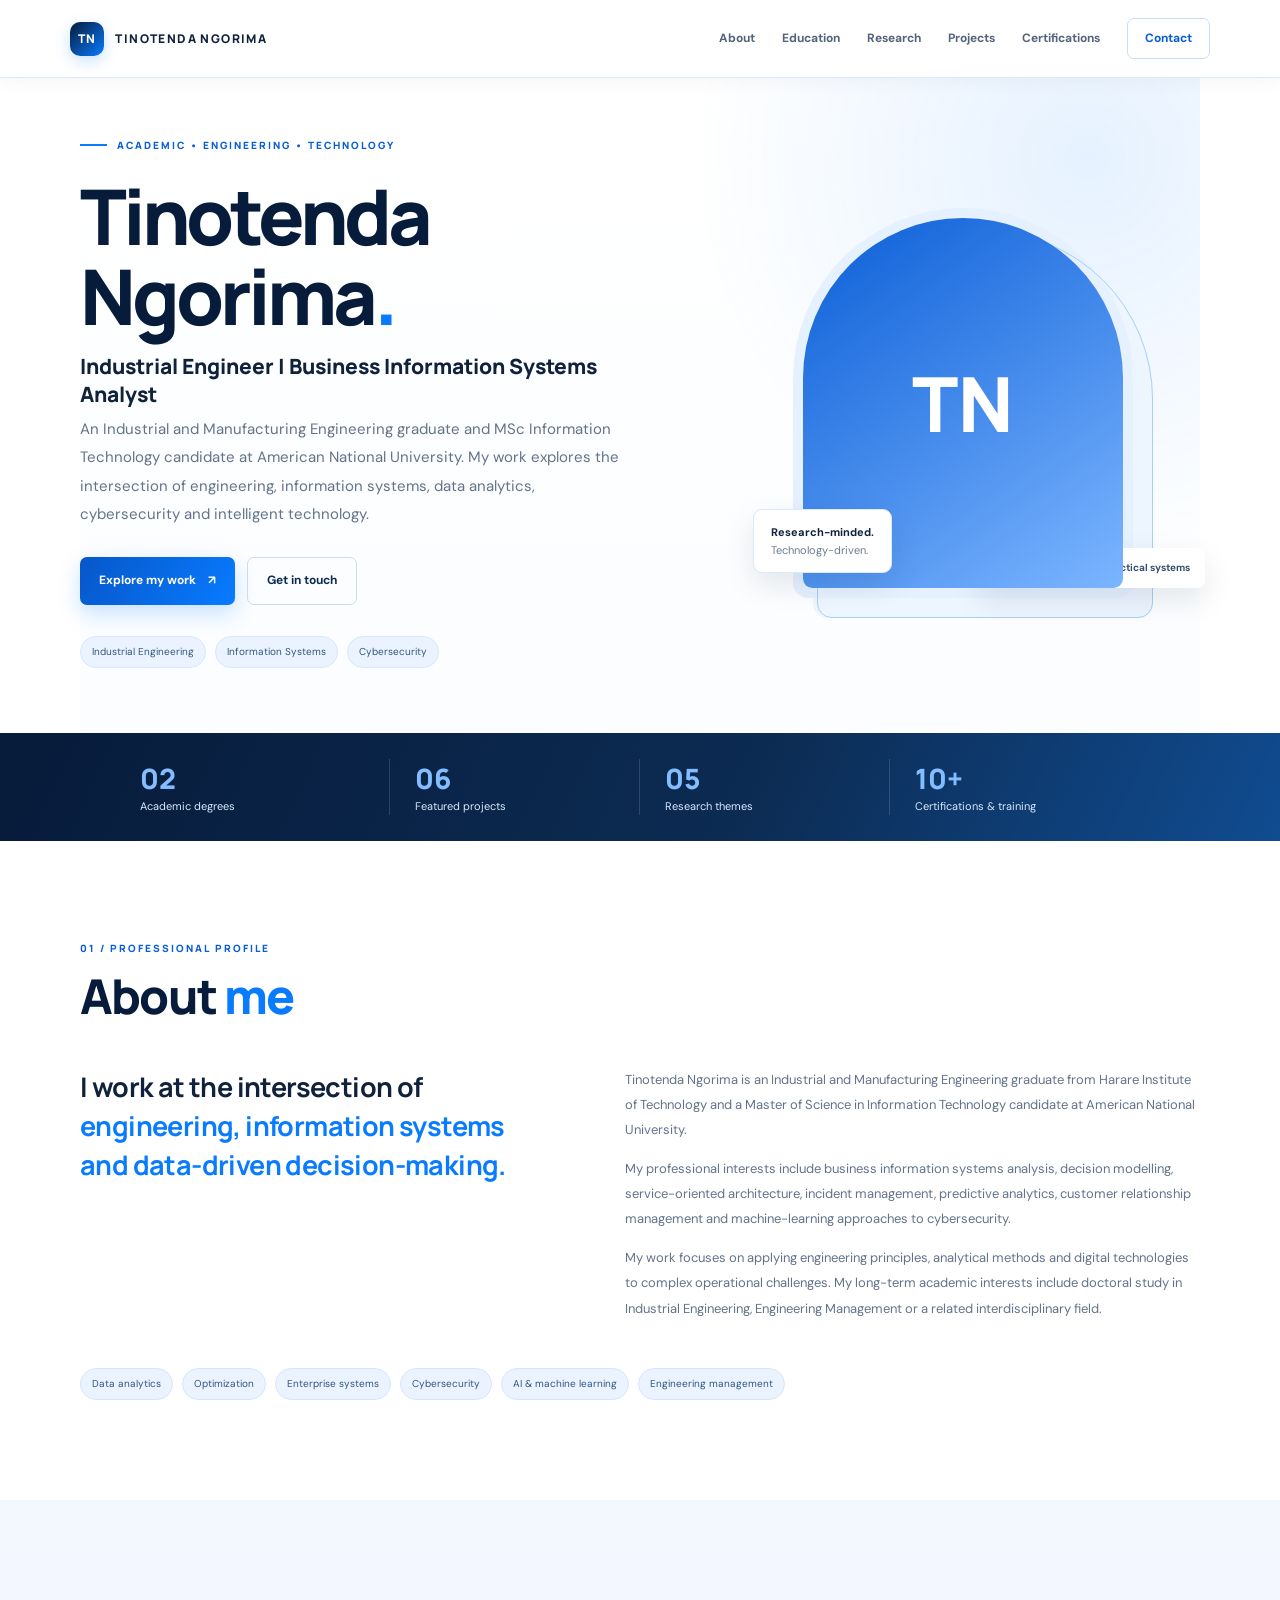
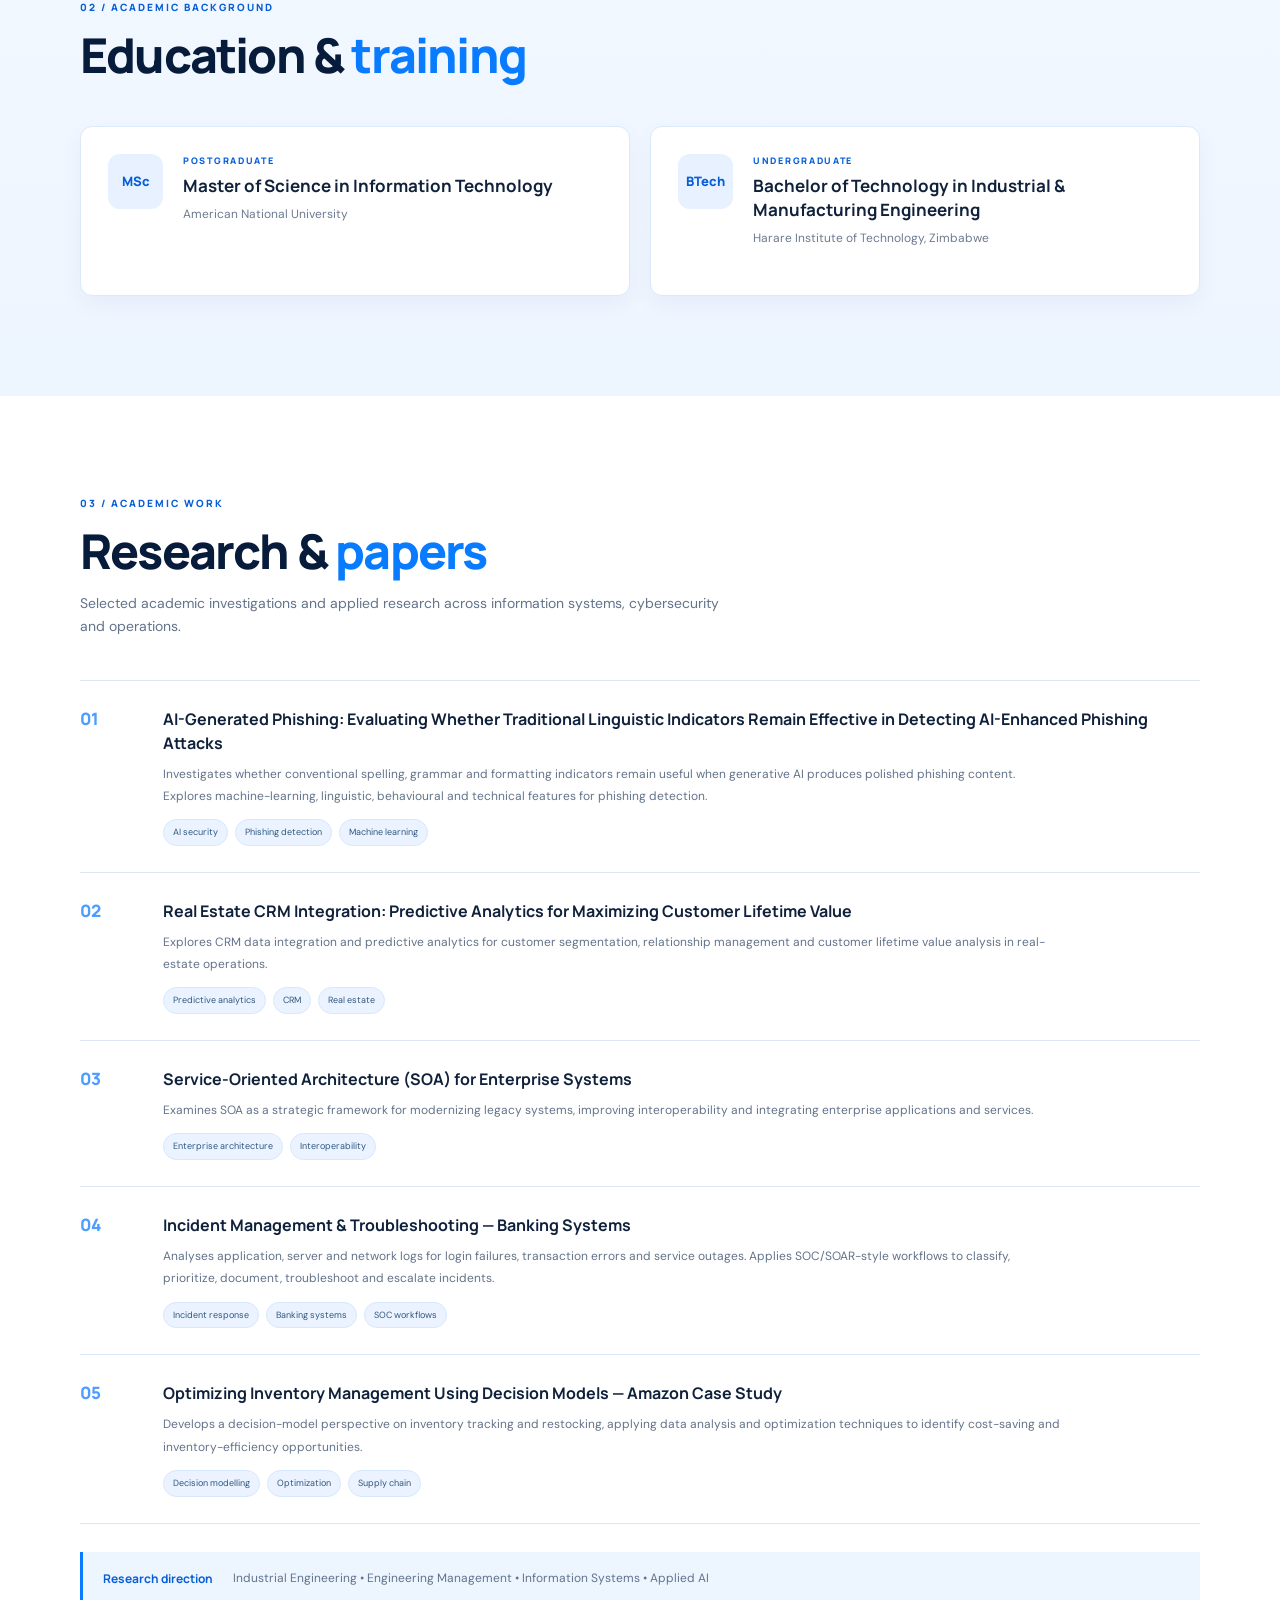
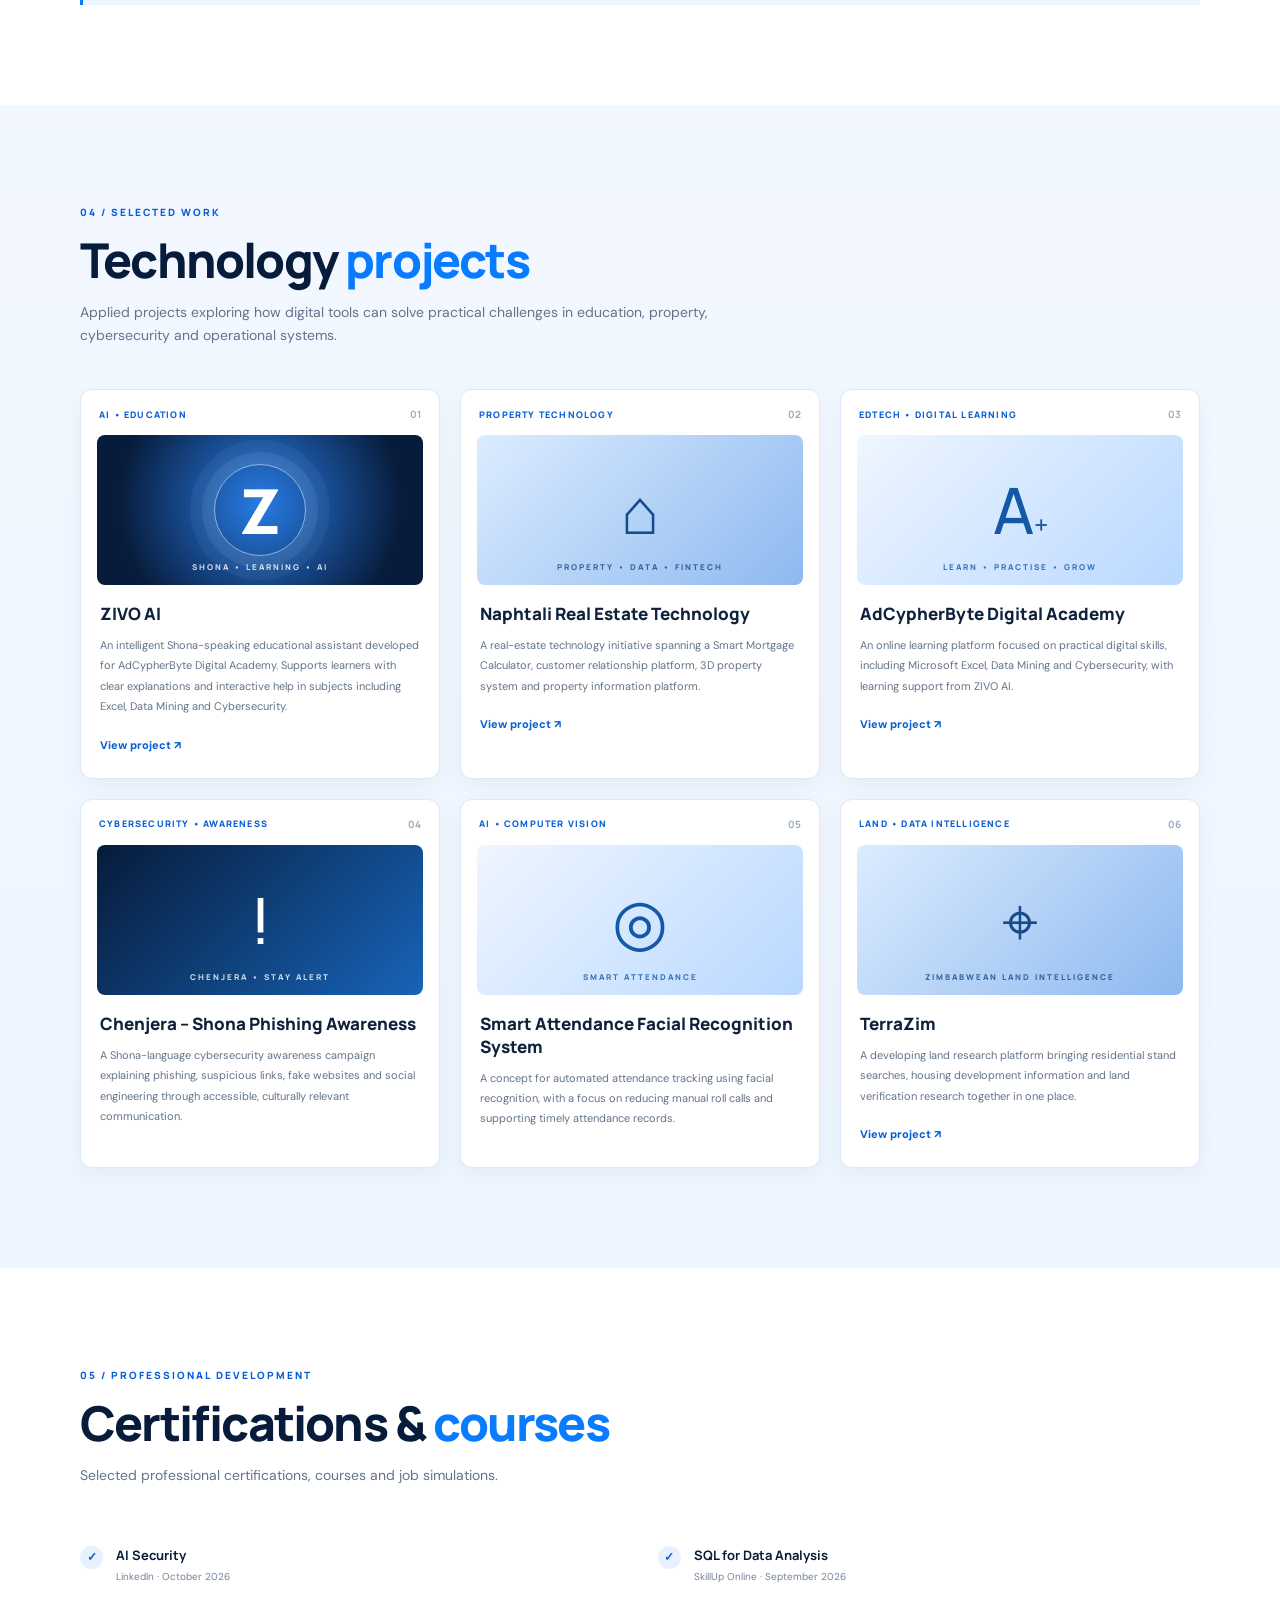
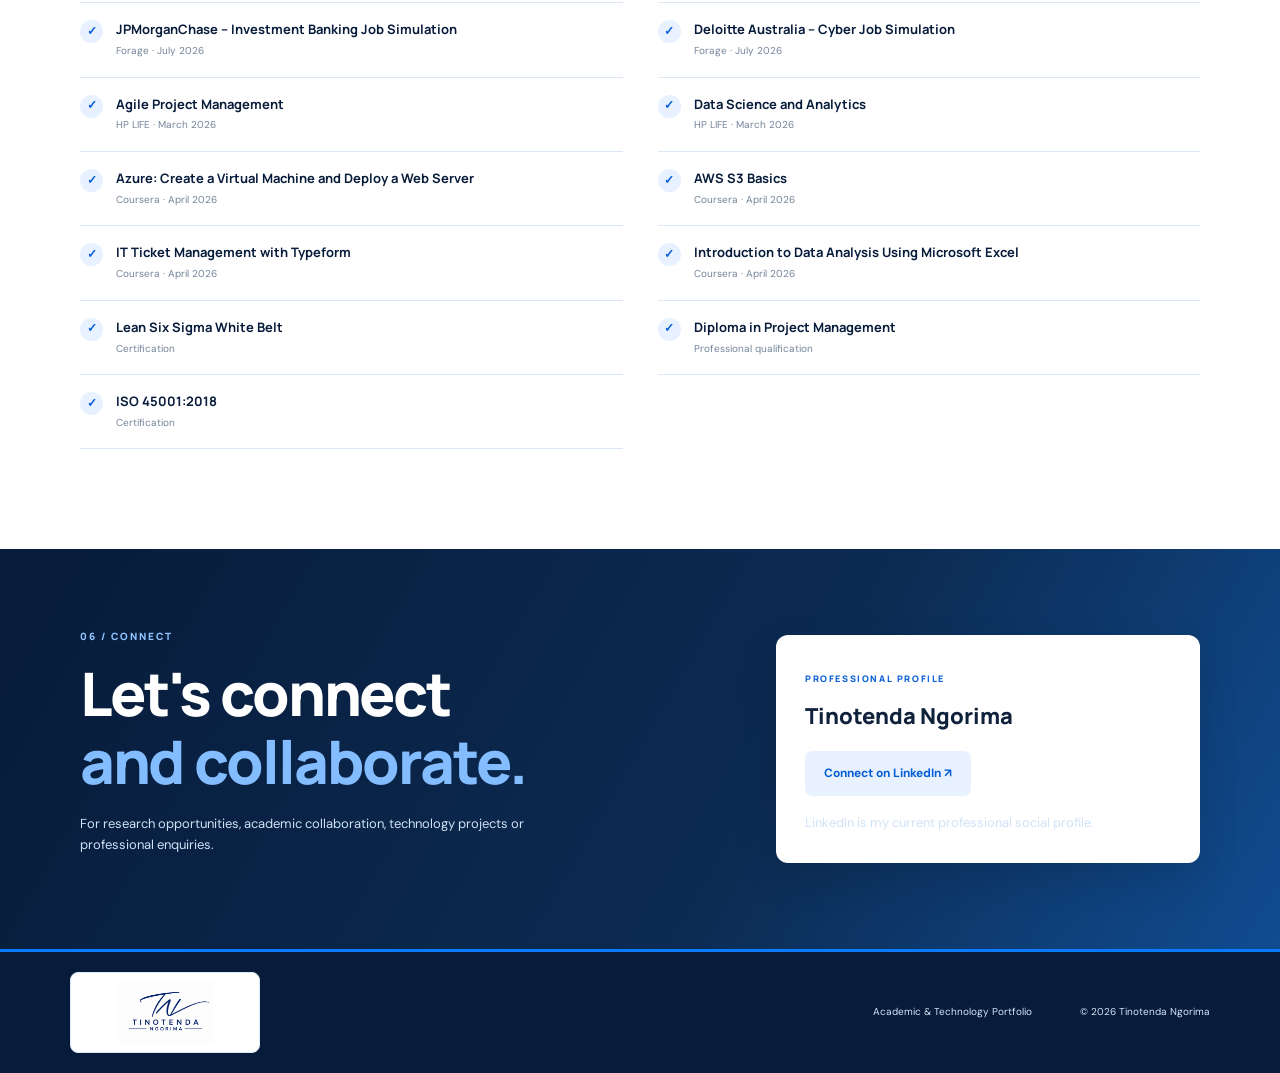
==== commit 1e4f8a28: "Update index.html" ====
--- a/index.html
+++ b/index.html
@@ -5,63 +5,73 @@
   <meta charset="utf-8">
   <meta name="viewport" content="width=device-width, initial-scale=1">
 
-  <!-- GOOGLE SEO -->
-  <title>Tinotenda Ngorima | Business Information Systems Analyst & Technology Portfolio</title>
-
-  <meta name="description" content="Official portfolio of Tinotenda Ngorima, Business Information Systems Analyst. Explore academic research, Industrial Engineering, technology projects, data analytics, cybersecurity, artificial intelligence and software systems.">
+  <title>Tinotenda Ngorima | Industrial Engineer & Business Information Systems Analyst</title>
+
+  <meta name="description" content="Official academic and technology portfolio of Tinotenda Ngorima, an Industrial and Manufacturing Engineer, Business Information Systems Analyst and MSc Information Technology candidate at American National University.">
 
   <meta name="author" content="Tinotenda Ngorima">
-  <meta name="robots" content="index, follow">
+  <meta name="robots" content="index, follow, max-image-preview:large">
   <meta name="googlebot" content="index, follow">
   <meta name="theme-color" content="#0b5ed7">
 
   <link rel="canonical" href="https://tinotenda-ngorima-portfolio.pages.dev/">
 
-  <!-- GOOGLE VERIFICATION -->
-  <meta name="google-site-verification" content="googlea78ffccc514f3858">
-
-  <!-- SOCIAL SHARING -->
-  <meta property="og:type" content="website">
-  <meta property="og:title" content="Tinotenda Ngorima | Professional & Technology Portfolio">
-  <meta property="og:description" content="Explore the academic research, technology projects and professional work of Tinotenda Ngorima.">
+  <meta property="og:type" content="profile">
+  <meta property="og:title" content="Tinotenda Ngorima | Industrial Engineer & Technology Professional">
+  <meta property="og:description" content="Explore the academic background, research, engineering projects and technology work of Tinotenda Ngorima.">
   <meta property="og:url" content="https://tinotenda-ngorima-portfolio.pages.dev/">
-  <meta property="og:site_name" content="Tinotenda Ngorima Portfolio">
-
-  <meta name="twitter:card" content="summary">
-  <meta name="twitter:title" content="Tinotenda Ngorima | Technology Portfolio">
-  <meta name="twitter:description" content="Academic research, Business Information Systems, technology projects, AI and cybersecurity.">
-
-  <!-- STRUCTURED DATA FOR GOOGLE -->
+  <meta property="og:site_name" content="Tinotenda Ngorima — Academic & Technology Portfolio">
+  <meta property="og:image" content="https://media.licdn.com/dms/image/v2/D4E03AQEG7P6y_v_tKA/profile-displayphoto-crop_800_800/B4EZ_2mLHXK4AI-/0/1786548630763?e=1795651200&v=beta&t=EvTam9LhnlvW37xAbdLJSPnC1rvQeALZPDKvPa6N3Os">
+
+  <meta name="twitter:card" content="summary_large_image">
+  <meta name="twitter:title" content="Tinotenda Ngorima | Industrial Engineer & Technology Professional">
+  <meta name="twitter:description" content="Academic, research and technology portfolio of Tinotenda Ngorima.">
+  <meta name="twitter:image" content="https://media.licdn.com/dms/image/v2/D4E03AQEG7P6y_v_tKA/profile-displayphoto-crop_800_800/B4EZ_2mLHXK4AI-/0/1786548630763?e=1795651200&v=beta&t=EvTam9LhnlvW37xAbdLJSPnC1rvQeALZPDKvPa6N3Os">
+
+  <!-- PROFESSIONAL IDENTITY STRUCTURED DATA -->
   <script type="application/ld+json">
   {
     "@context": "https://schema.org",
     "@type": "Person",
+    "@id": "https://tinotenda-ngorima-portfolio.pages.dev/#tinotenda-ngorima",
     "name": "Tinotenda Ngorima",
     "url": "https://tinotenda-ngorima-portfolio.pages.dev/",
-    "jobTitle": "Business Information Systems Analyst",
-    "description": "Business Information Systems professional with an Industrial and Manufacturing Engineering background and interests in data analytics, optimization, cybersecurity and intelligent systems.",
+    "mainEntityOfPage": "https://tinotenda-ngorima-portfolio.pages.dev/",
+    "image": "https://media.licdn.com/dms/image/v2/D4E03AQEG7P6y_v_tKA/profile-displayphoto-crop_800_800/B4EZ_2mLHXK4AI-/0/1786548630763?e=1795651200&v=beta&t=EvTam9LhnlvW37xAbdLJSPnC1rvQeALZPDKvPa6N3Os",
+    "jobTitle": [
+      "Industrial Engineer",
+      "Business Information Systems Analyst"
+    ],
+    "description": "Tinotenda Ngorima is an Industrial and Manufacturing Engineering graduate, Business Information Systems professional and Master of Science in Information Technology candidate at American National University. The professional portfolio documents engineering, information systems, research, data analytics, cybersecurity and technology projects.",
     "alumniOf": [
       {
         "@type": "CollegeOrUniversity",
-        "name": "American National University"
+        "name": "Harare Institute of Technology",
+        "sameAs": "https://www.hit.ac.zw/"
       },
       {
         "@type": "CollegeOrUniversity",
-        "name": "Harare Institute of Technology"
+        "name": "American National University",
+        "sameAs": "https://www.an.edu/"
       }
     ],
     "sameAs": [
       "https://www.linkedin.com/in/tinotngorima/"
     ],
     "knowsAbout": [
+      "Industrial and Manufacturing Engineering",
       "Business Information Systems",
-      "Industrial Engineering",
+      "Information Technology",
       "Data Analytics",
       "Cybersecurity",
       "Artificial Intelligence",
       "Machine Learning",
       "Enterprise Systems",
+      "Predictive Analytics",
+      "Operations Research",
+      "Engineering Management",
       "Optimization",
+      "Supply Chain Management",
       "Research"
     ]
   }
@@ -70,7 +80,6 @@
   <!-- FONTS -->
   <link rel="preconnect" href="https://fonts.googleapis.com">
   <link rel="preconnect" href="https://fonts.gstatic.com" crossorigin>
-
   <link href="https://fonts.googleapis.com/css2?family=DM+Sans:wght@400;500;600;700&family=Manrope:wght@400;500;600;700;800&display=swap" rel="stylesheet">
 
   <!-- STYLESHEET -->
@@ -78,7 +87,6 @@
 </head>
 
 <body>
-
   <header class="site-header">
     <a class="brand" href="#home" aria-label="Tinotenda Ngorima home">
       <span class="brand-mark">TN</span>
@@ -99,31 +107,32 @@
 
   <main>
 
-    <!-- HERO -->
+    <!-- PROFESSIONAL INTRODUCTION -->
     <section class="hero section-wrap" id="home">
-
       <div class="hero-copy">
 
         <div class="eyebrow">
           <span class="eyebrow-line"></span>
-          ACADEMIC • RESEARCH • TECHNOLOGY
-        </div>
-
-        <h1>Ideas, systems<br>and <span>impact.</span></h1>
-
-        <p class="hero-lead">Tinotenda Ngorima</p>
+          ACADEMIC • ENGINEERING • TECHNOLOGY
+        </div>
+
+        <h1>
+          Tinotenda<br>
+          Ngorima<span>.</span>
+        </h1>
+
+        <p class="hero-lead">
+          Industrial Engineer | Business Information Systems Analyst
+        </p>
 
         <p class="hero-text">
-          Business Information Systems Analyst with an engineering foundation
-          and a focus on data analytics, optimization, cybersecurity and
-          intelligent systems.
+          An Industrial and Manufacturing Engineering graduate and MSc Information Technology candidate at American National University. My work explores the intersection of engineering, information systems, data analytics, cybersecurity and intelligent technology.
         </p>
 
         <div class="hero-actions">
           <a class="button button-primary" href="#projects">
             Explore my work <span>↗</span>
           </a>
-
           <a class="button button-outline" href="#contact">
             Get in touch
           </a>
@@ -138,14 +147,13 @@
       </div>
 
       <div class="hero-visual">
-
         <div class="portrait-frame">
           <div class="portrait-accent"></div>
 
           <img
             class="portrait"
             src="https://media.licdn.com/dms/image/v2/D4E03AQEG7P6y_v_tKA/profile-displayphoto-crop_800_800/B4EZ_2mLHXK4AI-/0/1786548630763?e=1795651200&v=beta&t=EvTam9LhnlvW37xAbdLJSPnC1rvQeALZPDKvPa6N3Os"
-            alt="Tinotenda Ngorima profile photograph"
+            alt="Tinotenda Ngorima, Industrial Engineer and Business Information Systems Analyst"
             onerror="this.style.display='none';document.getElementById('portraitFallback').style.display='grid'"
           >
 
@@ -161,12 +169,9 @@
           <span class="note-dot"></span>
           Building ideas into practical systems
         </div>
-
-      </div>
-
-    </section>
-
-    <!-- STATISTICS -->
+      </div>
+    </section>
+
     <section class="stats-band">
       <div class="stats-inner">
         <div><strong>02</strong><span>Academic degrees</span></div>
@@ -180,7 +185,7 @@
     <section class="section-wrap section" id="about">
 
       <div class="section-heading">
-        <div class="eyebrow">01 / PROFILE</div>
+        <div class="eyebrow">01 / PROFESSIONAL PROFILE</div>
         <h2>About <span>me</span></h2>
       </div>
 
@@ -194,25 +199,18 @@
         <div class="about-detail">
 
           <p>
-            My background combines a Bachelor of Technology in Industrial &
-            Manufacturing Engineering with postgraduate study in Information
-            Technology.
-
-            My academic interests include decision modelling, service-oriented
-            architecture, incident management, predictive analytics, customer
-            relationship management and machine-learning approaches to
-            cybersecurity.
+            Tinotenda Ngorima is an Industrial and Manufacturing Engineering graduate from Harare Institute of Technology and a Master of Science in Information Technology candidate at American National University.
           </p>
 
           <p>
-            I am interested in applying technology and analytical methods to
-            complex operational challenges, with a long-term goal of pursuing
-            doctoral study in Industrial Engineering, Engineering Management
-            or a related interdisciplinary field.
+            My professional interests include business information systems analysis, decision modelling, service-oriented architecture, incident management, predictive analytics, customer relationship management and machine-learning approaches to cybersecurity.
           </p>
 
-        </div>
-
+          <p>
+            My work focuses on applying engineering principles, analytical methods and digital technologies to complex operational challenges. My long-term academic interests include doctoral study in Industrial Engineering, Engineering Management or a related interdisciplinary field.
+          </p>
+
+        </div>
       </div>
 
       <div class="interest-list">
@@ -228,7 +226,6 @@
 
     <!-- EDUCATION -->
     <section class="section section-tint" id="education">
-
       <div class="section-wrap">
 
         <div class="section-heading">
@@ -257,9 +254,7 @@
           </article>
 
         </div>
-
-      </div>
-
+      </div>
     </section>
 
     <!-- RESEARCH -->
@@ -269,8 +264,7 @@
         <div class="eyebrow">03 / ACADEMIC WORK</div>
         <h2>Research & <span>papers</span></h2>
         <p class="section-intro">
-          Selected academic investigations and applied research across
-          information systems, cybersecurity and operations.
+          Selected academic investigations and applied research across information systems, cybersecurity and operations.
         </p>
       </div>
 
@@ -281,10 +275,7 @@
           <div>
             <h3>AI-Generated Phishing: Evaluating Whether Traditional Linguistic Indicators Remain Effective in Detecting AI-Enhanced Phishing Attacks</h3>
             <p>
-              Investigates whether conventional spelling, grammar and formatting
-              indicators remain useful when generative AI produces polished
-              phishing content. Explores machine-learning, linguistic,
-              behavioural and technical features for phishing detection.
+              Investigates whether conventional spelling, grammar and formatting indicators remain useful when generative AI produces polished phishing content. Explores machine-learning, linguistic, behavioural and technical features for phishing detection.
             </p>
             <div class="chips">
               <span>AI security</span>
@@ -299,9 +290,7 @@
           <div>
             <h3>Real Estate CRM Integration: Predictive Analytics for Maximizing Customer Lifetime Value</h3>
             <p>
-              Explores CRM data integration and predictive analytics for
-              customer segmentation, relationship management and customer
-              lifetime value analysis in real-estate operations.
+              Explores CRM data integration and predictive analytics for customer segmentation, relationship management and customer lifetime value analysis in real-estate operations.
             </p>
             <div class="chips">
               <span>Predictive analytics</span>
@@ -316,9 +305,7 @@
           <div>
             <h3>Service-Oriented Architecture (SOA) for Enterprise Systems</h3>
             <p>
-              Examines SOA as a strategic framework for modernizing legacy
-              systems, improving interoperability and integrating enterprise
-              applications and services.
+              Examines SOA as a strategic framework for modernizing legacy systems, improving interoperability and integrating enterprise applications and services.
             </p>
             <div class="chips">
               <span>Enterprise architecture</span>
@@ -332,10 +319,7 @@
           <div>
             <h3>Incident Management & Troubleshooting — Banking Systems</h3>
             <p>
-              Analyses application, server and network logs for login failures,
-              transaction errors and service outages. Applies SOC/SOAR-style
-              workflows to classify, prioritize, document, troubleshoot and
-              escalate incidents.
+              Analyses application, server and network logs for login failures, transaction errors and service outages. Applies SOC/SOAR-style workflows to classify, prioritize, document, troubleshoot and escalate incidents.
             </p>
             <div class="chips">
               <span>Incident response</span>
@@ -350,9 +334,7 @@
           <div>
             <h3>Optimizing Inventory Management Using Decision Models — Amazon Case Study</h3>
             <p>
-              Develops a decision-model perspective on inventory tracking and
-              restocking, applying data analysis and optimization techniques
-              to identify cost-saving and inventory-efficiency opportunities.
+              Develops a decision-model perspective on inventory tracking and restocking, applying data analysis and optimization techniques to identify cost-saving and inventory-efficiency opportunities.
             </p>
             <div class="chips">
               <span>Decision modelling</span>
@@ -371,171 +353,128 @@
 
     </section>
 
-    <!-- TECHNOLOGY PROJECTS -->
+    <!-- PROJECTS -->
     <section class="section section-tint" id="projects">
-
       <div class="section-wrap">
 
         <div class="section-heading">
           <div class="eyebrow">04 / SELECTED WORK</div>
           <h2>Technology <span>projects</span></h2>
           <p class="section-intro">
-            Applied projects exploring how digital tools can solve practical
-            challenges in education, property, cybersecurity and operational systems.
+            Applied projects exploring how digital tools can solve practical challenges in education, property, cybersecurity and operational systems.
           </p>
         </div>
 
         <div class="project-grid">
 
-          <!-- PROJECT 1 -->
           <article class="project-card project-featured">
             <div class="project-top">
               <span class="project-category">AI • EDUCATION</span>
               <span class="project-index">01</span>
             </div>
-
             <div class="project-art art-zivo">
               <span class="art-orbit">Z</span>
               <span class="art-caption">SHONA • LEARNING • AI</span>
             </div>
-
             <div class="project-body">
               <h3>ZIVO AI</h3>
               <p>
-                An intelligent Shona-speaking educational assistant developed
-                for AdCypherByte Digital Academy. Supports learners with clear
-                explanations and interactive help in subjects including Excel,
-                Data Mining and Cybersecurity.
+                An intelligent Shona-speaking educational assistant developed for AdCypherByte Digital Academy. Supports learners with clear explanations and interactive help in subjects including Excel, Data Mining and Cybersecurity.
               </p>
-              <a class="text-link" href="https://adcypherbyte-digital-academy.pages.dev/ai-assistant" target="_blank" rel="noopener">
-                View project ↗
-              </a>
-            </div>
-          </article>
-
-          <!-- PROJECT 2 -->
+              <a class="text-link" href="https://adcypherbyte-digital-academy.pages.dev/ai-assistant" target="_blank" rel="noopener">View project ↗</a>
+            </div>
+          </article>
+
           <article class="project-card">
             <div class="project-top">
               <span class="project-category">PROPERTY TECHNOLOGY</span>
               <span class="project-index">02</span>
             </div>
-
             <div class="project-art art-property">
               <span class="art-symbol">⌂</span>
               <span class="art-caption">PROPERTY • DATA • FINTECH</span>
             </div>
-
             <div class="project-body">
               <h3>Naphtali Real Estate Technology</h3>
               <p>
-                A real-estate technology initiative spanning a Smart Mortgage
-                Calculator, customer relationship platform, 3D property system
-                and property information platform.
+                A real-estate technology initiative spanning a Smart Mortgage Calculator, customer relationship platform, 3D property system and property information platform.
               </p>
-              <a class="text-link" href="https://www.naphtali.co.zw/" target="_blank" rel="noopener">
-                View project ↗
-              </a>
-            </div>
-          </article>
-
-          <!-- PROJECT 3 -->
+              <a class="text-link" href="https://www.naphtali.co.zw/" target="_blank" rel="noopener">View project ↗</a>
+            </div>
+          </article>
+
           <article class="project-card">
             <div class="project-top">
               <span class="project-category">EDTECH • DIGITAL LEARNING</span>
               <span class="project-index">03</span>
             </div>
-
             <div class="project-art art-academy">
               <span class="art-symbol">A<span>+</span></span>
               <span class="art-caption">LEARN • PRACTISE • GROW</span>
             </div>
-
             <div class="project-body">
               <h3>AdCypherByte Digital Academy</h3>
               <p>
-                An online learning platform focused on practical digital skills,
-                including Microsoft Excel, Data Mining and Cybersecurity,
-                with learning support from ZIVO AI.
+                An online learning platform focused on practical digital skills, including Microsoft Excel, Data Mining and Cybersecurity, with learning support from ZIVO AI.
               </p>
-              <a class="text-link" href="https://adcypherbyte-digital-academy.pages.dev/" target="_blank" rel="noopener">
-                View project ↗
-              </a>
-            </div>
-          </article>
-
-          <!-- PROJECT 4 -->
+              <a class="text-link" href="https://adcypherbyte-digital-academy.pages.dev/" target="_blank" rel="noopener">View project ↗</a>
+            </div>
+          </article>
+
           <article class="project-card">
             <div class="project-top">
               <span class="project-category">CYBERSECURITY • AWARENESS</span>
               <span class="project-index">04</span>
             </div>
-
             <div class="project-art art-chenjera">
               <span class="art-symbol">!</span>
               <span class="art-caption">CHENJERA • STAY ALERT</span>
             </div>
-
             <div class="project-body">
               <h3>Chenjera – Shona Phishing Awareness</h3>
               <p>
-                A Shona-language cybersecurity awareness campaign explaining
-                phishing, suspicious links, fake websites and social engineering
-                through accessible, culturally relevant communication.
+                A Shona-language cybersecurity awareness campaign explaining phishing, suspicious links, fake websites and social engineering through accessible, culturally relevant communication.
               </p>
             </div>
           </article>
 
-          <!-- PROJECT 5 -->
           <article class="project-card">
             <div class="project-top">
               <span class="project-category">AI • COMPUTER VISION</span>
               <span class="project-index">05</span>
             </div>
-
             <div class="project-art art-attendance">
               <span class="art-symbol">◎</span>
               <span class="art-caption">SMART ATTENDANCE</span>
             </div>
-
             <div class="project-body">
               <h3>Smart Attendance Facial Recognition System</h3>
               <p>
-                A concept for automated attendance tracking using facial
-                recognition, with a focus on reducing manual roll calls and
-                supporting timely attendance records.
+                A concept for automated attendance tracking using facial recognition, with a focus on reducing manual roll calls and supporting timely attendance records.
               </p>
             </div>
           </article>
 
-          <!-- PROJECT 6 -->
           <article class="project-card">
             <div class="project-top">
               <span class="project-category">LAND • DATA INTELLIGENCE</span>
               <span class="project-index">06</span>
             </div>
-
             <div class="project-art art-terrazim">
               <span class="art-symbol">⌖</span>
               <span class="art-caption">ZIMBABWEAN LAND INTELLIGENCE</span>
             </div>
-
             <div class="project-body">
               <h3>TerraZim</h3>
               <p>
-                A developing land research platform bringing residential
-                stand searches, housing development information and land
-                verification research together in one place.
+                A developing land research platform bringing residential stand searches, housing development information and land verification research together in one place.
               </p>
-              <a class="text-link" href="https://terrazim.pages.dev/" target="_blank" rel="noopener">
-                View project ↗
-              </a>
-            </div>
-          </article>
-
-        </div>
-
-      </div>
-
+              <a class="text-link" href="https://terrazim.pages.dev/" target="_blank" rel="noopener">View project ↗</a>
+            </div>
+          </article>
+
+        </div>
+      </div>
     </section>
 
     <!-- CERTIFICATIONS -->
@@ -551,86 +490,44 @@
 
       <div class="certificate-grid">
 
-        <div class="certificate-item">
-          <span class="cert-check">✓</span>
-          <div><h3>AI Security</h3><p>LinkedIn · October 2026</p></div>
-        </div>
-
-        <div class="certificate-item">
-          <span class="cert-check">✓</span>
-          <div><h3>SQL for Data Analysis</h3><p>SkillUp Online · September 2026</p></div>
-        </div>
-
-        <div class="certificate-item">
-          <span class="cert-check">✓</span>
-          <div><h3>JPMorganChase – Investment Banking Job Simulation</h3><p>Forage · July 2026</p></div>
-        </div>
-
-        <div class="certificate-item">
-          <span class="cert-check">✓</span>
-          <div><h3>Deloitte Australia – Cyber Job Simulation</h3><p>Forage · July 2026</p></div>
-        </div>
-
-        <div class="certificate-item">
-          <span class="cert-check">✓</span>
-          <div><h3>Agile Project Management</h3><p>HP LIFE · March 2026</p></div>
-        </div>
-
-        <div class="certificate-item">
-          <span class="cert-check">✓</span>
-          <div><h3>Data Science and Analytics</h3><p>HP LIFE · March 2026</p></div>
-        </div>
-
-        <div class="certificate-item">
-          <span class="cert-check">✓</span>
-          <div><h3>Azure: Create a Virtual Machine and Deploy a Web Server</h3><p>Coursera · April 2026</p></div>
-        </div>
-
-        <div class="certificate-item">
-          <span class="cert-check">✓</span>
-          <div><h3>AWS S3 Basics</h3><p>Coursera · April 2026</p></div>
-        </div>
-
-        <div class="certificate-item">
-          <span class="cert-check">✓</span>
-          <div><h3>IT Ticket Management with Typeform</h3><p>Coursera · April 2026</p></div>
-        </div>
-
-        <div class="certificate-item">
-          <span class="cert-check">✓</span>
-          <div><h3>Introduction to Data Analysis Using Microsoft Excel</h3><p>Coursera · April 2026</p></div>
-        </div>
-
-        <div class="certificate-item">
-          <span class="cert-check">✓</span>
-          <div><h3>Lean Six Sigma White Belt</h3><p>Certification</p></div>
-        </div>
-
-        <div class="certificate-item">
-          <span class="cert-check">✓</span>
-          <div><h3>Diploma in Project Management</h3><p>Professional qualification</p></div>
-        </div>
-
-        <div class="certificate-item">
-          <span class="cert-check">✓</span>
-          <div><h3>ISO 45001:2018</h3><p>Certification</p></div>
-        </div>
-
-      </div>
-
+        <div class="certificate-item"><span class="cert-check">✓</span><div><h3>AI Security</h3><p>LinkedIn · October 2026</p></div></div>
+
+        <div class="certificate-item"><span class="cert-check">✓</span><div><h3>SQL for Data Analysis</h3><p>SkillUp Online · September 2026</p></div></div>
+
+        <div class="certificate-item"><span class="cert-check">✓</span><div><h3>JPMorganChase – Investment Banking Job Simulation</h3><p>Forage · July 2026</p></div></div>
+
+        <div class="certificate-item"><span class="cert-check">✓</span><div><h3>Deloitte Australia – Cyber Job Simulation</h3><p>Forage · July 2026</p></div></div>
+
+        <div class="certificate-item"><span class="cert-check">✓</span><div><h3>Agile Project Management</h3><p>HP LIFE · March 2026</p></div></div>
+
+        <div class="certificate-item"><span class="cert-check">✓</span><div><h3>Data Science and Analytics</h3><p>HP LIFE · March 2026</p></div></div>
+
+        <div class="certificate-item"><span class="cert-check">✓</span><div><h3>Azure: Create a Virtual Machine and Deploy a Web Server</h3><p>Coursera · April 2026</p></div></div>
+
+        <div class="certificate-item"><span class="cert-check">✓</span><div><h3>AWS S3 Basics</h3><p>Coursera · April 2026</p></div></div>
+
+        <div class="certificate-item"><span class="cert-check">✓</span><div><h3>IT Ticket Management with Typeform</h3><p>Coursera · April 2026</p></div></div>
+
+        <div class="certificate-item"><span class="cert-check">✓</span><div><h3>Introduction to Data Analysis Using Microsoft Excel</h3><p>Coursera · April 2026</p></div></div>
+
+        <div class="certificate-item"><span class="cert-check">✓</span><div><h3>Lean Six Sigma White Belt</h3><p>Certification</p></div></div>
+
+        <div class="certificate-item"><span class="cert-check">✓</span><div><h3>Diploma in Project Management</h3><p>Professional qualification</p></div></div>
+
+        <div class="certificate-item"><span class="cert-check">✓</span><div><h3>ISO 45001:2018</h3><p>Certification</p></div></div>
+
+      </div>
     </section>
 
     <!-- CONTACT -->
     <section class="contact-section" id="contact">
-
       <div class="section-wrap contact-inner">
 
         <div>
           <div class="eyebrow eyebrow-light">06 / CONNECT</div>
           <h2>Let's connect<br><span>and collaborate.</span></h2>
           <p>
-            For research opportunities, academic collaboration,
-            technology projects or professional enquiries.
+            For research opportunities, academic collaboration, technology projects or professional enquiries.
           </p>
         </div>
 
@@ -638,10 +535,7 @@
           <span class="contact-label">PROFESSIONAL PROFILE</span>
           <h3>Tinotenda Ngorima</h3>
 
-          <a class="button button-white"
-             href="https://www.linkedin.com/in/tinotngorima/"
-             target="_blank"
-             rel="noopener">
+          <a class="button button-white" href="https://www.linkedin.com/in/tinotngorima/" target="_blank" rel="noopener">
             Connect on LinkedIn ↗
           </a>
 
@@ -651,7 +545,6 @@
         </div>
 
       </div>
-
     </section>
 
   </main>
@@ -668,13 +561,10 @@
     </a>
 
     <span>Academic & Technology Portfolio</span>
-
     <span>© <span id="year">2026</span> Tinotenda Ngorima</span>
 
   </footer>
 
-  <!-- JAVASCRIPT -->
   <script src="script.js"></script>
-
 </body>
 </html>
